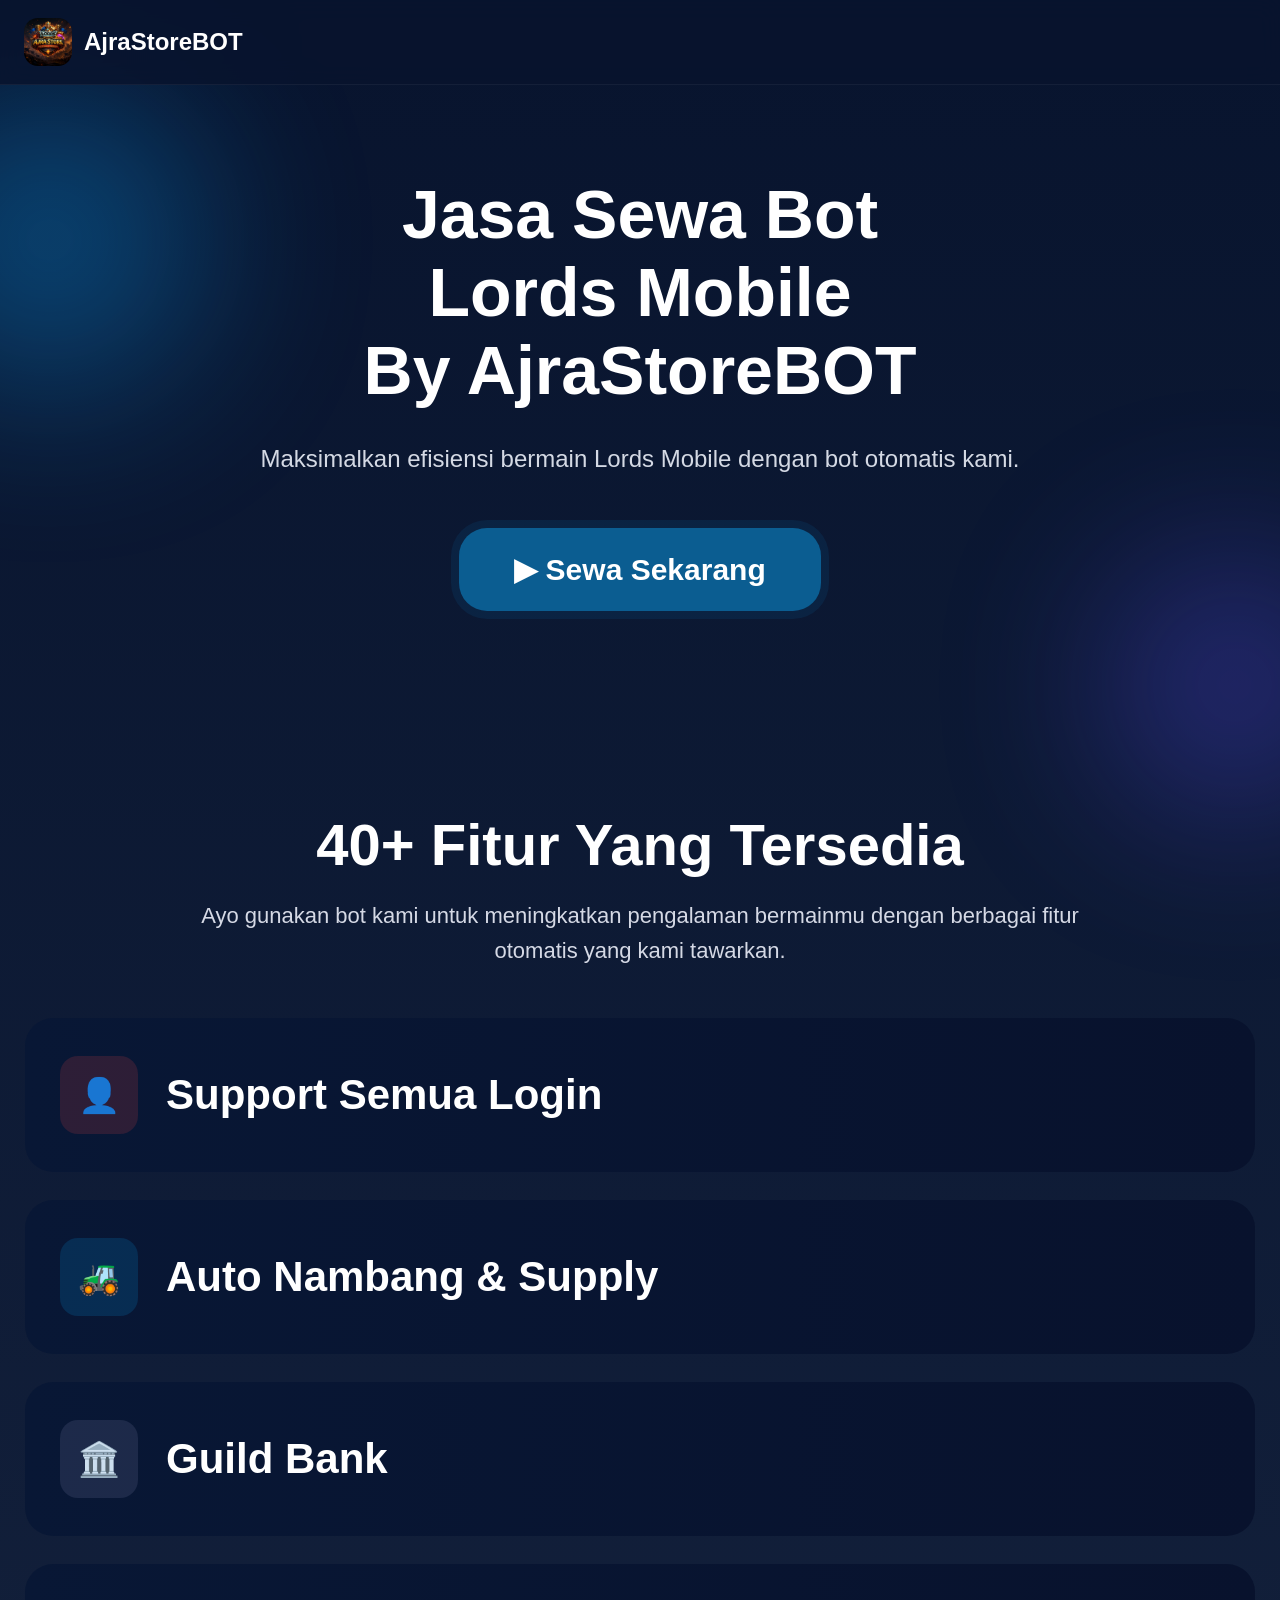
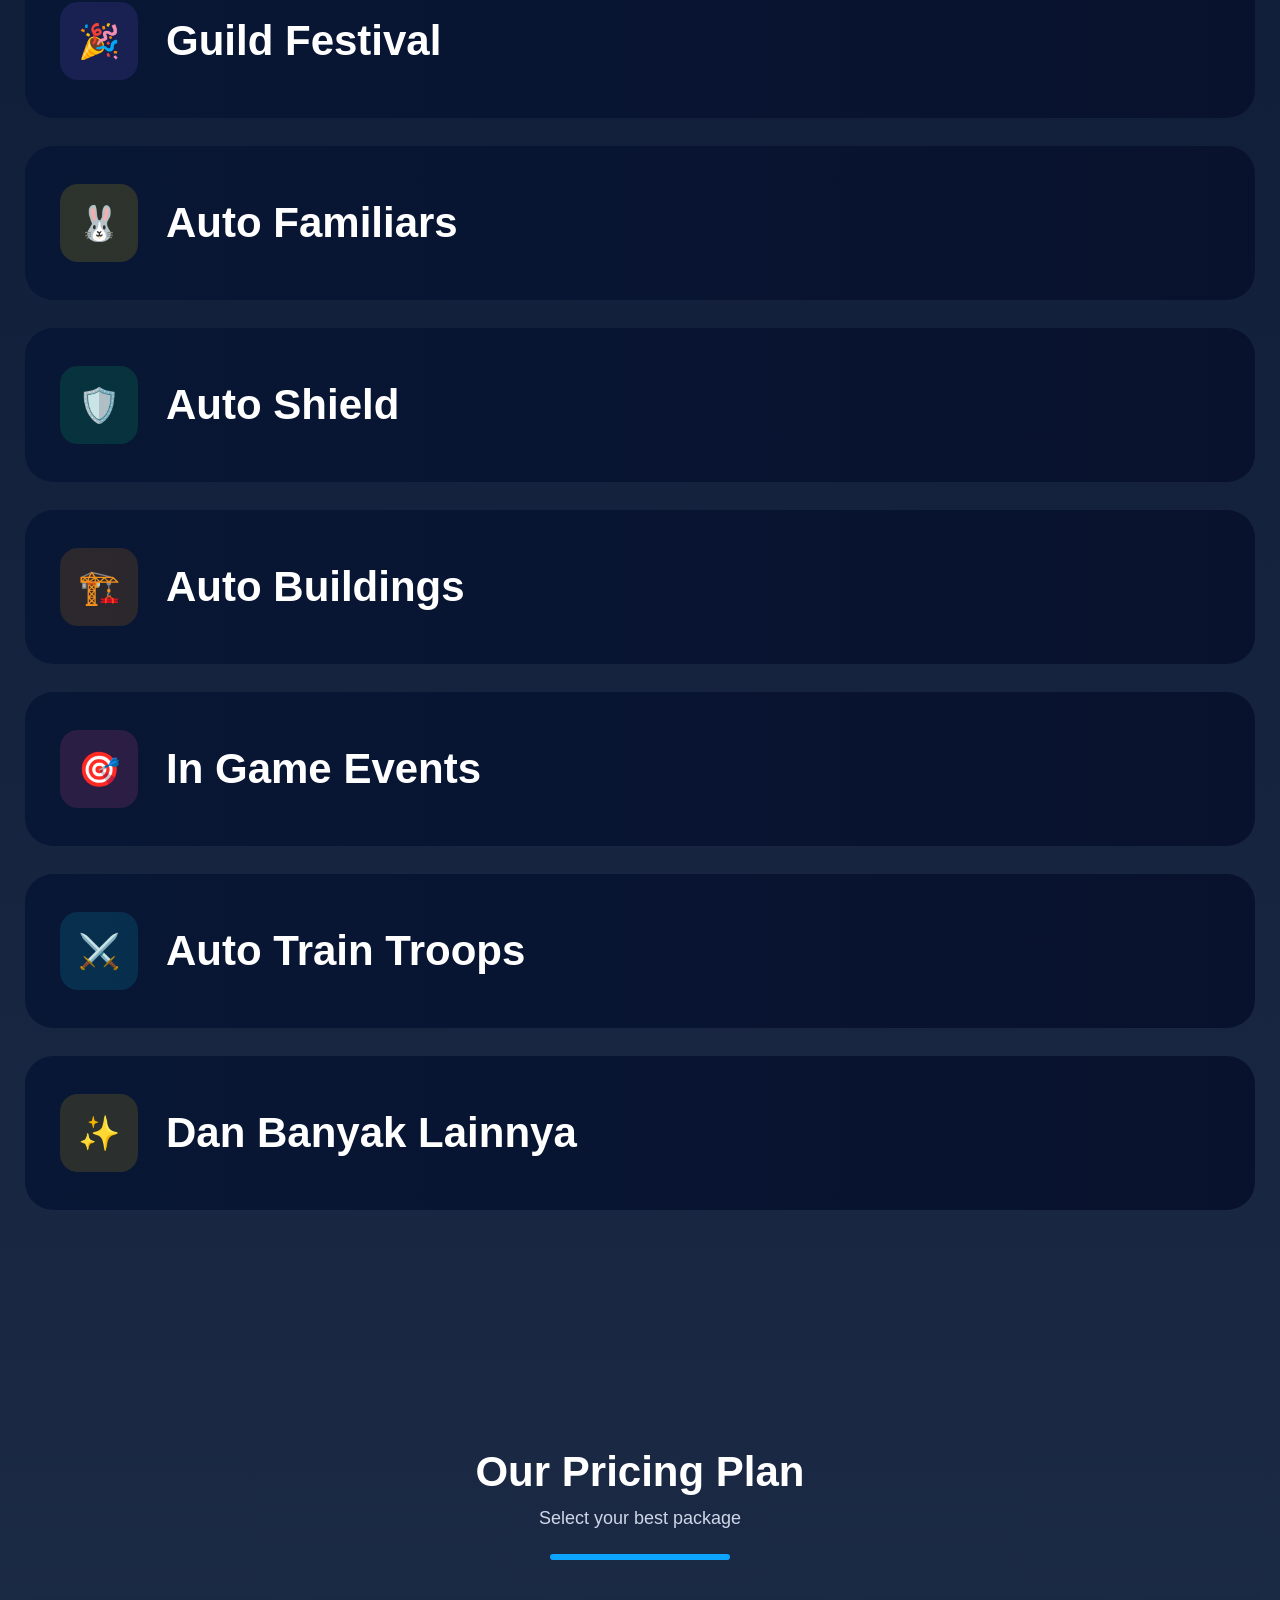
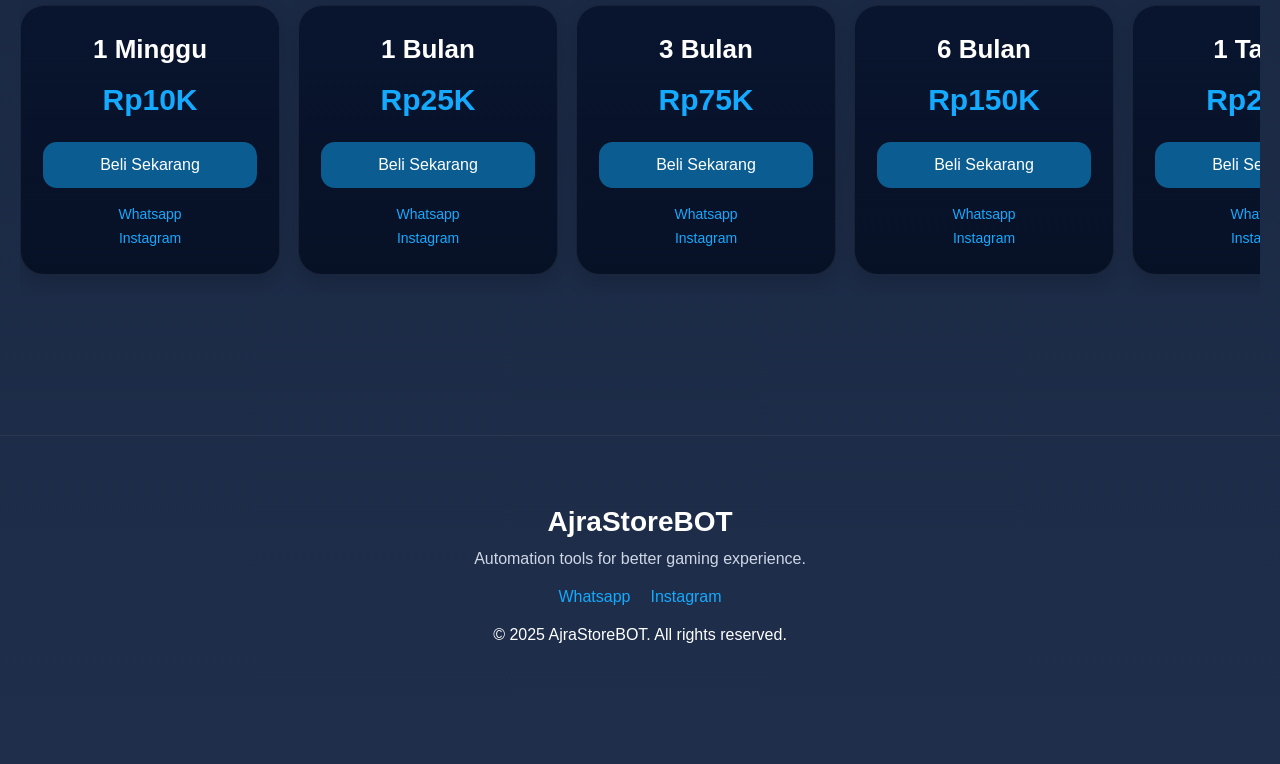
==== index.html @ 33c898bc "web bot" ====
<!DOCTYPE html>
<html lang="en">
<head>
    <meta charset="UTF-8">
    <meta name="viewport" content="width=device-width, initial-scale=1.0">
    <title>Landing Page</title>
    <link rel="stylesheet" href="style.css">
</head>
<body>

    <nav class="navbar">
    <div class="nav-left">
        <img src="logo.jpg/logobot.jpg" alt="Logo" class="logo-img">
        <span class="brand-name">AjraStoreBOT</span>
    </div>
</nav>

    <section class="hero">
        <h1>
           Jasa Sewa Bot  <br>
            Lords Mobile <br>
            By AjraStoreBOT
        </h1>

        <p>Maksimalkan efisiensi bermain Lords Mobile dengan bot otomatis kami.</p>

       <a href="https://wa.me/6285885385659" target="_blank" class="btn">
    ▶ Sewa Sekarang
</a>
    </section>
    </div>

    <section class="features">
    <h2>40+ Fitur Yang Tersedia</h2>
    <p>
       Ayo gunakan bot kami untuk meningkatkan pengalaman bermainmu dengan berbagai fitur otomatis yang kami tawarkan.
    </p>

    <div class="feature-card">
        <div class="icon red">👤</div>
        <span>Support Semua Login</span>
    </div>

    <div class="feature-card">
        <div class="icon blue">🚜</div>
        <span>Auto Nambang & Supply</span>
    </div>

    <div class="feature-card">
        <div class="icon gray">🏛️</div>
        <span>Guild Bank</span>
    </div>

    <div class="feature-card">
        <div class="icon purple">🎉</div>
        <span>Guild Festival</span>
    </div>

    <div class="feature-card">
        <div class="icon yellow">🐰</div>
        <span>Auto Familiars</span>
    </div>

    <div class="feature-card">
    <div class="icon green">🛡️</div>
    <span>Auto Shield</span>
</div>

<div class="feature-card">
    <div class="icon orange">🏗️</div>
    <span>Auto Buildings</span>
</div>

<div class="feature-card">
    <div class="icon pink">🎯</div>
    <span>In Game Events</span>
</div>

<div class="feature-card">
    <div class="icon cyan">⚔️</div>
    <span>Auto Train Troops</span>
</div>

<div class="feature-card">
    <div class="icon gold">✨</div>
    <span>Dan Banyak Lainnya</span>
</div>
</section>

<section class="pricing-section">
    <h2>Our Pricing Plan</h2>
    <p>Select your best package</p>
    <div class="pricing-line"></div>

    <div class="pricing-container">

        <div class="price-card">
    <h3>1 Minggu</h3>
    <span class="price">Rp10K</span>

    <button onclick="window.open('https://wa.me/6285885385659')">
        Beli Sekarang
    </button>

    <div class="social-links">
        <a href="https://wa.me/6285885385659" target="_blank">Whatsapp</a>
        <a href="https://www.instagram.com/ajrastoree" target="_blank">Instagram</a>
    </div>
</div>

        <div class="price-card">
    <h3>1 Bulan</h3>
    <span class="price">Rp25K</span>

    <button onclick="window.open('https://wa.me/6285885385659')">
        Beli Sekarang
    </button>

    <div class="social-links">
        <a href="https://wa.me/6285885385659" target="_blank">Whatsapp</a>
        <a href="https://www.instagram.com/ajrastoree" target="_blank">Instagram</a>
    </div>
</div>

        <div class="price-card">
    <h3>3 Bulan</h3>
    <span class="price">Rp75K</span>

    <button onclick="window.open('https://wa.me/6285885385659')">
        Beli Sekarang
    </button>

    <div class="social-links">
        <a href="https://wa.me/6285885385659" target="_blank">Whatsapp</a>
        <a href="https://www.instagram.com/ajrastoree" target="_blank">Instagram</a>
    </div>
</div>
        <div class="price-card">
    <h3>6 Bulan</h3>
    <span class="price">Rp150K</span>

    <button onclick="window.open('https://wa.me/6285885385659')">
        Beli Sekarang
    </button>

    <div class="social-links">
        <a href="https://wa.me/6285885385659" target="_blank">Whatsapp</a>
        <a href="https://www.instagram.com/ajrastoree" target="_blank">Instagram</a>
    </div>
</div>

        <div class="price-card">
    <h3>1 Tahun</h3>
    <span class="price">Rp200K</span>

    <button onclick="window.open('https://wa.me/6285885385659')">
        Beli Sekarang
    </button>

    <div class="social-links">
        <a href="https://wa.me/6285885385659" target="_blank">Whatsapp</a>
        <a href="https://www.instagram.com/ajrastoree" target="_blank">Instagram</a>
    </div>
</div>

        <div class="price-card">
    <h3>Permanen</h3>
    <span class="price">Rp500K</span>

    <button onclick="window.open('https://wa.me/6285885385659')">
        Beli Sekarang
    </button>

    <div class="social-links">
        <a href="https://wa.me/6285885385659" target="_blank">Whatsapp</a>
        <a href="https://www.instagram.com/ajrastoree" target="_blank">Instagram</a>
    </div>
</div>
    </div>
</section>

<footer class="footer">
    <h3>AjraStoreBOT</h3>
    <p>Automation tools for better gaming experience.</p>

    <div class="footer-links">
        <a href="https://wa.me/6285885385659" target="_blank">Whatsapp</a>
        <a href="https://www.instagram.com/ajrastoree" target="_blank">Instagram</a>
    </div>

    <span>© 2025 AjraStoreBOT. All rights reserved.</span>
</footer>

    <script src="script.js"></script>
</body>
</html>
---- style.css ----
* {
    margin: 0;
    padding: 0;
    box-sizing: border-box;
    font-family: Arial, sans-serif;
}

body {
    background: linear-gradient(to bottom, #08142e, #1f2e4a);
    color: white;
    min-height: 100vh;
}

/* NAVBAR FIXED */
.navbar {
    position: fixed;
    top: 0;
    left: 0;
    width: 100%;
    height: 85px;
    padding: 0 24px;

    display: flex;
    justify-content: space-between;
    align-items: center;

    background: rgba(8, 20, 46, 0.88);
    backdrop-filter: blur(12px);
    z-index: 9999;

    border-bottom: 1px solid rgba(255,255,255,0.05);
}

/* kasih jarak karena navbar fixed */
body {
    padding-top: 85px;
    background: linear-gradient(to bottom, #08142e, #1f2e4a);
    color: white;
    min-height: 100vh;
}

/* kiri navbar */
.nav-left {
    display: flex;
    align-items: center;
    gap: 12px;
}

.logo-img {
    width: 48px;
    height: 48px;
    object-fit: cover;
    border-radius: 14px;
}

.brand-name {
    font-size: 24px;
    font-weight: 700;
    color: white;
}

/* menu */
.menu-btn {
    width: 55px;
    height: 55px;
    border: 1px solid rgba(255,255,255,0.15);
    border-radius: 16px;
    background: transparent;
    color: white;
    font-size: 26px;
    cursor: pointer;
    transition: 0.3s;
}

.menu-btn:hover {
    background: rgba(255,255,255,0.08);
}

/* Hero */
.hero {
    text-align: center;
    padding: 90px 25px 160px;
}

.hero h1 {
    font-size: 68px;
    line-height: 1.15;
    font-weight: 700;
    max-width: 900px;
    margin: 0 auto 35px;
}

.hero p {
    font-size: 24px;
    color: #d4d9e4;
    margin-bottom: 55px;
}

/* Button */
.btn {
    display: inline-flex;
    align-items: center;
    gap: 16px;
    background: #0b5d91;
    padding: 24px 55px;
    border-radius: 28px;
    font-size: 30px;
    font-weight: 600;
    text-decoration: none;
    color: white;
    box-shadow: 0 0 0 8px rgba(0, 160, 255, 0.08);
    transition: 0.3s ease;
}

.btn:hover {
    background: #1175b5;
    transform: translateY(-3px);
}


/* Responsive */
@media (max-width: 768px) {
    .hero h1 {
        font-size: 42px;
    }

    .hero p {
        font-size: 18px;
    }

    .btn {
        font-size: 22px;
        padding: 18px 36px;
    }
}

/* FEATURES SECTION */
.features {
    padding: 40px 25px 140px;
}

.features h2 {
    text-align: center;
    font-size: 58px;
    margin-bottom: 20px;
    font-weight: 700;
}

.features p {
    text-align: center;
    font-size: 22px;
    color: #d5d9e5;
    line-height: 1.6;
    max-width: 900px;
    margin: 0 auto 50px;
}

/* CARD */
.feature-card {
    background: linear-gradient(90deg, #081735, #08122d);
    border-radius: 28px;
    padding: 38px 35px;
    display: flex;
    align-items: center;
    gap: 28px;
    margin-bottom: 28px;
    min-height: 150px;
    transition: 0.3s;
}

.feature-card:hover {
    transform: translateY(-4px);
    box-shadow: 0 10px 25px rgba(0,0,0,0.25);
}

.feature-card span {
    font-size: 42px;
    font-weight: 600;
}

/* ICON BOX */
.icon {
    width: 78px;
    height: 78px;
    border-radius: 18px;
    display: flex;
    align-items: center;
    justify-content: center;
    font-size: 34px;
}

.red {
    background: rgba(255, 70, 70, 0.15);
}

.blue {
    background: rgba(0, 170, 255, 0.15);
}

.gray {
    background: rgba(180, 180, 220, 0.12);
}

.purple {
    background: rgba(120, 90, 255, 0.15);
}

.yellow {
    background: rgba(255, 210, 0, 0.15);
}

/* MOBILE */
@media (max-width: 768px) {
    .features h2 {
        font-size: 34px;
    }

    .features p {
        font-size: 16px;
    }

    .feature-card {
        min-height: 100px;
        padding: 25px 20px;
    }

    .feature-card span {
        font-size: 24px;
    }

    .icon {
        width: 55px;
        height: 55px;
        font-size: 22px;
    }
}

/* ANIMATION AWAL */
.hidden {
    opacity: 0;
    transform: translateY(40px);
}

.show {
    opacity: 1;
    transform: translateY(0);
    transition: all 0.8s ease;
}

/* delay tiap card */
.feature-card:nth-child(3) {
    transition-delay: 0.2s;
}

.feature-card:nth-child(4) {
    transition-delay: 0.4s;
}

.feature-card:nth-child(5) {
    transition-delay: 0.6s;
}

.feature-card:nth-child(6) {
    transition-delay: 0.8s;
}

.feature-card:nth-child(7) {
    transition-delay: 1s;
}

/* animasi tombol */
.btn {
    animation: pulse 2s infinite;
}

@keyframes pulse {
    0% {
        box-shadow: 0 0 0 0 rgba(17, 117, 181, 0.7);
    }
    70% {
        box-shadow: 0 0 0 18px rgba(17, 117, 181, 0);
    }
    100% {
        box-shadow: 0 0 0 0 rgba(17, 117, 181, 0);
    }
}

/* ===== PRICING SECTION ===== */
.pricing-section {
    padding: 70px 20px 140px;
    overflow: hidden;
}

.pricing-section h2 {
    text-align: center;
    font-size: 42px;
    font-weight: 700;
    color: white;
    margin-bottom: 12px;
}

.pricing-section p {
    text-align: center;
    font-size: 18px;
    color: #cfd7e7;
    margin-bottom: 25px;
}

/* garis biru */
.pricing-line {
    width: 180px;
    height: 6px;
    background: #0ba5ff;
    border-radius: 20px;
    margin: 0 auto 35px;
}

/* container scroll horizontal */
.pricing-container {
    display: flex;
    flex-direction: row;
    gap: 18px;
    overflow-x: auto;
    overflow-y: hidden;
    white-space: nowrap;
    scroll-snap-type: x mandatory;
    padding: 10px 5px 20px;
}

/* hide scrollbar optional */
.pricing-container::-webkit-scrollbar {
    height: 6px;
}

.pricing-container::-webkit-scrollbar-thumb {
    background: #0ba5ff;
    border-radius: 20px;
}

/* card */
.price-card {
    min-width: 260px;
    max-width: 260px;
    flex: 0 0 auto;
    scroll-snap-align: start;

    background: linear-gradient(180deg, #09152f, #071126);
    border-radius: 24px;
    padding: 28px 22px;
    text-align: center;
    border: 1px solid rgba(255,255,255,0.07);

    box-shadow: 0 8px 20px rgba(0,0,0,0.15);
}

.price-card h3 {
    font-size: 26px;
    margin-bottom: 18px;
    color: white;
}

.price {
    display: block;
    font-size: 30px;
    font-weight: 700;
    color: #14aaff;
    margin-bottom: 25px;
}

.price-card button {
    width: 100%;
    border: none;
    background: #0b5d91;
    color: white;
    padding: 14px;
    border-radius: 14px;
    font-size: 16px;
    cursor: pointer;
    transition: 0.3s;
}

.price-card button:hover {
    background: #1483ca;
    transform: translateY(-2px);
}

/* animation */
.hidden {
    opacity: 0;
    transform: translateY(35px);
}

.show {
    opacity: 1;
    transform: translateY(0);
    transition: all 0.8s ease;
}

/* animated background */
body::before,
body::after {
    content: "";
    position: fixed;
    border-radius: 50%;
    filter: blur(90px);
    z-index: -1;
    opacity: 0.35;
    animation: floatBg 10s infinite alternate ease-in-out;
}

body::before {
    width: 300px;
    height: 300px;
    background: #0ba5ff;
    top: 10%;
    left: -100px;
}

body::after {
    width: 250px;
    height: 250px;
    background: #5d4fff;
    bottom: 10%;
    right: -80px;
}

@keyframes floatBg {
    from {
        transform: translateY(0px) translateX(0px);
    }
    to {
        transform: translateY(40px) translateX(20px);
    }
}

/* dropdown */
.menu-wrapper {
    position: relative;
}

.dropdown-menu {
    position: absolute;
    top: 65px;
    right: 0;
    background: #0b1731;
    border-radius: 16px;
    padding: 12px;
    min-width: 180px;
    display: none;
    flex-direction: column;
    gap: 10px;
    border: 1px solid rgba(255,255,255,0.08);
}

.dropdown-menu a {
    color: white;
    text-decoration: none;
    padding: 12px;
    border-radius: 12px;
    transition: 0.3s;
}

.dropdown-menu a:hover {
    background: rgba(255,255,255,0.06);
}

.dropdown-menu.active {
    display: flex;
}

/* social */
.social-links {
    margin-top: 18px;
    display: flex;
    flex-direction: column;
    gap: 8px;
}

.social-links a {
    text-decoration: none;
    color: #14aaff;
    font-size: 14px;
}

/* footer */
.footer {
    padding: 70px 20px 120px;
    text-align: center;
    border-top: 1px solid rgba(255,255,255,0.06);
}

.footer h3 {
    font-size: 28px;
    margin-bottom: 12px;
}

.footer p {
    color: #cfd7e7;
    margin-bottom: 20px;
}

.footer-links {
    display: flex;
    justify-content: center;
    gap: 20px;
    margin-bottom: 20px;
}

.footer-links a {
    color: #14aaff;
    text-decoration: none;
}

.green {
    background: rgba(0, 255, 120, 0.12);
}

.orange {
    background: rgba(255, 140, 0, 0.14);
}

.pink {
    background: rgba(255, 70, 160, 0.14);
}

.cyan {
    background: rgba(0, 220, 255, 0.12);
}

.gold {
    background: rgba(255, 200, 0, 0.14);
}
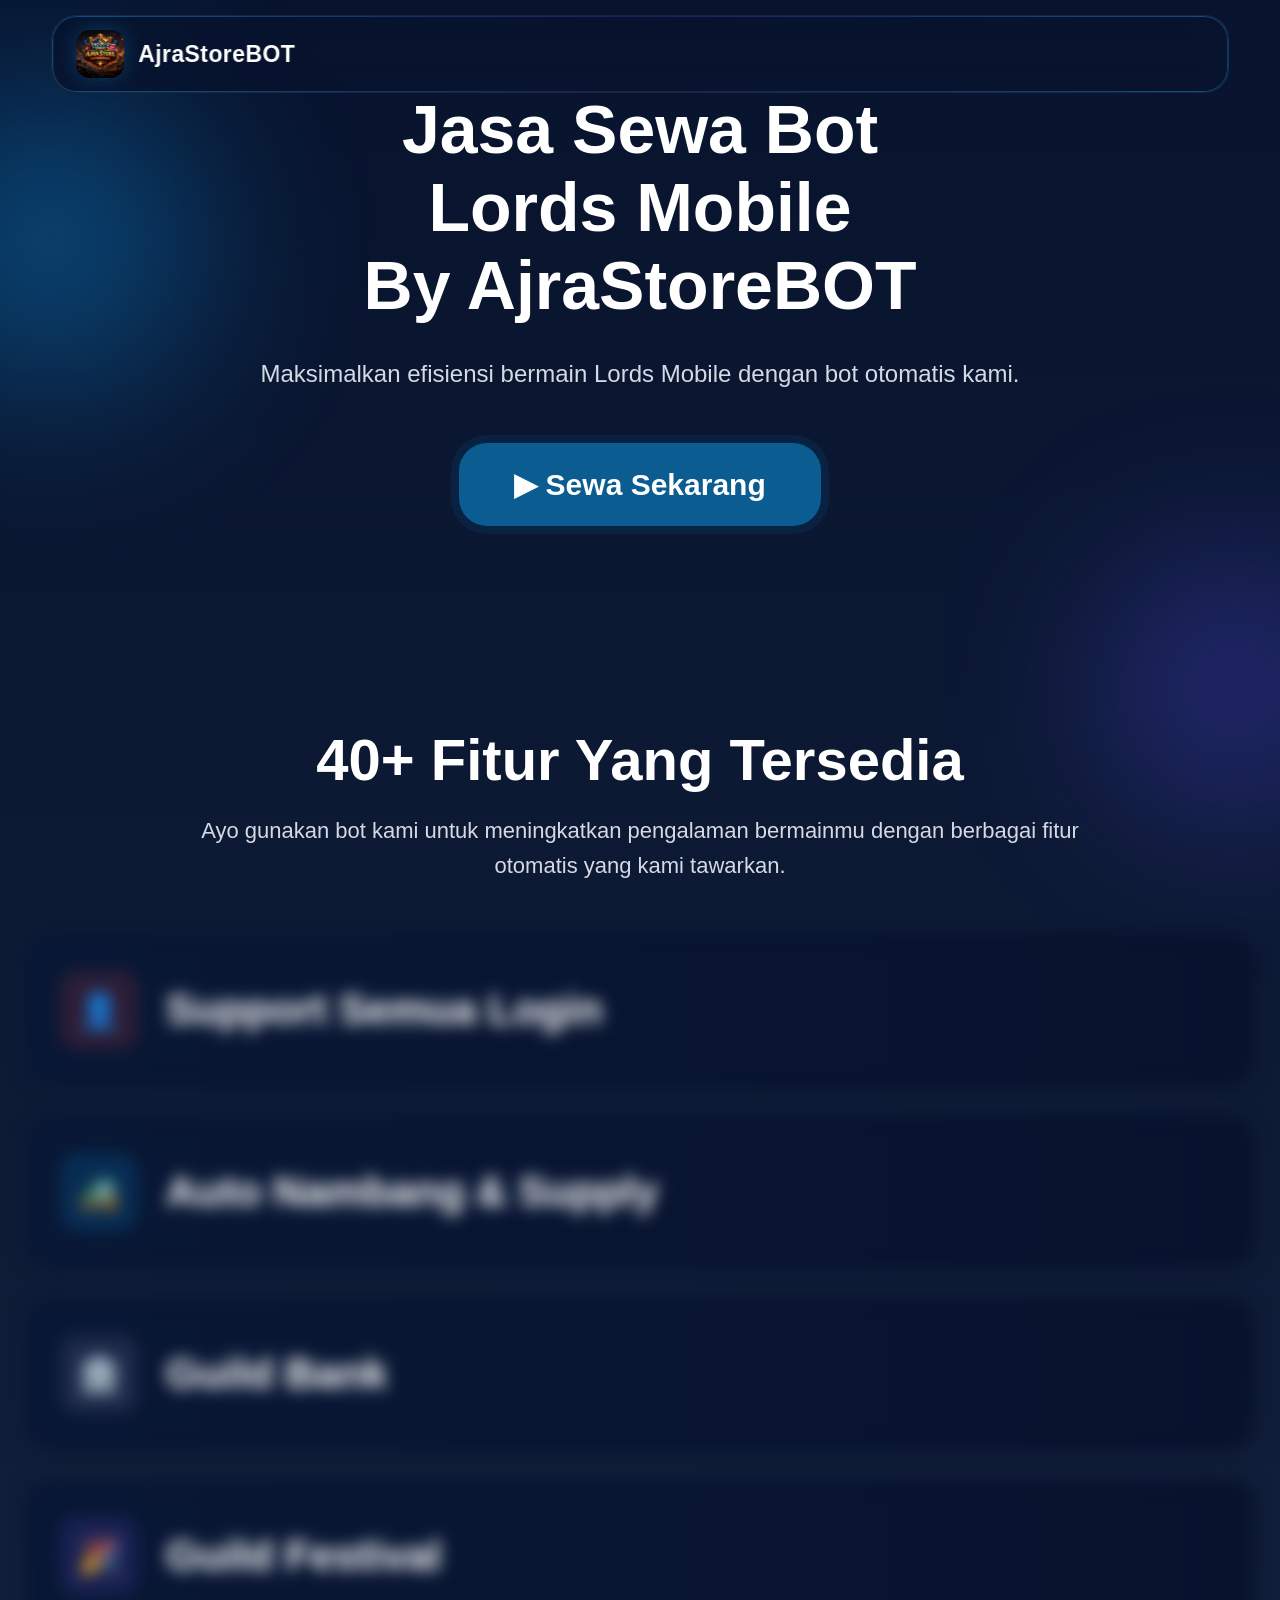
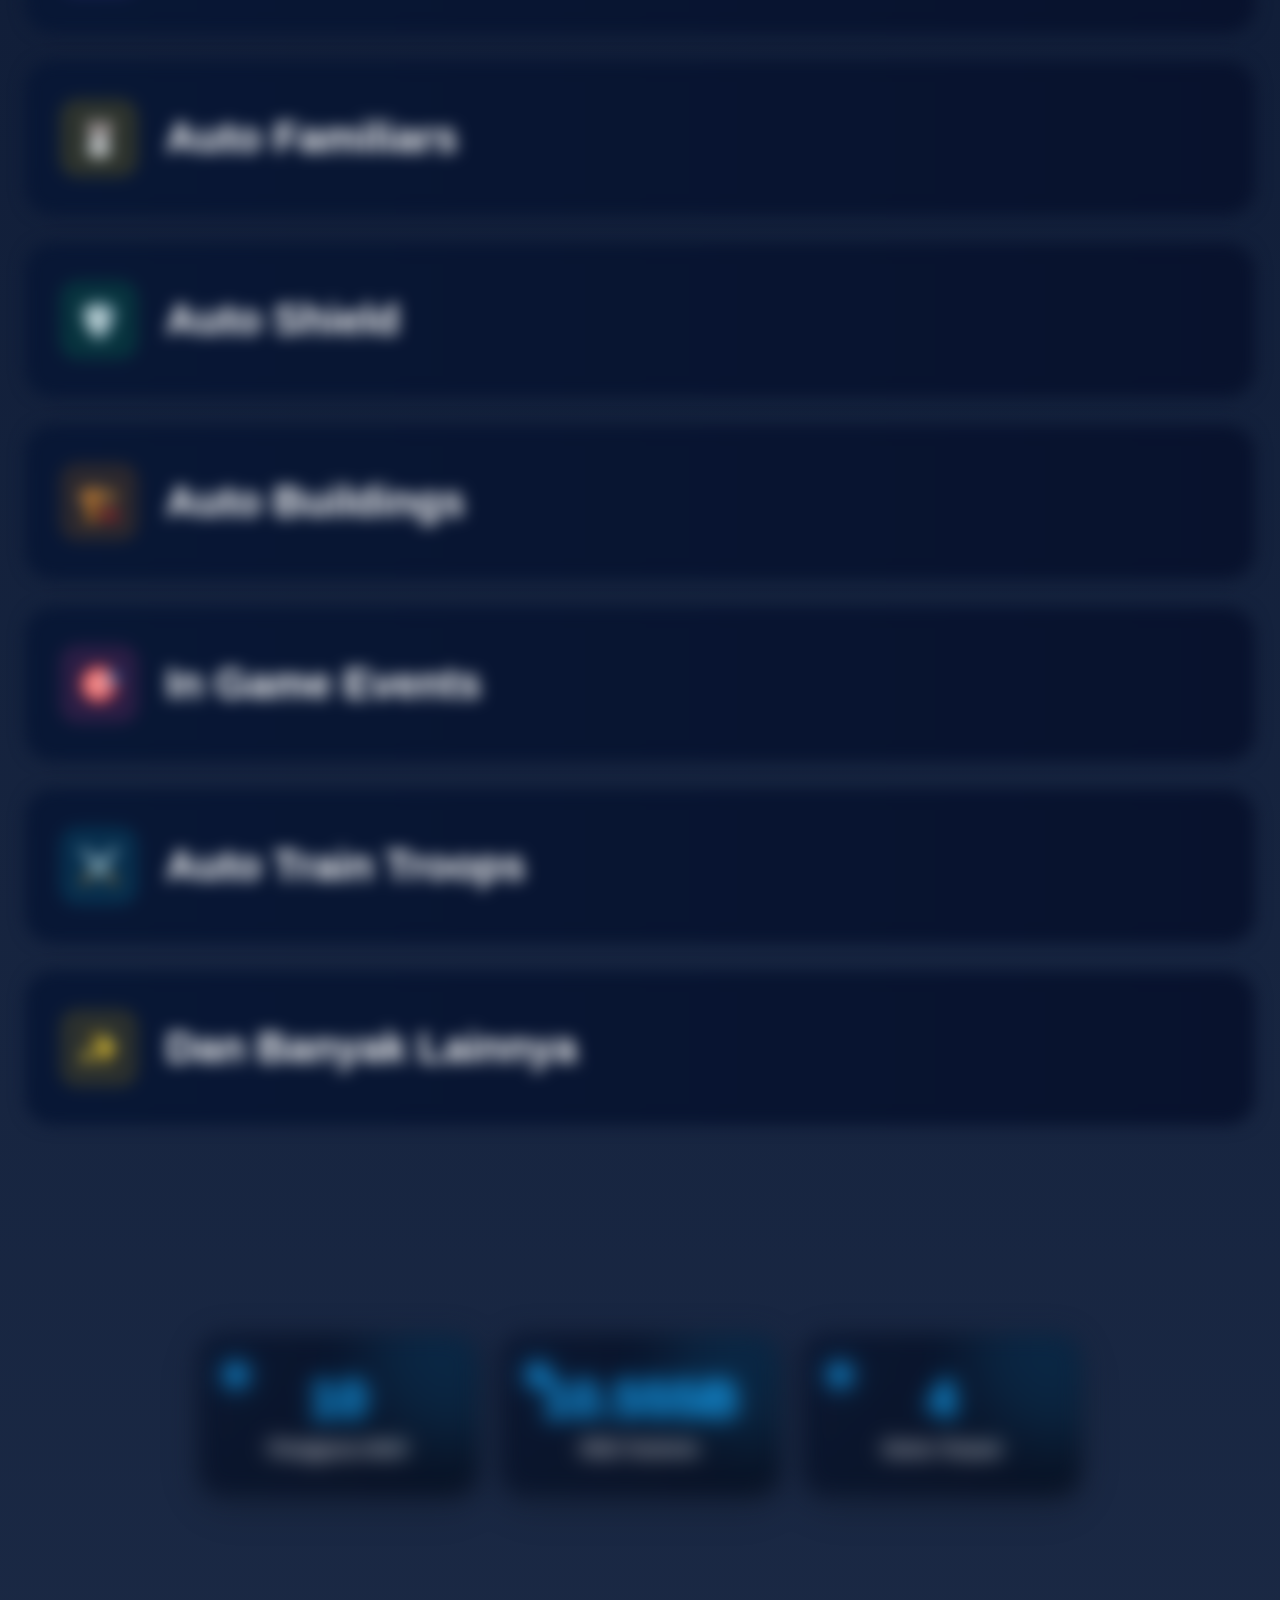
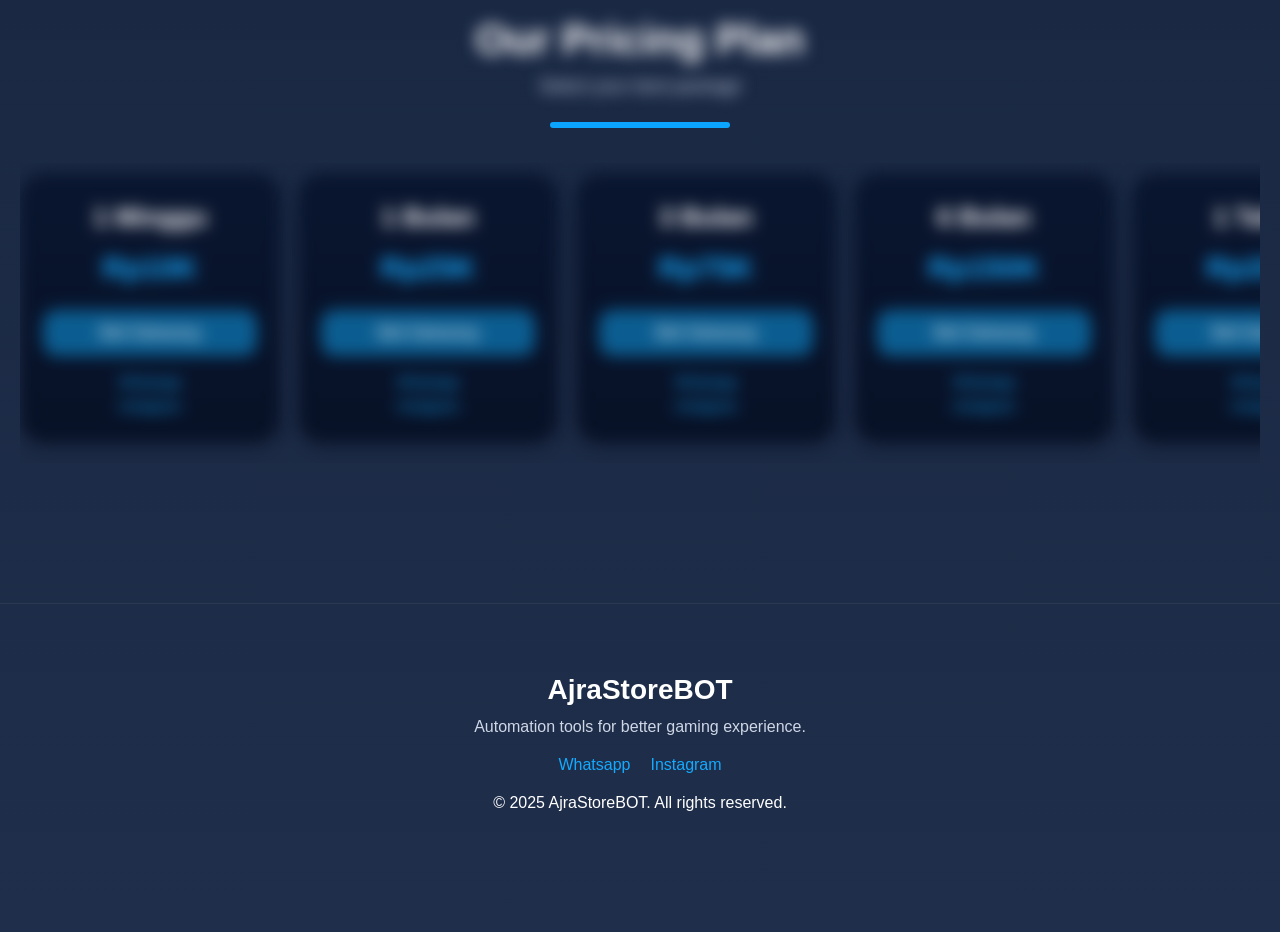
==== commit 67539082: "update" ====
--- a/index.html
+++ b/index.html
@@ -87,6 +87,35 @@
 </div>
 </section>
 
+<section class="stats-section">
+    <div class="stat-card">
+        <span class="dot dot1"></span>
+        <span class="dot dot2"></span>
+        <span class="dot dot3"></span>
+
+        <h2 class="counter" data-target="100">0</h2>
+        <p>Pengguna Aktif</p>
+    </div>
+
+    <div class="stat-card">
+        <span class="dot dot1"></span>
+        <span class="dot dot2"></span>
+        <span class="dot dot3"></span>
+
+        <h2 class="counter" data-target="100000 B">0 B</h2>
+        <p>RSS Terkirim</p>
+    </div>
+
+    <div class="stat-card">
+    <span class="dot dot1"></span>
+    <span class="dot dot2"></span>
+    <span class="dot dot3"></span>
+
+    <h2 class="counter gems-counter" data-target="50">0</h2>
+    <p>Gems Terjual</p>
+</div>
+</section>
+
 <section class="pricing-section">
     <h2>Our Pricing Plan</h2>
     <p>Select your best package</p>
@@ -98,9 +127,7 @@
     <h3>1 Minggu</h3>
     <span class="price">Rp10K</span>
 
-    <button onclick="window.open('https://wa.me/6285885385659')">
-        Beli Sekarang
-    </button>
+    <button class="buy-btn" data-package="1 Minggu">Beli Sekarang</button>
 
     <div class="social-links">
         <a href="https://wa.me/6285885385659" target="_blank">Whatsapp</a>
@@ -112,9 +139,7 @@
     <h3>1 Bulan</h3>
     <span class="price">Rp25K</span>
 
-    <button onclick="window.open('https://wa.me/6285885385659')">
-        Beli Sekarang
-    </button>
+    <button class="buy-btn" data-package="1 Bulan">Beli Sekarang</button>
 
     <div class="social-links">
         <a href="https://wa.me/6285885385659" target="_blank">Whatsapp</a>
@@ -126,9 +151,7 @@
     <h3>3 Bulan</h3>
     <span class="price">Rp75K</span>
 
-    <button onclick="window.open('https://wa.me/6285885385659')">
-        Beli Sekarang
-    </button>
+    <button class="buy-btn" data-package="3 Bulan">Beli Sekarang</button>
 
     <div class="social-links">
         <a href="https://wa.me/6285885385659" target="_blank">Whatsapp</a>
@@ -139,9 +162,7 @@
     <h3>6 Bulan</h3>
     <span class="price">Rp150K</span>
 
-    <button onclick="window.open('https://wa.me/6285885385659')">
-        Beli Sekarang
-    </button>
+    <button class="buy-btn" data-package="6 Bulan">Beli Sekarang</button>
 
     <div class="social-links">
         <a href="https://wa.me/6285885385659" target="_blank">Whatsapp</a>
@@ -153,9 +174,7 @@
     <h3>1 Tahun</h3>
     <span class="price">Rp200K</span>
 
-    <button onclick="window.open('https://wa.me/6285885385659')">
-        Beli Sekarang
-    </button>
+    <button class="buy-btn" data-package="1 Tahun">Beli Sekarang</button>
 
     <div class="social-links">
         <a href="https://wa.me/6285885385659" target="_blank">Whatsapp</a>
@@ -167,7 +186,7 @@
     <h3>Permanen</h3>
     <span class="price">Rp500K</span>
 
-    <button onclick="window.open('https://wa.me/6285885385659')">
+    <button class="buy-btn" data-package="Permanen">
         Beli Sekarang
     </button>
 
--- a/style.css
+++ b/style.css
@@ -11,69 +11,157 @@
     min-height: 100vh;
 }
 
-/* NAVBAR FIXED */
+/* ===== NAVBAR PREMIUM ===== */
 .navbar {
     position: fixed;
-    top: 0;
-    left: 0;
-    width: 100%;
-    height: 85px;
-    padding: 0 24px;
+    top: 15px;
+    left: 50%;
+    transform: translateX(-50%);
+    width: 92%;
+    max-width: 1250px;
+    height: 78px;
 
     display: flex;
     justify-content: space-between;
     align-items: center;
 
-    background: rgba(8, 20, 46, 0.88);
-    backdrop-filter: blur(12px);
+    padding: 0 24px;
+    border-radius: 24px;
+
+    background: rgba(10, 20, 40, 0.72);
+    backdrop-filter: blur(18px);
+    -webkit-backdrop-filter: blur(18px);
+
+    border: 1px solid rgba(255,255,255,0.08);
+    box-shadow:
+        0 8px 30px rgba(0,0,0,0.22),
+        inset 0 1px 0 rgba(255,255,255,0.04);
+
     z-index: 9999;
-
-    border-bottom: 1px solid rgba(255,255,255,0.05);
-}
-
-/* kasih jarak karena navbar fixed */
-body {
-    padding-top: 85px;
-    background: linear-gradient(to bottom, #08142e, #1f2e4a);
-    color: white;
-    min-height: 100vh;
-}
-
-/* kiri navbar */
+    transition: all 0.3s ease;
+}
+
+/* glow border */
+.navbar::before {
+    content: "";
+    position: absolute;
+    inset: 0;
+    border-radius: 24px;
+    padding: 1px;
+    background: linear-gradient(
+        90deg,
+        rgba(20,170,255,0.4),
+        rgba(120,90,255,0.2),
+        rgba(20,170,255,0.4)
+    );
+    -webkit-mask:
+        linear-gradient(#fff 0 0) content-box,
+        linear-gradient(#fff 0 0);
+    mask:
+        linear-gradient(#fff 0 0) content-box,
+        linear-gradient(#fff 0 0);
+    -webkit-mask-composite: xor;
+    mask-composite: exclude;
+    pointer-events: none;
+}
+
+/* kiri */
 .nav-left {
     display: flex;
     align-items: center;
-    gap: 12px;
+    gap: 14px;
 }
 
 .logo-img {
     width: 48px;
     height: 48px;
+    border-radius: 14px;
     object-fit: cover;
+    box-shadow: 0 0 20px rgba(20,170,255,0.25);
+    transition: 0.3s ease;
+}
+
+.logo-img:hover {
+    transform: rotate(-5deg) scale(1.08);
+}
+
+.brand-name {
+    font-size: 23px;
+    font-weight: 700;
+    color: white;
+    letter-spacing: 0.4px;
+}
+
+/* menu btn */
+.menu-btn {
+    width: 52px;
+    height: 52px;
+    border-radius: 16px;
+    border: 1px solid rgba(255,255,255,0.08);
+
+    background: rgba(255,255,255,0.04);
+    color: white;
+    font-size: 24px;
+    cursor: pointer;
+
+    transition: all 0.3s ease;
+}
+
+.menu-btn:hover {
+    transform: scale(1.08);
+    background: rgba(20,170,255,0.12);
+    box-shadow: 0 0 18px rgba(20,170,255,0.18);
+}
+
+/* dropdown */
+.dropdown-menu {
+    position: absolute;
+    top: 70px;
+    right: 0;
+    min-width: 190px;
+    padding: 12px;
+
+    display: none;
+    flex-direction: column;
+    gap: 8px;
+
+    border-radius: 18px;
+    background: rgba(10, 20, 40, 0.92);
+    backdrop-filter: blur(16px);
+
+    border: 1px solid rgba(255,255,255,0.06);
+    box-shadow: 0 15px 35px rgba(0,0,0,0.28);
+}
+
+.dropdown-menu.active {
+    display: flex;
+    animation: menuFade 0.25s ease;
+}
+
+.dropdown-menu a {
+    color: white;
+    text-decoration: none;
+    padding: 13px 15px;
     border-radius: 14px;
-}
-
-.brand-name {
-    font-size: 24px;
-    font-weight: 700;
-    color: white;
-}
-
-/* menu */
-.menu-btn {
-    width: 55px;
-    height: 55px;
-    border: 1px solid rgba(255,255,255,0.15);
-    border-radius: 16px;
-    background: transparent;
-    color: white;
-    font-size: 26px;
-    cursor: pointer;
     transition: 0.3s;
-}
-
-.menu-btn:hover {
-    background: rgba(255,255,255,0.08);
+    position: relative;
+}
+
+.dropdown-menu a:hover {
+    background: rgba(20,170,255,0.08);
+    transform: translateX(4px);
+}
+
+/* animation */
+@keyframes menuFade {
+    from {
+        opacity: 0;
+        transform: translateY(-12px);
+    }
+    to {
+        opacity: 1;
+        transform: translateY(0);
+    }
 }
 
 /* Hero */
@@ -238,13 +326,15 @@
 /* ANIMATION AWAL */
 .hidden {
     opacity: 0;
-    transform: translateY(40px);
+    transform: translateY(60px) scale(0.95);
+    filter: blur(8px);
+    transition: all 0.9s ease;
 }
 
 .show {
     opacity: 1;
-    transform: translateY(0);
-    transition: all 0.8s ease;
+    transform: translateY(0) scale(1);
+    filter: blur(0);
 }
 
 /* delay tiap card */
@@ -529,4 +619,132 @@
 
 .gold {
     background: rgba(255, 200, 0, 0.14);
+}
+
+/* ===== STATS ===== */
+.stats-section {
+    display: flex;
+    justify-content: center;
+    gap: 22px;
+    padding: 40px 20px 50px;
+    flex-wrap: wrap;
+}
+
+.stat-card {
+    min-width: 280px;
+    background: linear-gradient(135deg, #0b1731, #091224);
+    border: 1px solid rgba(255,255,255,0.06);
+    border-radius: 26px;
+    padding: 35px 28px;
+    text-align: center;
+    box-shadow: 0 12px 30px rgba(0,0,0,0.18);
+
+    position: relative;
+    overflow: hidden;
+}
+
+/* glow effect */
+.stat-card::before {
+    content: "";
+    position: absolute;
+    width: 180px;
+    height: 180px;
+    background: rgba(20, 170, 255, 0.12);
+    border-radius: 50%;
+    top: -70px;
+    right: -70px;
+    filter: blur(30px);
+}
+
+.stat-card h2 {
+    font-size: 52px;
+    font-weight: 800;
+    color: #14aaff;
+    margin-bottom: 10px;
+    text-shadow: 0 0 18px rgba(20,170,255,0.25);
+}
+
+.stat-card p {
+    font-size: 18px;
+    font-weight: 600;
+    color: white;
+    letter-spacing: 0.4px;
+}
+
+/* hover */
+.stat-card:hover {
+    transform: translateY(-5px);
+    transition: 0.3s ease;
+}
+
+/* particle effect di stats */
+.stat-card {
+    min-width: 280px;
+    background: linear-gradient(135deg, #0b1731, #091224);
+    border: 1px solid rgba(255,255,255,0.06);
+    border-radius: 26px;
+    padding: 35px 28px;
+    text-align: center;
+    box-shadow: 0 12px 30px rgba(0,0,0,0.18);
+    position: relative;
+    overflow: hidden;
+}
+
+/* glow utama */
+.stat-card::before {
+    content: "";
+    position: absolute;
+    width: 180px;
+    height: 180px;
+    background: rgba(20, 170, 255, 0.12);
+    border-radius: 50%;
+    top: -70px;
+    right: -70px;
+    filter: blur(30px);
+    animation: pulseGlow 4s infinite alternate ease-in-out;
+}
+
+/* orb kecil gerak */
+.stat-card::after {
+    content: "";
+    position: absolute;
+    width: 18px;
+    height: 18px;
+    border-radius: 50%;
+    background: #14aaff;
+    box-shadow: 0 0 20px #14aaff;
+    top: 20%;
+    left: 10%;
+    animation: orbitMove 6s linear infinite;
+}
+
+/* animasi orb muter */
+@keyframes orbitMove {
+    0% {
+        transform: translate(0, 0);
+    }
+    25% {
+        transform: translate(180px, 20px);
+    }
+    50% {
+        transform: translate(140px, 120px);
+    }
+    75% {
+        transform: translate(20px, 100px);
+    }
+    100% {
+        transform: translate(0, 0);
+    }
+}
+
+/* glow membesar mengecil */
+@keyframes pulseGlow {
+    from {
+        transform: scale(1);
+        opacity: 0.3;
+    }
+    to {
+        transform: scale(1.15);
+        opacity: 0.6;
+    }
 }
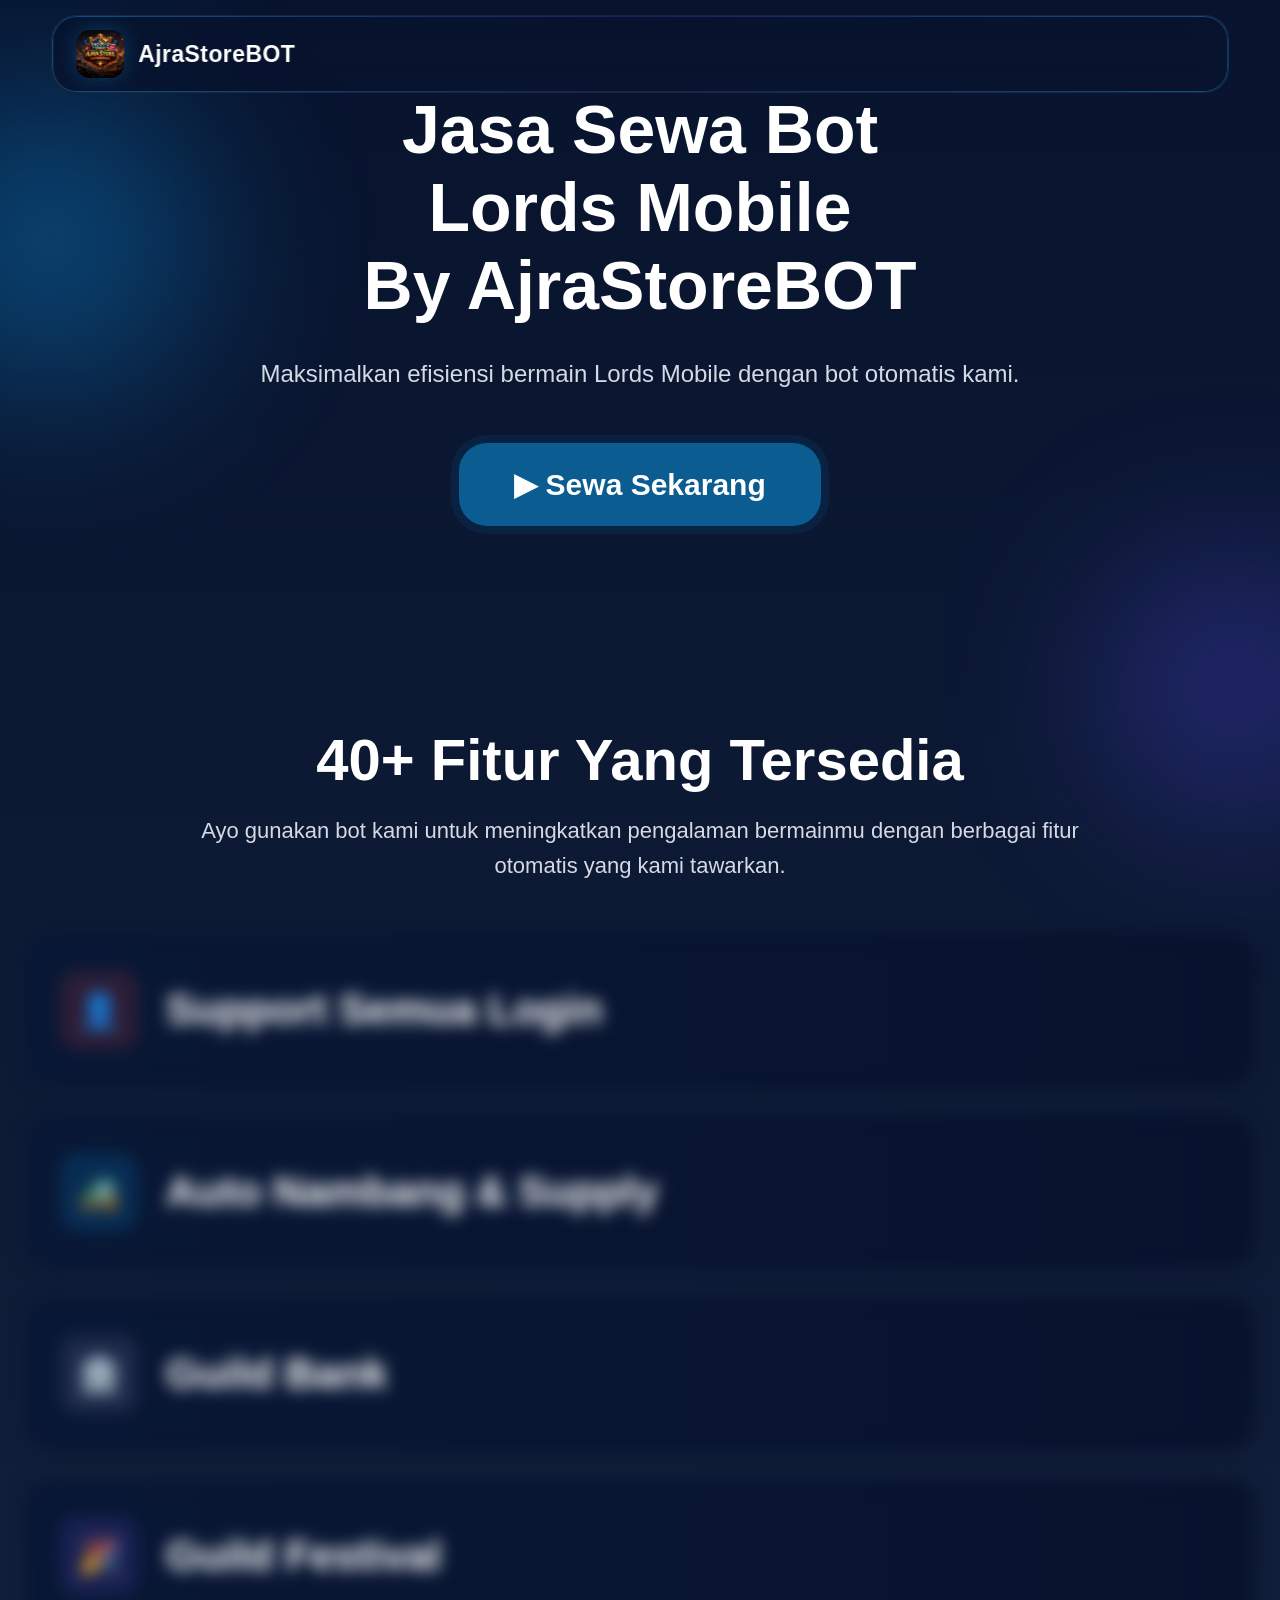
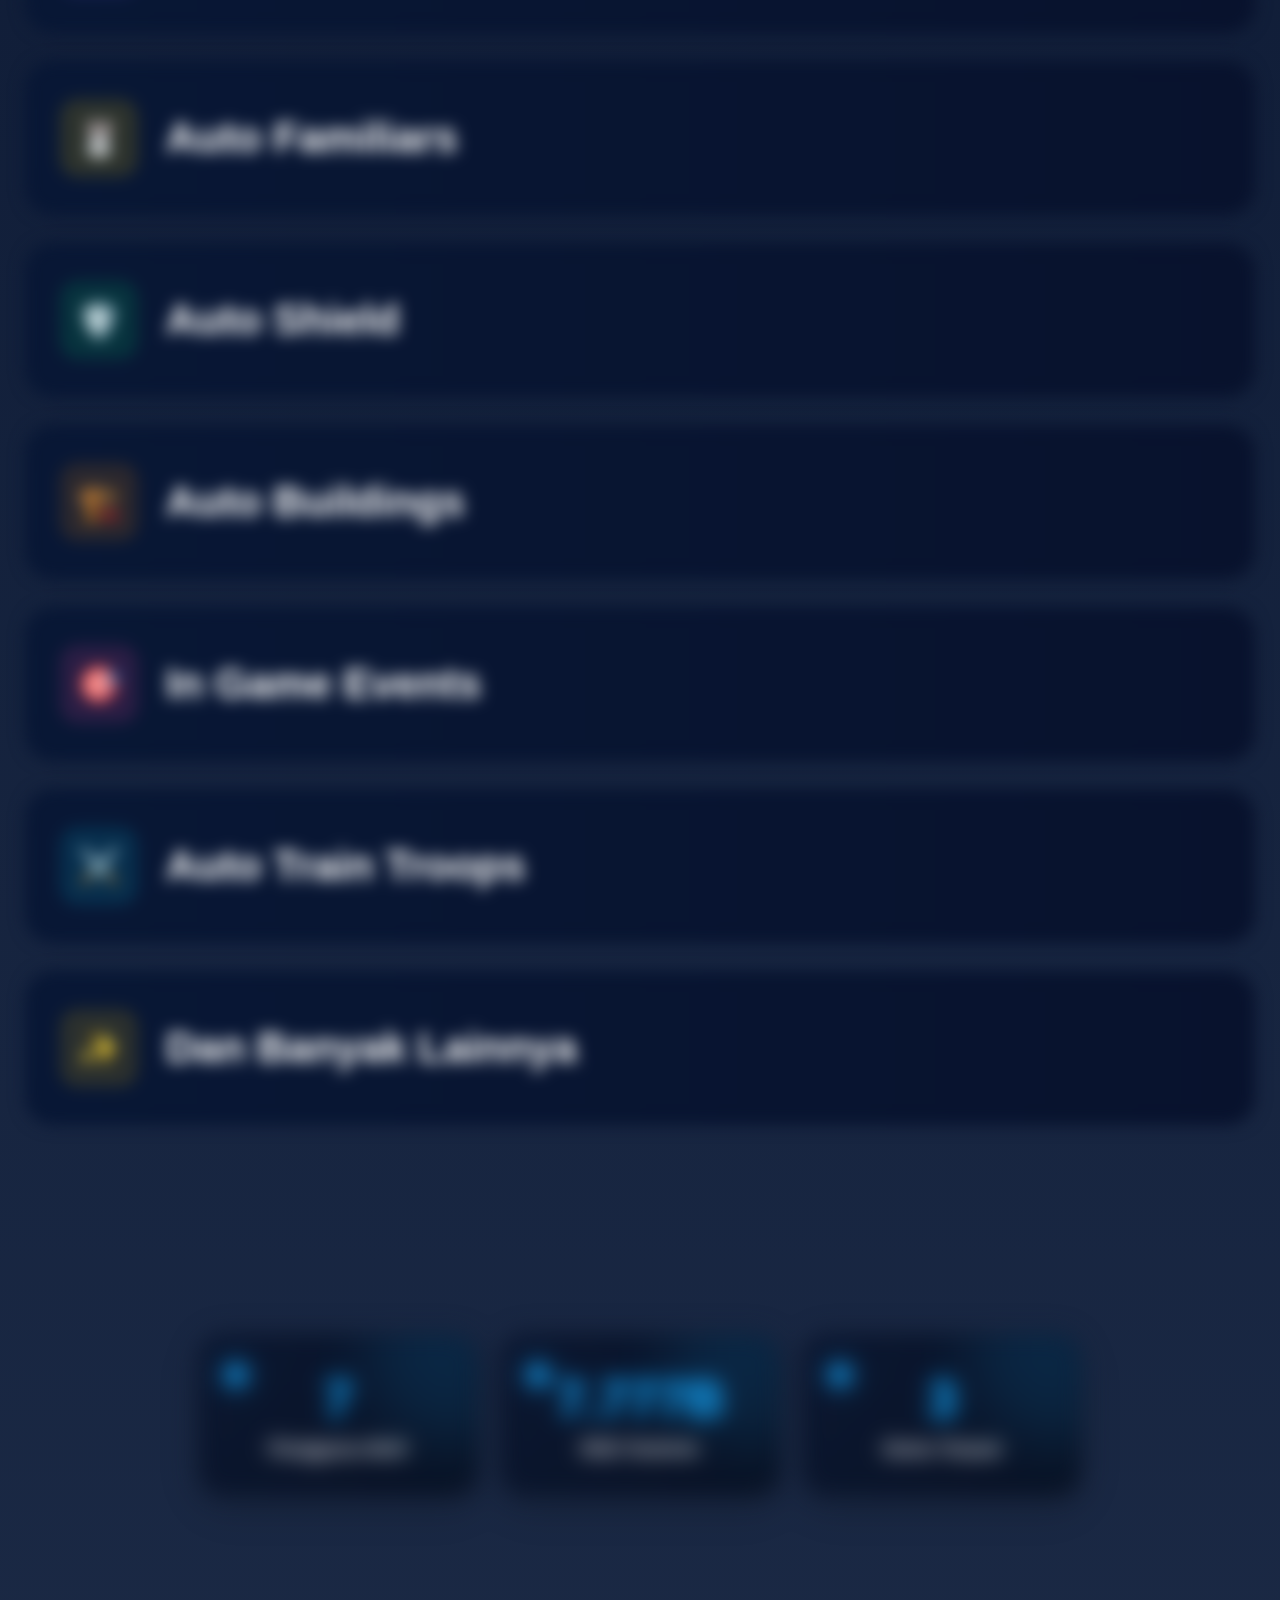
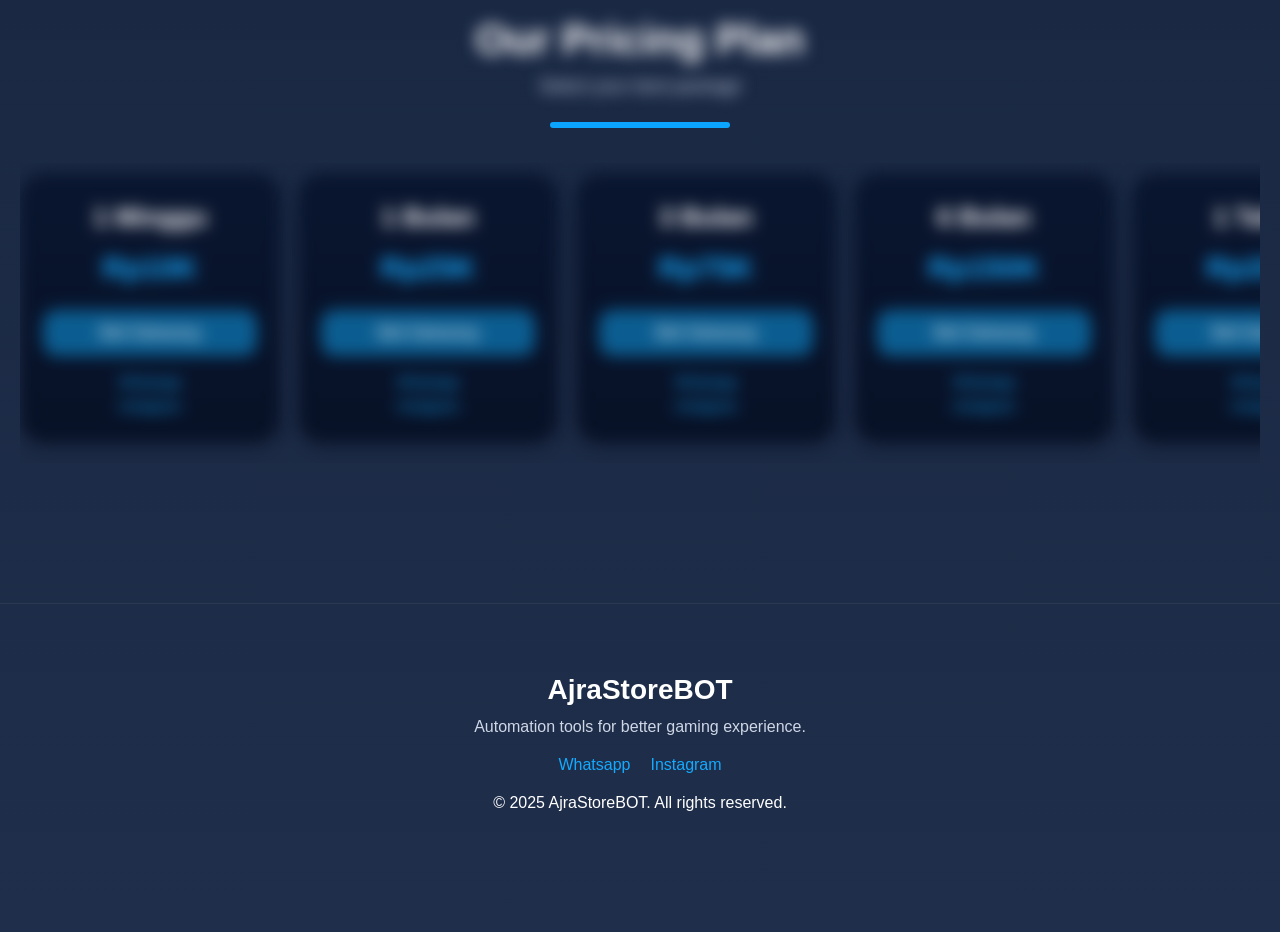
==== commit a1c431a1: "update" ====
--- a/index.html
+++ b/index.html
@@ -3,7 +3,7 @@
 <head>
     <meta charset="UTF-8">
     <meta name="viewport" content="width=device-width, initial-scale=1.0">
-    <title>Landing Page</title>
+    <title>AjraStoreBOT - Jasa Sewa Bot Lords Mobile</title>
     <link rel="stylesheet" href="style.css">
 </head>
 <body>
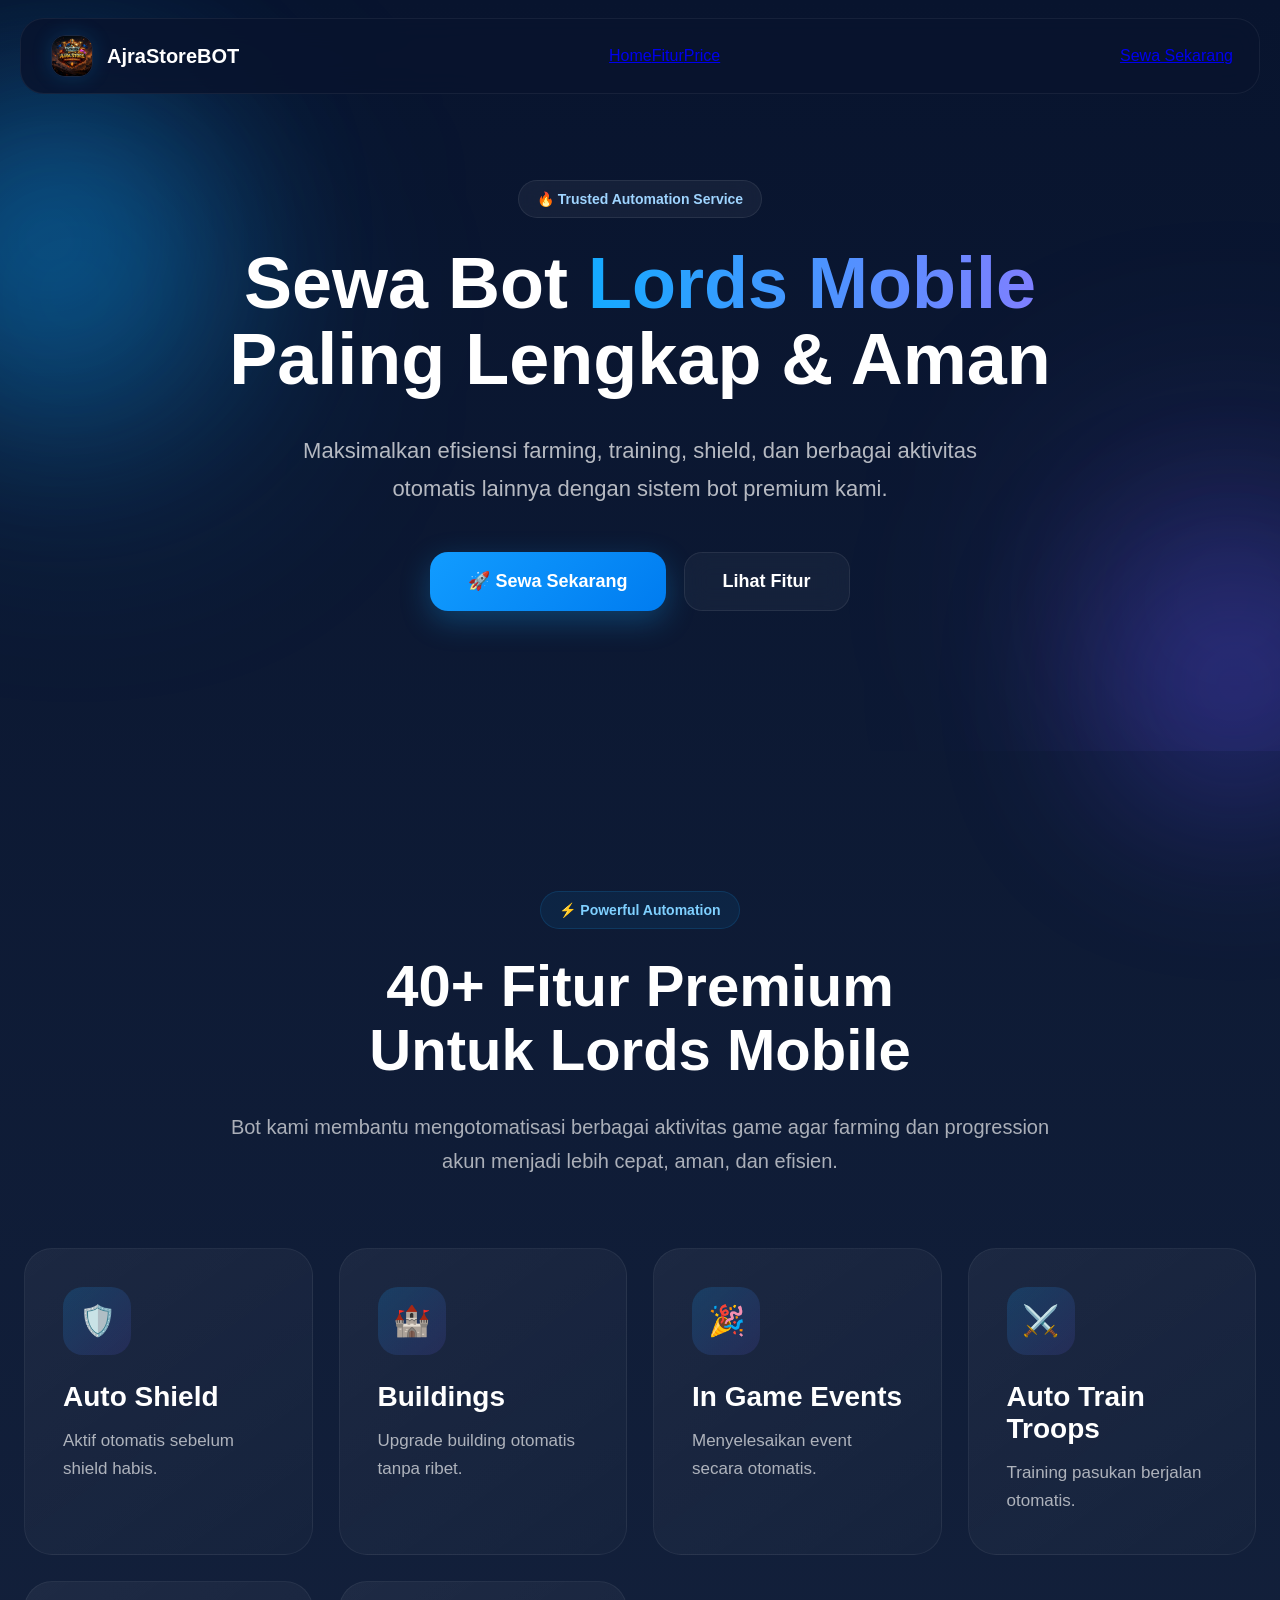
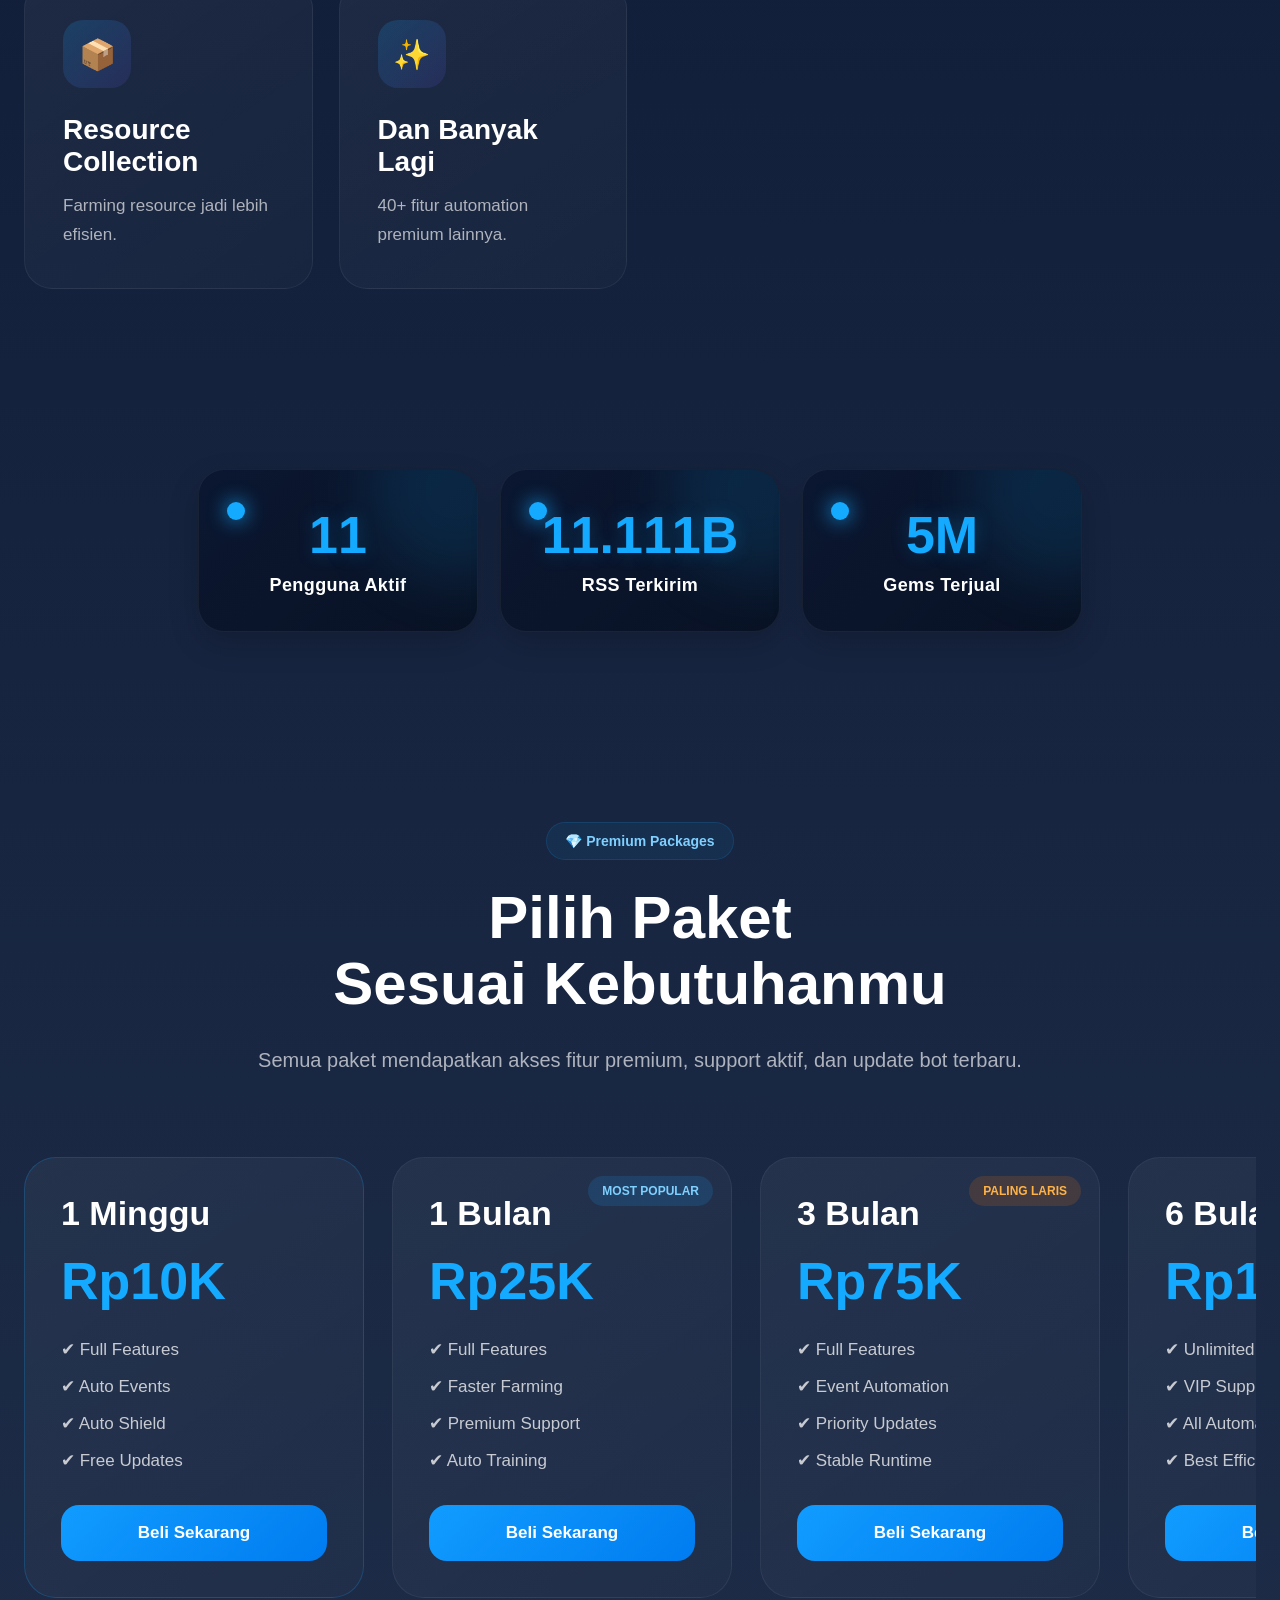
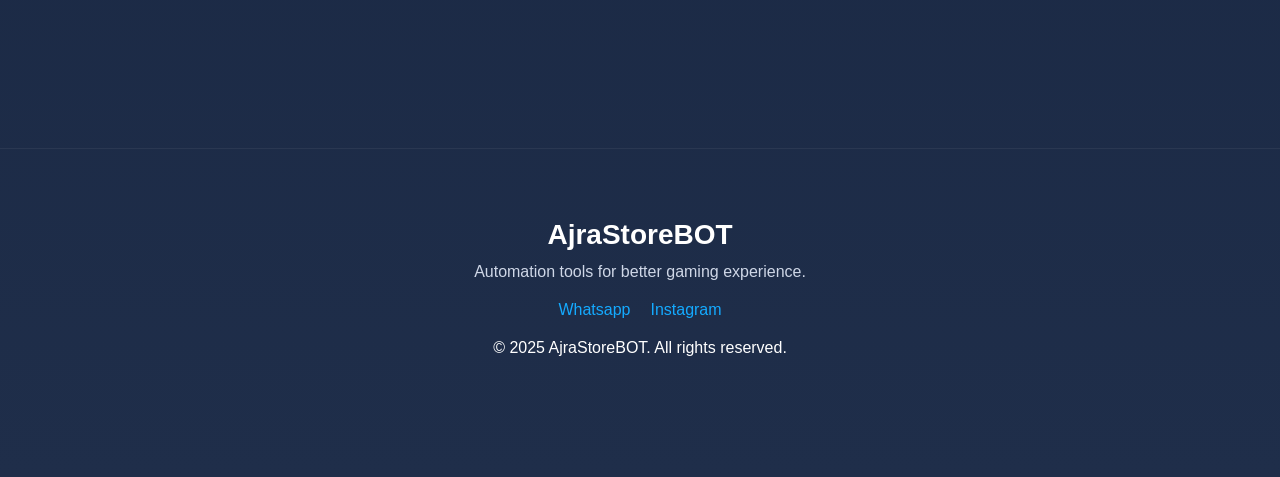
==== commit a28a823d: "update" ====
--- a/index.html
+++ b/index.html
@@ -9,82 +9,140 @@
 <body>
 
     <nav class="navbar">
+
+    <!-- kiri -->
     <div class="nav-left">
         <img src="logo.jpg/logobot.jpg" alt="Logo" class="logo-img">
         <span class="brand-name">AjraStoreBOT</span>
     </div>
+
+    <!-- menu desktop -->
+    <div class="nav-center">
+        <a href="#">Home</a>
+        <a href="#features">Fitur</a>
+        <a href="#pricing">Price</a>
+    </div>
+
+    <!-- kanan desktop -->
+    <div class="nav-right">
+        <a href="https://wa.me/6285885385659" class="nav-btn">
+            Sewa Sekarang
+        </a>
+    </div>
+
+    <!-- hamburger mobile -->
+    <div class="menu-btn" id="menuBtn">
+        ☰
+    </div>
+
+    <!-- dropdown mobile -->
+    <div class="dropdown-menu" id="dropdownMenu">
+
+        <a href="#">Home</a>
+        <a href="#features">Fitur</a>
+        <a href="#pricing">Price</a>
+
+        <a href="https://wa.me/6285885385659" class="mobile-wa">
+            Sewa Sekarang
+        </a>
+
+    </div>
+
 </nav>
 
     <section class="hero">
-        <h1>
-           Jasa Sewa Bot  <br>
-            Lords Mobile <br>
-            By AjraStoreBOT
-        </h1>
-
-        <p>Maksimalkan efisiensi bermain Lords Mobile dengan bot otomatis kami.</p>
-
-       <a href="https://wa.me/6285885385659" target="_blank" class="btn">
-    ▶ Sewa Sekarang
-</a>
-    </section>
-    </div>
-
-    <section class="features">
-    <h2>40+ Fitur Yang Tersedia</h2>
+
+    <div class="hero-badge">
+        🔥 Trusted Automation Service
+    </div>
+
+    <h1>
+        Sewa Bot <span>Lords Mobile</span><br>
+        Paling Lengkap & Aman
+    </h1>
+
     <p>
-       Ayo gunakan bot kami untuk meningkatkan pengalaman bermainmu dengan berbagai fitur otomatis yang kami tawarkan.
+        Maksimalkan efisiensi farming, training, shield,
+        dan berbagai aktivitas otomatis lainnya dengan
+        sistem bot premium kami.
     </p>
 
-    <div class="feature-card">
-        <div class="icon red">👤</div>
-        <span>Support Semua Login</span>
-    </div>
-
-    <div class="feature-card">
-        <div class="icon blue">🚜</div>
-        <span>Auto Nambang & Supply</span>
-    </div>
-
-    <div class="feature-card">
-        <div class="icon gray">🏛️</div>
-        <span>Guild Bank</span>
-    </div>
-
-    <div class="feature-card">
-        <div class="icon purple">🎉</div>
-        <span>Guild Festival</span>
-    </div>
-
-    <div class="feature-card">
-        <div class="icon yellow">🐰</div>
-        <span>Auto Familiars</span>
-    </div>
-
-    <div class="feature-card">
-    <div class="icon green">🛡️</div>
-    <span>Auto Shield</span>
-</div>
-
-<div class="feature-card">
-    <div class="icon orange">🏗️</div>
-    <span>Auto Buildings</span>
-</div>
-
-<div class="feature-card">
-    <div class="icon pink">🎯</div>
-    <span>In Game Events</span>
-</div>
-
-<div class="feature-card">
-    <div class="icon cyan">⚔️</div>
-    <span>Auto Train Troops</span>
-</div>
-
-<div class="feature-card">
-    <div class="icon gold">✨</div>
-    <span>Dan Banyak Lainnya</span>
-</div>
+    <div class="hero-buttons">
+        <a href="https://wa.me/6285885385659" class="btn-primary">
+            🚀 Sewa Sekarang
+        </a>
+
+        <a href="#features" class="btn-secondary">
+            Lihat Fitur
+        </a>
+    </div>
+
+    <!-- glow -->
+    <div class="hero-glow glow1"></div>
+    <div class="hero-glow glow2"></div>
+
+</section>
+    </div>
+
+    <section class="features" id="features">
+
+    <div class="section-top">
+        <span class="section-badge">
+            ⚡ Powerful Automation
+        </span>
+
+        <h2>
+            40+ Fitur Premium<br>
+            Untuk Lords Mobile
+        </h2>
+
+        <p>
+            Bot kami membantu mengotomatisasi berbagai aktivitas
+            game agar farming dan progression akun menjadi
+            lebih cepat, aman, dan efisien.
+        </p>
+    </div>
+
+    <div class="features-grid">
+
+        <div class="feature-card">
+            <div class="feature-icon">🛡️</div>
+            <h3>Auto Shield</h3>
+            <p>Aktif otomatis sebelum shield habis.</p>
+        </div>
+
+        <div class="feature-card">
+            <div class="feature-icon">🏰</div>
+            <h3>Buildings</h3>
+            <p>Upgrade building otomatis tanpa ribet.</p>
+        </div>
+
+        <div class="feature-card">
+            <div class="feature-icon">🎉</div>
+            <h3>In Game Events</h3>
+            <p>Menyelesaikan event secara otomatis.</p>
+        </div>
+
+        <div class="feature-card">
+            <div class="feature-icon">⚔️</div>
+            <h3>Auto Train Troops</h3>
+            <p>Training pasukan berjalan otomatis.</p>
+        </div>
+
+        <div class="feature-card">
+            <div class="feature-icon">📦</div>
+            <h3>Resource Collection</h3>
+            <p>Farming resource jadi lebih efisien.</p>
+        </div>
+
+        <div class="feature-card">
+            <div class="feature-icon">✨</div>
+            <h3>Dan Banyak Lagi</h3>
+            <p>40+ fitur automation premium lainnya.</p>
+        </div>
+
+    </div>
+
 </section>
 
 <section class="stats-section">
@@ -102,7 +160,7 @@
         <span class="dot dot2"></span>
         <span class="dot dot3"></span>
 
-        <h2 class="counter" data-target="100000 B">0 B</h2>
+        <h2 class="counter" data-target="100000">0</h2>
         <p>RSS Terkirim</p>
     </div>
 
@@ -116,86 +174,174 @@
 </div>
 </section>
 
-<section class="pricing-section">
-    <h2>Our Pricing Plan</h2>
-    <p>Select your best package</p>
-    <div class="pricing-line"></div>
-
-    <div class="pricing-container">
-
+<section class="pricing-section" id="pricing">
+
+    <div class="pricing-top">
+
+        <span class="section-badge">
+            💎 Premium Packages
+        </span>
+
+        <h2>
+            Pilih Paket<br>
+            Sesuai Kebutuhanmu
+        </h2>
+
+        <p>
+            Semua paket mendapatkan akses fitur premium,
+            support aktif, dan update bot terbaru.
+        </p>
+
+    </div>
+
+    <div class="pricing-wrapper">
+
+        <!-- CARD -->
+        <div class="price-card popular">
+
+            <h3>1 Minggu</h3>
+
+            <div class="price">
+                Rp10K
+            </div>
+
+            <ul>
+                <li>✔ Full Features</li>
+                <li>✔ Auto Events</li>
+                <li>✔ Auto Shield</li>
+                <li>✔ Free Updates</li>
+            </ul>
+
+            <button class="buy-btn" data-package="1 Minggu">
+                Beli Sekarang
+            </button>
+
+        </div>
+
+        <!-- CARD -->
         <div class="price-card">
-    <h3>1 Minggu</h3>
-    <span class="price">Rp10K</span>
-
-    <button class="buy-btn" data-package="1 Minggu">Beli Sekarang</button>
-
-    <div class="social-links">
-        <a href="https://wa.me/6285885385659" target="_blank">Whatsapp</a>
-        <a href="https://www.instagram.com/ajrastoree" target="_blank">Instagram</a>
-    </div>
-</div>
-
+
+            <h3>1 Bulan</h3>
+
+            <div class="popular-tag">
+                MOST POPULAR
+            </div>
+
+            <div class="price">
+                Rp25K
+            </div>
+
+            <ul>
+                <li>✔ Full Features</li>
+                <li>✔ Faster Farming</li>
+                <li>✔ Premium Support</li>
+                <li>✔ Auto Training</li>
+            </ul>
+
+            <button class="buy-btn" data-package="1 Bulan">
+                Beli Sekarang
+            </button>
+
+        </div>
+
+        <!-- CARD -->
         <div class="price-card">
-    <h3>1 Bulan</h3>
-    <span class="price">Rp25K</span>
-
-    <button class="buy-btn" data-package="1 Bulan">Beli Sekarang</button>
-
-    <div class="social-links">
-        <a href="https://wa.me/6285885385659" target="_blank">Whatsapp</a>
-        <a href="https://www.instagram.com/ajrastoree" target="_blank">Instagram</a>
-    </div>
-</div>
-
+
+    <div class="popular-tag best-seller">
+        PALING LARIS
+    </div>
+
+    <h3>3 Bulan</h3>
+
+            <div class="price">
+                Rp75K
+            </div>
+
+            <ul>
+                <li>✔ Full Features</li>
+                <li>✔ Event Automation</li>
+                <li>✔ Priority Updates</li>
+                <li>✔ Stable Runtime</li>
+            </ul>
+
+            <button class="buy-btn" data-package="3 Bulan">
+                Beli Sekarang
+            </button>
+
+        </div>
+
+        <!-- CARD -->
         <div class="price-card">
-    <h3>3 Bulan</h3>
-    <span class="price">Rp75K</span>
-
-    <button class="buy-btn" data-package="3 Bulan">Beli Sekarang</button>
-
-    <div class="social-links">
-        <a href="https://wa.me/6285885385659" target="_blank">Whatsapp</a>
-        <a href="https://www.instagram.com/ajrastoree" target="_blank">Instagram</a>
-    </div>
-</div>
+
+            <h3>6 Bulan</h3>
+
+            <div class="price">
+                Rp150K
+            </div>
+
+            <ul>
+                <li>✔ Unlimited Runtime</li>
+                <li>✔ VIP Support</li>
+                <li>✔ All Automation</li>
+                <li>✔ Best Efficiency</li>
+            </ul>
+
+            <button class="buy-btn" data-package="6 Bulan">
+                Beli Sekarang
+            </button>
+
+        </div>
+
+        <!-- CARD -->
         <div class="price-card">
-    <h3>6 Bulan</h3>
-    <span class="price">Rp150K</span>
-
-    <button class="buy-btn" data-package="6 Bulan">Beli Sekarang</button>
-
-    <div class="social-links">
-        <a href="https://wa.me/6285885385659" target="_blank">Whatsapp</a>
-        <a href="https://www.instagram.com/ajrastoree" target="_blank">Instagram</a>
-    </div>
-</div>
-
-        <div class="price-card">
-    <h3>1 Tahun</h3>
-    <span class="price">Rp200K</span>
-
-    <button class="buy-btn" data-package="1 Tahun">Beli Sekarang</button>
-
-    <div class="social-links">
-        <a href="https://wa.me/6285885385659" target="_blank">Whatsapp</a>
-        <a href="https://www.instagram.com/ajrastoree" target="_blank">Instagram</a>
-    </div>
-</div>
-
-        <div class="price-card">
-    <h3>Permanen</h3>
-    <span class="price">Rp500K</span>
-
-    <button class="buy-btn" data-package="Permanen">
-        Beli Sekarang
-    </button>
-
-    <div class="social-links">
-        <a href="https://wa.me/6285885385659" target="_blank">Whatsapp</a>
-        <a href="https://www.instagram.com/ajrastoree" target="_blank">Instagram</a>
-    </div>
-</div>
-    </div>
+
+            <h3>1 Tahun</h3>
+
+            <div class="price">
+                Rp250K
+            </div>
+
+            <ul>
+                <li>✔ Premium Access</li>
+                <li>✔ Fastest Updates</li>
+                <li>✔ Stable Performance</li>
+                <li>✔ VIP Features</li>
+            </ul>
+
+            <button class="buy-btn" data-package="1 Tahun">
+                Beli Sekarang
+            </button>
+
+        </div>
+
+        <!-- CARD -->
+        <div class="price-card permanent">
+
+            <div class="popular-tag premium-tag">
+                BEST DEAL
+            </div>
+
+            <h3>Permanent</h3>
+
+            <div class="price">
+                Rp500K
+            </div>
+
+            <ul>
+                <li>✔ Lifetime Access</li>
+                <li>✔ Lifetime Updates</li>
+                <li>✔ VIP Priority</li>
+                <li>✔ Full Premium Features</li>
+            </ul>
+
+            <button class="buy-btn" data-package="Permanent">
+                Beli Sekarang
+            </button>
+
+        </div>
+
+    </div>
+
 </section>
 
 <footer class="footer">
--- a/style.css
+++ b/style.css
@@ -11,58 +11,34 @@
     min-height: 100vh;
 }
 
-/* ===== NAVBAR PREMIUM ===== */
+/* ===== NAVBAR ===== */
 .navbar {
     position: fixed;
-    top: 15px;
+    top: 18px;
     left: 50%;
     transform: translateX(-50%);
-    width: 92%;
+
+    width: calc(100% - 40px);
     max-width: 1250px;
-    height: 78px;
+
+    padding: 16px 26px;
 
     display: flex;
+    align-items: center;
     justify-content: space-between;
-    align-items: center;
-
-    padding: 0 24px;
+
     border-radius: 24px;
 
-    background: rgba(10, 20, 40, 0.72);
+    background: rgba(8, 20, 46, 0.72);
+
     backdrop-filter: blur(18px);
-    -webkit-backdrop-filter: blur(18px);
-
-    border: 1px solid rgba(255,255,255,0.08);
+
+    border: 1px solid rgba(255,255,255,0.06);
+
     box-shadow:
-        0 8px 30px rgba(0,0,0,0.22),
-        inset 0 1px 0 rgba(255,255,255,0.04);
-
-    z-index: 9999;
-    transition: all 0.3s ease;
-}
-
-/* glow border */
-.navbar::before {
-    content: "";
-    position: absolute;
-    inset: 0;
-    border-radius: 24px;
-    padding: 1px;
-    background: linear-gradient(
-        90deg,
-        rgba(20,170,255,0.4),
-        rgba(120,90,255,0.2),
-        rgba(20,170,255,0.4)
-    );
-    -webkit-mask:
-        linear-gradient(#fff 0 0) content-box,
-        linear-gradient(#fff 0 0);
-    mask:
-        linear-gradient(#fff 0 0) content-box,
-        linear-gradient(#fff 0 0);
-    -webkit-mask-composite: xor;
-    mask-composite: exclude;
-    pointer-events: none;
+        0 10px 35px rgba(0,0,0,0.18);
+
+    z-index: 999;
 }
 
 /* kiri */
@@ -70,408 +46,758 @@
     display: flex;
     align-items: center;
     gap: 14px;
-}
-
+
+    padding-left: 4px;
+}
+
+/* logo */
 .logo-img {
-    width: 48px;
-    height: 48px;
+    width: 42px;
+    height: 42px;
+
+    object-fit: cover;
+
     border-radius: 14px;
-    object-fit: cover;
-    box-shadow: 0 0 20px rgba(20,170,255,0.25);
-    transition: 0.3s ease;
-}
-
-.logo-img:hover {
-    transform: rotate(-5deg) scale(1.08);
-}
-
+
+    border: 1px solid rgba(255,255,255,0.08);
+
+    box-shadow:
+        0 0 20px rgba(20,170,255,0.18);
+}
+
+/* brand */
 .brand-name {
-    font-size: 23px;
+    font-size: 20px;
     font-weight: 700;
     color: white;
-    letter-spacing: 0.4px;
-}
-
-/* menu btn */
-.menu-btn {
-    width: 52px;
-    height: 52px;
-    border-radius: 16px;
-    border: 1px solid rgba(255,255,255,0.08);
-
-    background: rgba(255,255,255,0.04);
-    color: white;
-    font-size: 24px;
-    cursor: pointer;
-
-    transition: all 0.3s ease;
-}
-
-.menu-btn:hover {
-    transform: scale(1.08);
-    background: rgba(20,170,255,0.12);
-    box-shadow: 0 0 18px rgba(20,170,255,0.18);
-}
-
-/* dropdown */
-.dropdown-menu {
-    position: absolute;
-    top: 70px;
-    right: 0;
-    min-width: 190px;
-    padding: 12px;
-
-    display: none;
-    flex-direction: column;
-    gap: 8px;
-
-    border-radius: 18px;
-    background: rgba(10, 20, 40, 0.92);
-    backdrop-filter: blur(16px);
-
-    border: 1px solid rgba(255,255,255,0.06);
-    box-shadow: 0 15px 35px rgba(0,0,0,0.28);
-}
-
-.dropdown-menu.active {
-    display: flex;
-    animation: menuFade 0.25s ease;
-}
-
-.dropdown-menu a {
-    color: white;
-    text-decoration: none;
-    padding: 13px 15px;
-    border-radius: 14px;
-    transition: 0.3s;
-    position: relative;
-}
-
-.dropdown-menu a:hover {
-    background: rgba(20,170,255,0.08);
-    transform: translateX(4px);
-}
-
-/* animation */
-@keyframes menuFade {
-    from {
-        opacity: 0;
-        transform: translateY(-12px);
-    }
-    to {
-        opacity: 1;
-        transform: translateY(0);
-    }
-}
-
-/* Hero */
-.hero {
-    text-align: center;
-    padding: 90px 25px 160px;
-}
-
-.hero h1 {
-    font-size: 68px;
-    line-height: 1.15;
-    font-weight: 700;
-    max-width: 900px;
-    margin: 0 auto 35px;
-}
-
-.hero p {
-    font-size: 24px;
-    color: #d4d9e4;
-    margin-bottom: 55px;
-}
-
-/* Button */
-.btn {
-    display: inline-flex;
-    align-items: center;
-    gap: 16px;
-    background: #0b5d91;
-    padding: 24px 55px;
-    border-radius: 28px;
-    font-size: 30px;
-    font-weight: 600;
-    text-decoration: none;
-    color: white;
-    box-shadow: 0 0 0 8px rgba(0, 160, 255, 0.08);
-    transition: 0.3s ease;
-}
-
-.btn:hover {
-    background: #1175b5;
-    transform: translateY(-3px);
-}
-
-
-/* Responsive */
-@media (max-width: 768px) {
-    .hero h1 {
-        font-size: 42px;
-    }
-
-    .hero p {
-        font-size: 18px;
-    }
-
-    .btn {
-        font-size: 22px;
-        padding: 18px 36px;
-    }
-}
-
-/* FEATURES SECTION */
-.features {
-    padding: 40px 25px 140px;
-}
-
-.features h2 {
-    text-align: center;
-    font-size: 58px;
-    margin-bottom: 20px;
-    font-weight: 700;
-}
-
-.features p {
-    text-align: center;
-    font-size: 22px;
-    color: #d5d9e5;
-    line-height: 1.6;
-    max-width: 900px;
-    margin: 0 auto 50px;
-}
-
-/* CARD */
-.feature-card {
-    background: linear-gradient(90deg, #081735, #08122d);
-    border-radius: 28px;
-    padding: 38px 35px;
-    display: flex;
-    align-items: center;
-    gap: 28px;
-    margin-bottom: 28px;
-    min-height: 150px;
-    transition: 0.3s;
-}
-
-.feature-card:hover {
-    transform: translateY(-4px);
-    box-shadow: 0 10px 25px rgba(0,0,0,0.25);
-}
-
-.feature-card span {
-    font-size: 42px;
-    font-weight: 600;
-}
-
-/* ICON BOX */
-.icon {
-    width: 78px;
-    height: 78px;
-    border-radius: 18px;
+}
+
+/* tombol wa di hamburger */
+.mobile-wa {
+    margin-top: 14px;
+
     display: flex;
     align-items: center;
     justify-content: center;
-    font-size: 34px;
-}
-
-.red {
-    background: rgba(255, 70, 70, 0.15);
-}
-
-.blue {
-    background: rgba(0, 170, 255, 0.15);
-}
-
-.gray {
-    background: rgba(180, 180, 220, 0.12);
-}
-
-.purple {
-    background: rgba(120, 90, 255, 0.15);
-}
-
-.yellow {
-    background: rgba(255, 210, 0, 0.15);
-}
-
-/* MOBILE */
-@media (max-width: 768px) {
-    .features h2 {
-        font-size: 34px;
-    }
-
-    .features p {
-        font-size: 16px;
+
+    padding: 14px;
+
+    border-radius: 18px;
+
+    background:
+        linear-gradient(
+            135deg,
+            rgba(20,170,255,0.95),
+            rgba(0,124,240,0.95)
+        );
+
+    color: white !important;
+    font-weight: 700;
+    font-size: 15px;
+
+    text-decoration: none;
+
+    box-shadow:
+        0 10px 25px rgba(20,170,255,0.28);
+
+    position: relative;
+    overflow: hidden;
+
+    transition: 0.35s ease;
+}
+
+/* glow animasi */
+.mobile-wa::before {
+    content: "";
+
+    position: absolute;
+    top: -40%;
+    left: -60%;
+
+    width: 120px;
+    height: 220%;
+
+    background:
+        linear-gradient(
+            90deg,
+            transparent,
+            rgba(255,255,255,0.25),
+            transparent
+        );
+
+    transform: rotate(25deg);
+
+    animation: shineMove 3s linear infinite;
+}
+
+@keyframes shineMove {
+
+    0% {
+        left: -70%;
+    }
+
+    100% {
+        left: 160%;
+    }
+
+}
+
+.mobile-wa:hover {
+    transform: translateY(-3px) scale(1.02);
+
+    box-shadow:
+        0 14px 30px rgba(20,170,255,0.35);
+}
+
+/* ===== MOBILE ===== */
+@media(max-width:768px){
+
+    .navbar {
+        width: calc(100% - 20px);
+
+        padding: 15px 18px;
+
+        top: 10px;
+        border-radius: 20px;
+    }
+
+    .logo-img {
+        width: 38px;
+        height: 38px;
+    }
+
+    .brand-name {
+        font-size: 18px;
+    }
+
+    .menu-btn {
+    display: none;
+
+    width: 48px;
+    height: 48px;
+
+    border-radius: 16px;
+
+    background:
+        linear-gradient(
+            145deg,
+            rgba(255,255,255,0.08),
+            rgba(255,255,255,0.03)
+        );
+
+    border: 1px solid rgba(255,255,255,0.08);
+
+    backdrop-filter: blur(12px);
+
+    color: white;
+    font-size: 30px;
+    font-weight: bold;
+
+    cursor: pointer;
+
+    display: flex;
+    align-items: center;
+    justify-content: center;
+
+    transition: 0.3s ease;
+
+    box-shadow:
+        0 8px 24px rgba(0,0,0,0.18);
+}
+
+/* hover */
+.menu-btn:hover {
+    transform: translateY(-2px) scale(1.04);
+
+    border-color: rgba(20,170,255,0.2);
+
+    box-shadow:
+        0 12px 28px rgba(20,170,255,0.15);
+}
+
+}
+
+/* ===== HERO ===== */
+.hero {
+    position: relative;
+    padding: 180px 24px 140px;
+    text-align: center;
+    overflow: hidden;
+}
+
+/* badge */
+.hero-badge {
+    display: inline-flex;
+    align-items: center;
+    gap: 10px;
+
+    padding: 10px 18px;
+    border-radius: 999px;
+
+    background: rgba(255,255,255,0.05);
+    border: 1px solid rgba(255,255,255,0.08);
+
+    color: #9fd4ff;
+    font-size: 14px;
+    font-weight: 600;
+
+    margin-bottom: 28px;
+
+    backdrop-filter: blur(12px);
+}
+
+/* title */
+.hero h1 {
+    font-size: 72px;
+    line-height: 1.05;
+    font-weight: 800;
+
+    max-width: 900px;
+    margin: auto;
+
+    color: white;
+}
+
+.hero h1 span {
+    background: linear-gradient(90deg, #14aaff, #7f7fff);
+    -webkit-background-clip: text;
+    background-clip: text;
+    -webkit-text-fill-color: transparent;
+}
+
+html, body {
+    scroll-behavior: smooth;
+}
+
+/* desc */
+.hero p {
+    margin: 35px auto 0;
+    max-width: 760px;
+
+    font-size: 22px;
+    line-height: 1.7;
+
+    color: rgba(255,255,255,0.7);
+}
+
+/* buttons */
+.hero-buttons {
+    margin-top: 45px;
+
+    display: flex;
+    justify-content: center;
+    gap: 18px;
+    flex-wrap: wrap;
+}
+
+/* button primary */
+.btn-primary {
+    padding: 18px 38px;
+    border-radius: 18px;
+
+    background: linear-gradient(135deg, #119cff, #007cf0);
+
+    color: white;
+    text-decoration: none;
+    font-size: 18px;
+    font-weight: 700;
+
+    box-shadow:
+        0 10px 30px rgba(20,170,255,0.28);
+
+    transition: 0.3s ease;
+}
+
+.btn-primary:hover {
+    transform: translateY(-5px) scale(1.03);
+}
+
+/* secondary */
+.btn-secondary {
+    padding: 18px 38px;
+    border-radius: 18px;
+
+    border: 1px solid rgba(255,255,255,0.08);
+
+    background: rgba(255,255,255,0.04);
+
+    color: white;
+    text-decoration: none;
+    font-size: 18px;
+    font-weight: 600;
+
+    backdrop-filter: blur(12px);
+
+    transition: 0.3s;
+}
+
+.btn-secondary:hover {
+    background: rgba(255,255,255,0.08);
+}
+
+/* glow */
+.hero-glow {
+    position: absolute;
+    border-radius: 50%;
+    filter: blur(120px);
+    z-index: -1;
+}
+
+.glow1 {
+    width: 350px;
+    height: 350px;
+    background: rgba(20,170,255,0.22);
+
+    top: 120px;
+    left: -100px;
+
+    animation: floatGlow 7s infinite alternate ease-in-out;
+}
+
+.glow2 {
+    width: 300px;
+    height: 300px;
+    background: rgba(120,90,255,0.22);
+
+    right: -100px;
+    bottom: 0;
+
+    animation: floatGlow 8s infinite alternate ease-in-out;
+}
+
+@keyframes floatGlow {
+    from {
+        transform: translateY(0px);
+    }
+    to {
+        transform: translateY(40px);
+    }
+}
+
+@media(max-width: 768px) {
+
+    .hero {
+        padding-top: 150px;
+    }
+
+    .hero h1 {
+        font-size: 52px;
+    }
+
+    .hero p {
+        font-size: 18px;
+    }
+
+    .hero-buttons {
+        flex-direction: column;
+    }
+
+    .btn-primary,
+    .btn-secondary {
+        width: 100%;
+    }
+}
+
+/* ===== FEATURES ===== */
+.features {
+    padding: 140px 24px;
+    position: relative;
+}
+
+.section-top {
+    text-align: center;
+    max-width: 850px;
+    margin: auto;
+}
+
+.section-badge {
+    display: inline-block;
+
+    padding: 10px 18px;
+    border-radius: 999px;
+
+    background: rgba(20,170,255,0.08);
+    border: 1px solid rgba(20,170,255,0.15);
+
+    color: #7fd0ff;
+    font-size: 14px;
+    font-weight: 600;
+
+    margin-bottom: 25px;
+}
+
+.section-top h2 {
+    font-size: 58px;
+    line-height: 1.1;
+    color: white;
+}
+
+.section-top p {
+    margin-top: 28px;
+
+    font-size: 20px;
+    line-height: 1.7;
+
+    color: rgba(255,255,255,0.65);
+}
+
+/* grid */
+.features-grid {
+    margin-top: 70px;
+
+    display: grid;
+    grid-template-columns: repeat(auto-fit, minmax(280px, 1fr));
+    gap: 26px;
+}
+
+/* card */
+.feature-card {
+    position: relative;
+
+    padding: 38px;
+    border-radius: 28px;
+
+    background:
+        linear-gradient(
+            145deg,
+            rgba(255,255,255,0.05),
+            rgba(255,255,255,0.02)
+        );
+
+    border: 1px solid rgba(255,255,255,0.06);
+
+    overflow: hidden;
+
+    transition: 0.35s ease;
+}
+
+/* glow hover */
+.feature-card::before {
+    content: "";
+
+    position: absolute;
+    inset: 0;
+
+    background:
+        radial-gradient(
+            circle at top left,
+            rgba(20,170,255,0.12),
+            transparent 40%
+        );
+
+    opacity: 0;
+    transition: 0.4s;
+}
+
+.feature-card:hover::before {
+    opacity: 1;
+}
+
+.feature-card:hover {
+    transform: translateY(-10px);
+    border-color: rgba(20,170,255,0.18);
+
+    box-shadow:
+        0 20px 40px rgba(0,0,0,0.22);
+}
+
+/* icon */
+.feature-icon {
+    width: 68px;
+    height: 68px;
+
+    display: flex;
+    align-items: center;
+    justify-content: center;
+
+    border-radius: 20px;
+
+    font-size: 30px;
+
+    background:
+        linear-gradient(
+            135deg,
+            rgba(20,170,255,0.18),
+            rgba(120,90,255,0.12)
+        );
+
+    margin-bottom: 26px;
+}
+
+/* title */
+.feature-card h3 {
+    font-size: 28px;
+    color: white;
+    margin-bottom: 14px;
+}
+
+/* desc */
+.feature-card p {
+    color: rgba(255,255,255,0.65);
+    line-height: 1.7;
+    font-size: 17px;
+}
+
+@media(max-width:768px){
+
+    .features {
+        padding: 110px 20px;
+    }
+
+    .section-top h2 {
+        font-size: 42px;
+    }
+
+    .section-top p {
+        font-size: 17px;
     }
 
     .feature-card {
-        min-height: 100px;
-        padding: 25px 20px;
-    }
-
-    .feature-card span {
+        padding: 30px;
+    }
+
+    .feature-card h3 {
         font-size: 24px;
     }
-
-    .icon {
-        width: 55px;
-        height: 55px;
-        font-size: 22px;
-    }
-}
-
-/* ANIMATION AWAL */
-.hidden {
-    opacity: 0;
-    transform: translateY(60px) scale(0.95);
-    filter: blur(8px);
-    transition: all 0.9s ease;
-}
-
-.show {
-    opacity: 1;
-    transform: translateY(0) scale(1);
-    filter: blur(0);
-}
-
-/* delay tiap card */
-.feature-card:nth-child(3) {
-    transition-delay: 0.2s;
-}
-
-.feature-card:nth-child(4) {
-    transition-delay: 0.4s;
-}
-
-.feature-card:nth-child(5) {
-    transition-delay: 0.6s;
-}
-
-.feature-card:nth-child(6) {
-    transition-delay: 0.8s;
-}
-
-.feature-card:nth-child(7) {
-    transition-delay: 1s;
-}
-
-/* animasi tombol */
-.btn {
-    animation: pulse 2s infinite;
-}
-
-@keyframes pulse {
-    0% {
-        box-shadow: 0 0 0 0 rgba(17, 117, 181, 0.7);
-    }
-    70% {
-        box-shadow: 0 0 0 18px rgba(17, 117, 181, 0);
-    }
-    100% {
-        box-shadow: 0 0 0 0 rgba(17, 117, 181, 0);
-    }
-}
-
-/* ===== PRICING SECTION ===== */
+}
+
+/* ===== PRICING ===== */
 .pricing-section {
-    padding: 70px 20px 140px;
-    overflow: hidden;
-}
-
-.pricing-section h2 {
+    padding: 140px 24px;
+    position: relative;
+}
+
+/* top */
+.pricing-top {
     text-align: center;
-    font-size: 42px;
-    font-weight: 700;
-    color: white;
-    margin-bottom: 12px;
-}
-
-.pricing-section p {
-    text-align: center;
-    font-size: 18px;
-    color: #cfd7e7;
-    margin-bottom: 25px;
-}
-
-/* garis biru */
-.pricing-line {
-    width: 180px;
-    height: 6px;
-    background: #0ba5ff;
-    border-radius: 20px;
-    margin: 0 auto 35px;
-}
-
-/* container scroll horizontal */
-.pricing-container {
+    max-width: 850px;
+    margin: auto;
+}
+
+.pricing-top h2 {
+    font-size: 60px;
+    line-height: 1.1;
+    color: white;
+}
+
+.pricing-top p {
+    margin-top: 26px;
+
+    font-size: 20px;
+    line-height: 1.7;
+
+    color: rgba(255,255,255,0.65);
+}
+
+/* wrapper */
+.pricing-wrapper {
+    margin-top: 80px;
+
     display: flex;
-    flex-direction: row;
-    gap: 18px;
+    gap: 28px;
+
     overflow-x: auto;
-    overflow-y: hidden;
-    white-space: nowrap;
     scroll-snap-type: x mandatory;
-    padding: 10px 5px 20px;
-}
-
-/* hide scrollbar optional */
-.pricing-container::-webkit-scrollbar {
-    height: 6px;
-}
-
-.pricing-container::-webkit-scrollbar-thumb {
-    background: #0ba5ff;
-    border-radius: 20px;
+
+    padding-bottom: 10px;
+}
+
+/* hide scrollbar */
+.pricing-wrapper::-webkit-scrollbar {
+    display: none;
 }
 
 /* card */
 .price-card {
-    min-width: 260px;
-    max-width: 260px;
-    flex: 0 0 auto;
-    scroll-snap-align: start;
-
-    background: linear-gradient(180deg, #09152f, #071126);
-    border-radius: 24px;
-    padding: 28px 22px;
-    text-align: center;
-    border: 1px solid rgba(255,255,255,0.07);
-
-    box-shadow: 0 8px 20px rgba(0,0,0,0.15);
-}
-
+    min-width: 340px;
+
+    padding: 36px;
+    border-radius: 32px;
+
+    position: relative;
+    overflow: hidden;
+
+    background:
+        linear-gradient(
+            145deg,
+            rgba(255,255,255,0.05),
+            rgba(255,255,255,0.02)
+        );
+
+    border: 1px solid rgba(255,255,255,0.06);
+
+    scroll-snap-align: center;
+
+    transition: 0.35s ease;
+}
+
+/* biar tombol bisa diklik */
+.price-card {
+    position: relative;
+}
+
+.price-card * {
+    position: relative;
+    z-index: 2;
+}
+
+.price-card::before {
+    z-index: 1;
+    pointer-events: none;
+}
+
+/* tombol */
+.buy-btn {
+    position: relative;
+    z-index: 5;
+    cursor: pointer;
+}
+
+/* glow */
+.price-card::before {
+    content: "";
+
+    position: absolute;
+    inset: 0;
+
+    background:
+        radial-gradient(
+            circle at top left,
+            rgba(20,170,255,0.12),
+            transparent 40%
+        );
+
+    opacity: 0;
+    transition: 0.4s;
+}
+
+.price-card:hover::before {
+    opacity: 1;
+}
+
+.price-card:hover {
+    transform: translateY(-10px);
+
+    border-color: rgba(20,170,255,0.2);
+
+    box-shadow:
+        0 20px 45px rgba(0,0,0,0.25);
+}
+
+/* title */
 .price-card h3 {
-    font-size: 26px;
-    margin-bottom: 18px;
-    color: white;
-}
-
+    font-size: 34px;
+    color: white;
+}
+
+/* price */
 .price {
-    display: block;
-    font-size: 30px;
-    font-weight: 700;
+    margin-top: 18px;
+
+    font-size: 52px;
+    font-weight: 800;
+
     color: #14aaff;
-    margin-bottom: 25px;
-}
-
+}
+
+/* list */
+.price-card ul {
+    margin-top: 28px;
+
+    display: flex;
+    flex-direction: column;
+    gap: 16px;
+
+    padding: 0;
+    list-style: none;
+}
+
+.price-card ul li {
+    color: rgba(255,255,255,0.75);
+    font-size: 17px;
+}
+
+/* button */
 .price-card button {
     width: 100%;
+    margin-top: 34px;
+
+    padding: 18px;
     border: none;
-    background: #0b5d91;
-    color: white;
-    padding: 14px;
-    border-radius: 14px;
-    font-size: 16px;
+    border-radius: 18px;
+
+    background:
+        linear-gradient(
+            135deg,
+            #119cff,
+            #007cf0
+        );
+
+    color: white;
+    font-size: 17px;
+    font-weight: 700;
+
     cursor: pointer;
-    transition: 0.3s;
+
+    transition: 0.3s ease;
 }
 
 .price-card button:hover {
-    background: #1483ca;
-    transform: translateY(-2px);
+    transform: scale(1.03);
+}
+
+/* badge */
+.popular-tag {
+    position: absolute;
+    top: 18px;
+    right: 18px;
+
+    padding: 8px 14px;
+    border-radius: 999px;
+
+    background: rgba(20,170,255,0.15);
+
+    color: #7fd0ff;
+    font-size: 12px;
+    font-weight: 700;
+}
+
+/* special */
+.popular {
+    border-color: rgba(20,170,255,0.22);
+}
+
+.permanent {
+    border-color: rgba(255,180,0,0.2);
+}
+
+.premium-tag {
+    background: rgba(255,180,0,0.15);
+    color: #ffd15c;
+}
+
+@media(max-width:768px){
+
+    .pricing-top h2 {
+        font-size: 44px;
+    }
+
+    .pricing-top p {
+        font-size: 17px;
+    }
+
+    .price-card {
+        min-width: 88%;
+    }
+
+    .price {
+        font-size: 42px;
+    }
+}
+
+.best-seller {
+    background: rgba(255, 120, 0, 0.15);
+    color: #ffb347;
 }
 
 /* animation */
@@ -483,7 +809,7 @@
 .show {
     opacity: 1;
     transform: translateY(0);
-    transition: all 0.8s ease;
+    transition: all 0.4s ease;
 }
 
 /* animated background */
@@ -747,4 +1073,60 @@
         transform: scale(1.15);
         opacity: 0.6;
     }
+}
+
+/* ===== FIX NAVBAR RESPONSIVE ===== */
+
+/* desktop */
+@media (min-width: 769px) {
+
+    .menu-btn,
+    .dropdown-menu {
+        display: none !important;
+    }
+
+    .nav-center {
+        display: flex !important;
+    }
+
+    .nav-right {
+        display: flex !important;
+    }
+
+}
+
+/* mobile */
+@media (max-width: 768px) {
+
+    .nav-center,
+    .nav-right {
+        display: none !important;
+    }
+
+    .menu-btn {
+        display: block !important;
+    }
+
+    .navbar {
+        padding: 14px 18px;
+    }
+
+    .brand-name {
+        font-size: 18px;
+    }
+
+    .logo-img {
+        width: 38px;
+        height: 38px;
+    }
+
+}
+
+.nav-center {
+    margin-left: auto;
+    margin-right: auto;
+}
+
+.nav-right {
+    margin-left: 30px;
 }
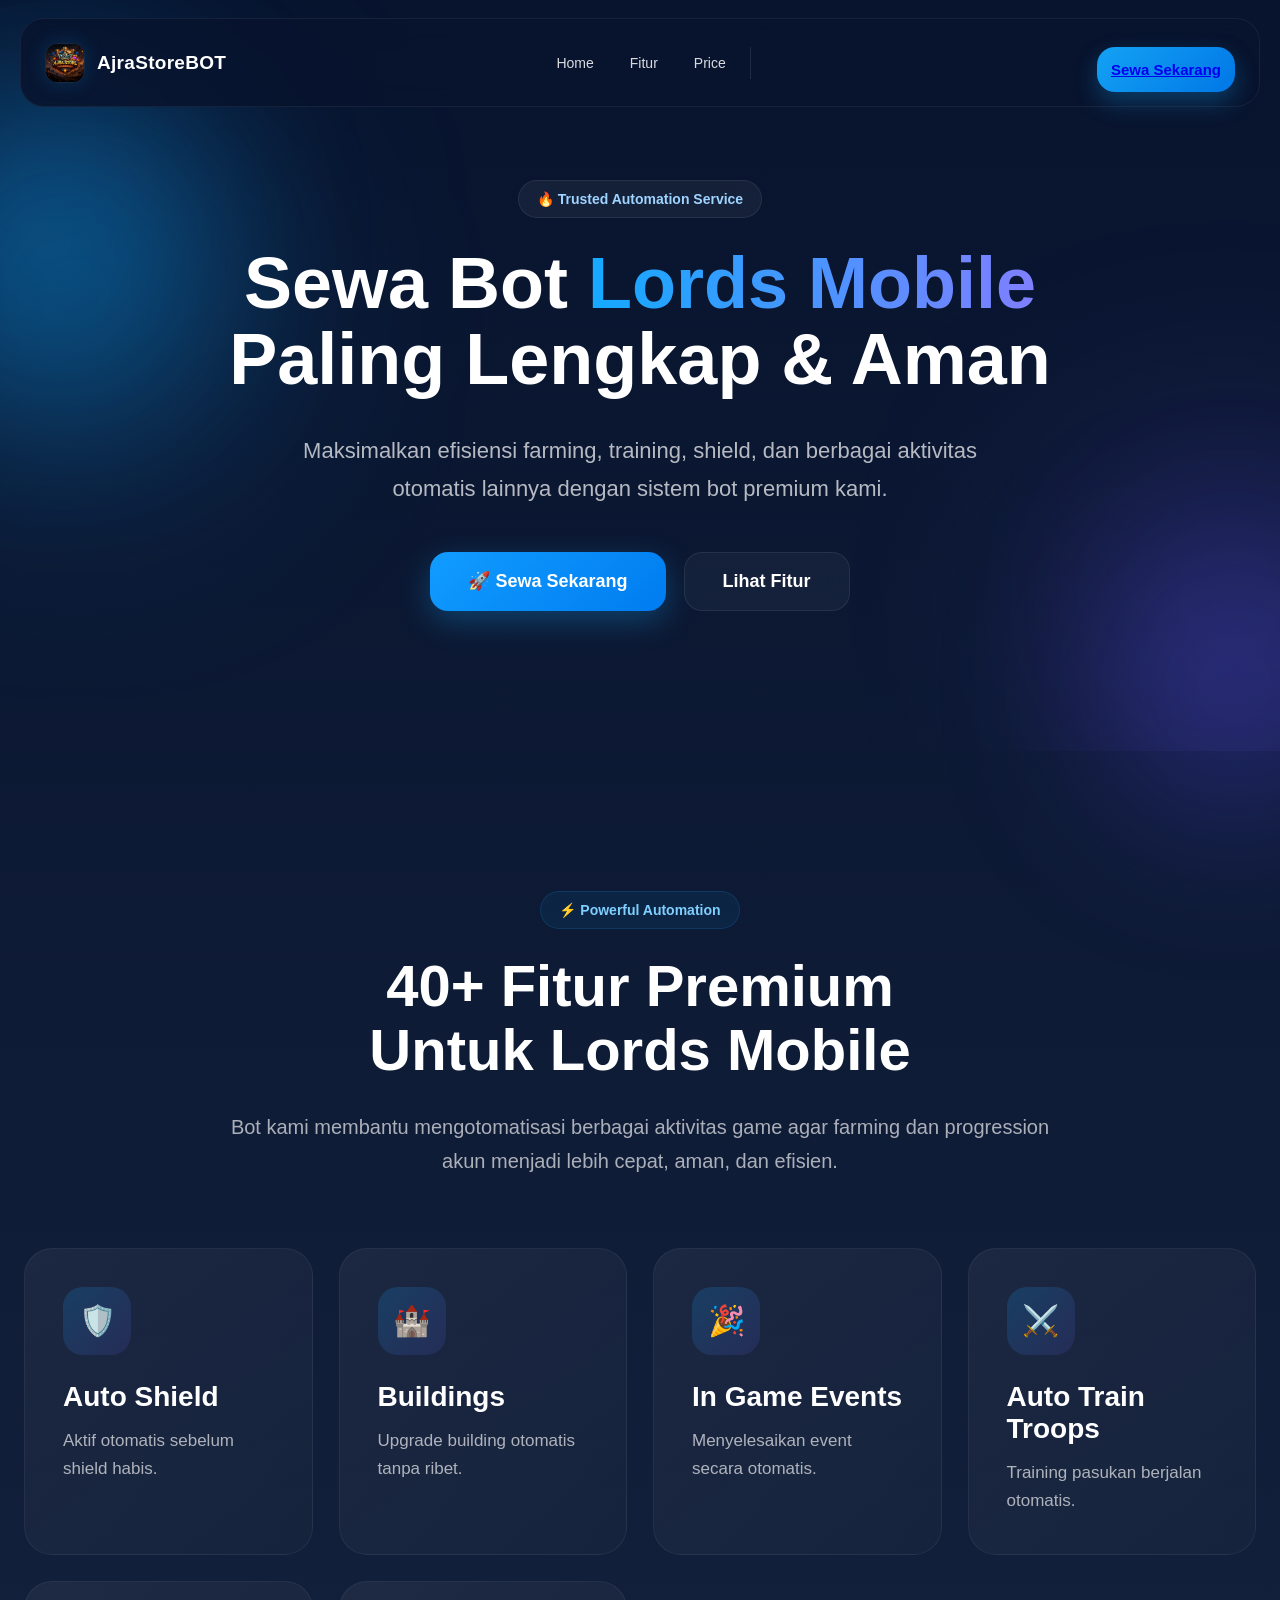
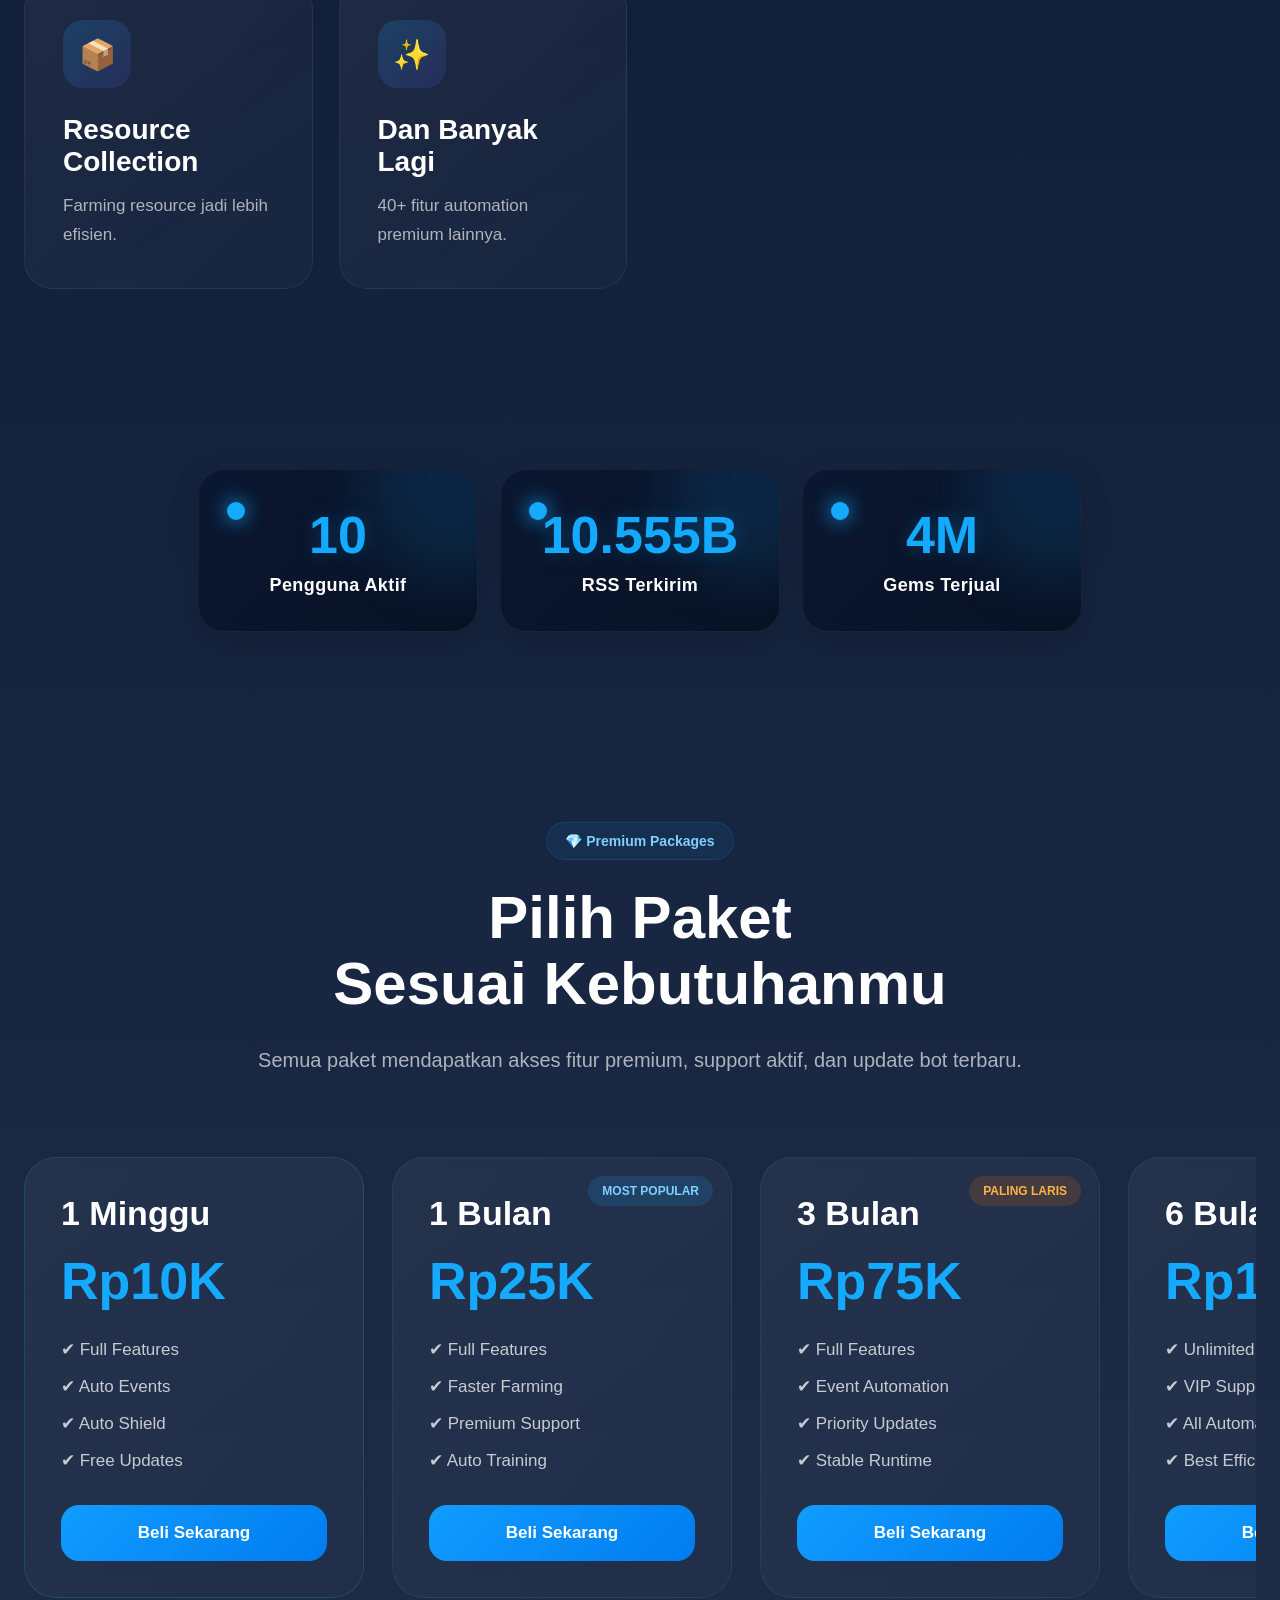
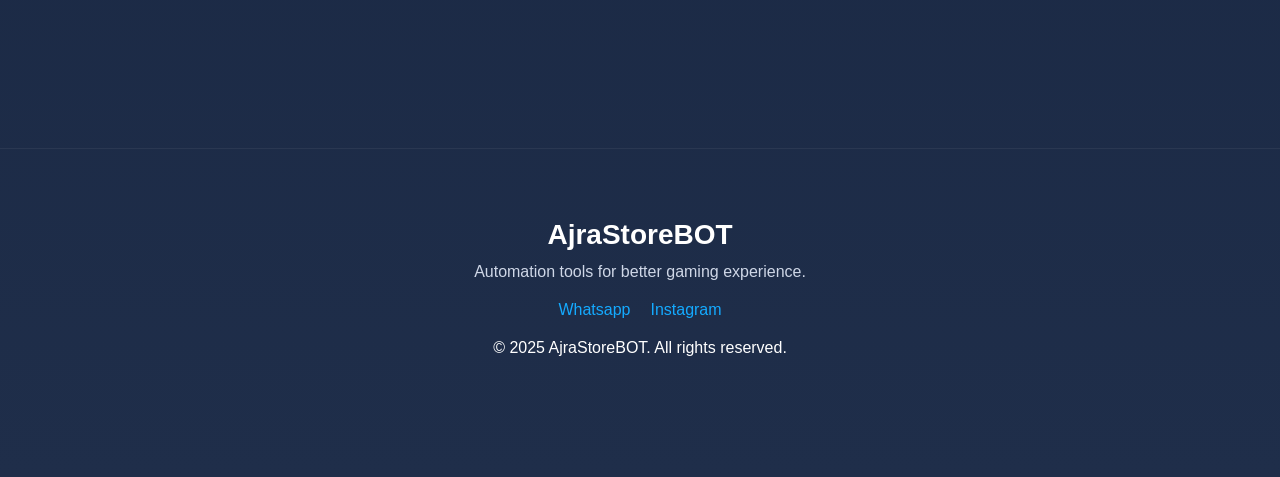
==== commit 557df57a: "benerin hamburger" ====
--- a/index.html
+++ b/index.html
@@ -357,5 +357,19 @@
 </footer>
 
     <script src="script.js"></script>
+
+<script>
+if (window.location.hash) {
+    history.replaceState(
+        null,
+        null,
+        window.location.pathname
+    );
+}
+
+window.onload = () => {
+    window.scrollTo(0, 0);
+};
+</script>
 </body>
 </html>
--- a/style.css
+++ b/style.css
@@ -21,7 +21,7 @@
     width: calc(100% - 40px);
     max-width: 1250px;
 
-    padding: 16px 26px;
+    padding: 14px 24px;
 
     display: flex;
     align-items: center;
@@ -45,19 +45,17 @@
 .nav-left {
     display: flex;
     align-items: center;
-    gap: 14px;
-
-    padding-left: 4px;
+    gap: 12px;
 }
 
 /* logo */
 .logo-img {
-    width: 42px;
-    height: 42px;
+    width: 40px;
+    height: 40px;
 
     object-fit: cover;
 
-    border-radius: 14px;
+    border-radius: 12px;
 
     border: 1px solid rgba(255,255,255,0.08);
 
@@ -67,9 +65,104 @@
 
 /* brand */
 .brand-name {
-    font-size: 20px;
+    font-size: 19px;
     font-weight: 700;
-    color: white;
+    color: #ffffff;
+    letter-spacing: 0.3px;
+}
+
+/* ===== KANAN: WRAPPER / CARD UTAMA ===== */
+.nav-menu-wrapper {
+    background: rgba(255, 255, 255, 0.05);
+    border: 1px solid rgba(255, 255, 255, 0.12);
+    border-radius: 18px;
+    padding: 8px;
+    box-shadow: 
+        inset 0 0 0 1px rgba(255,255,255,0.05),
+        0 8px 30px rgba(0,0,0,0.2);
+}
+
+/* tengah - menu links */
+.nav-center {
+    display: flex;
+    align-items: center;
+    gap: 8px;
+    padding-right: 10px;
+    border-right: 1px solid rgba(255, 255, 255, 0.1);
+}
+
+.nav-center a {
+    color: rgba(255, 255, 255, 0.85);
+    text-decoration: none;
+    font-size: 14px;
+    font-weight: 500;
+    padding: 8px 14px;
+    border-radius: 10px;
+    transition: all 0.3s ease;
+}
+
+.nav-center a:hover,
+.nav-center a.active {
+    background: rgba(20,170,255,0.15);
+    color: #8ab4f8;
+}
+
+/* kanan - tombol sewa sekarang */
+.nav-right {
+    margin-top: 14px;
+
+    display: flex;
+    align-items: center;
+    justify-content: center;
+
+    padding: 14px;
+
+    border-radius: 18px;
+
+    background:
+        linear-gradient(
+            135deg,
+            rgba(20,170,255,0.95),
+            rgba(0,124,240,0.95)
+        );
+
+    color: white !important;
+    font-weight: 700;
+    font-size: 15px;
+
+    text-decoration: none;
+
+    box-shadow:
+        0 10px 25px rgba(20,170,255,0.28);
+
+    position: relative;
+    overflow: hidden;
+
+    transition: 0.35s ease;
+}
+
+.nav-cta {
+    padding: 10px 24px;
+    border-radius: 14px;
+    background: rgba(40, 160, 255, 0.25) !important; /* Biru muda solid */
+    color: #c6e4ff !important;
+    font-weight: 600;
+    font-size: 14px;
+    text-decoration: none;
+    border: 1px solid rgba(120, 200, 255, 0.5) !important;
+    box-shadow: 
+        0 0 25px rgba(40, 160, 255, 0.5), /* Glow biru kenceng */
+        0 8px 20px rgba(0, 0, 0, 0.3); /* Bayangan biar tebel */
+    transition: all 0.3s ease;
+    white-space: nowrap;
+}
+
+.nav-cta:hover {
+    transform: translateY(-2px);
+    background: rgba(40, 160, 255, 0.4) !important;
+    box-shadow: 
+        0 0 40px rgba(40, 160, 255, 0.7),
+        0 12px 30px rgba(0, 0, 0, 0.35);
 }
 
 /* tombol wa di hamburger */
@@ -154,65 +247,74 @@
 
     .navbar {
         width: calc(100% - 20px);
-
-        padding: 15px 18px;
-
+        padding: 12px 18px;
         top: 10px;
         border-radius: 20px;
     }
 
     .logo-img {
-        width: 38px;
-        height: 38px;
+        width: 36px;
+        height: 36px;
     }
 
     .brand-name {
-        font-size: 18px;
-    }
-
-    .menu-btn {
-    display: none;
-
-    width: 48px;
-    height: 48px;
-
-    border-radius: 16px;
+        font-size: 17px;
+    }
+
+    /* Sembunyikan menu card di mobile */
+    .nav-menu-wrapper {
+        display: none;
+    }
+
+.menu-btn {
+    margin-top: 14px;
+
+    display: flex;
+    align-items: center;
+    justify-content: center;
+
+    padding: 14px;
+
+    border-radius: 18px;
 
     background:
         linear-gradient(
-            145deg,
-            rgba(255,255,255,0.08),
-            rgba(255,255,255,0.03)
+            135deg,
+            rgba(20,170,255,0.95),
+            rgba(0,124,240,0.95)
         );
 
-    border: 1px solid rgba(255,255,255,0.08);
-
-    backdrop-filter: blur(12px);
-
-    color: white;
-    font-size: 30px;
-    font-weight: bold;
-
-    cursor: pointer;
-
-    display: flex;
-    align-items: center;
-    justify-content: center;
-
-    transition: 0.3s ease;
+    color: white !important;
+    font-weight: 700;
+    font-size: 15px;
+
+    text-decoration: none;
 
     box-shadow:
-        0 8px 24px rgba(0,0,0,0.18);
-}
-
-/* hover */
+        0 10px 25px rgba(20,170,255,0.28);
+
+    position: relative;
+    overflow: hidden;
+
+    transition: 0.35s ease;
+}
+
+.menu-btn .line {
+    width: 30px;
+    height: 4px;
+
+    background: white;
+
+    border-radius: 999px;
+
+    display: block;
+}
+
 .menu-btn:hover {
-    transform: translateY(-2px) scale(1.04);
-
-    border-color: rgba(20,170,255,0.2);
+    transform: translateY(-2px) scale(1.05);
 
     box-shadow:
-        0 12px 28px rgba(20,170,255,0.15);
+        0 12px 30px rgba(0,0,0,0.25);
 }
 
 }
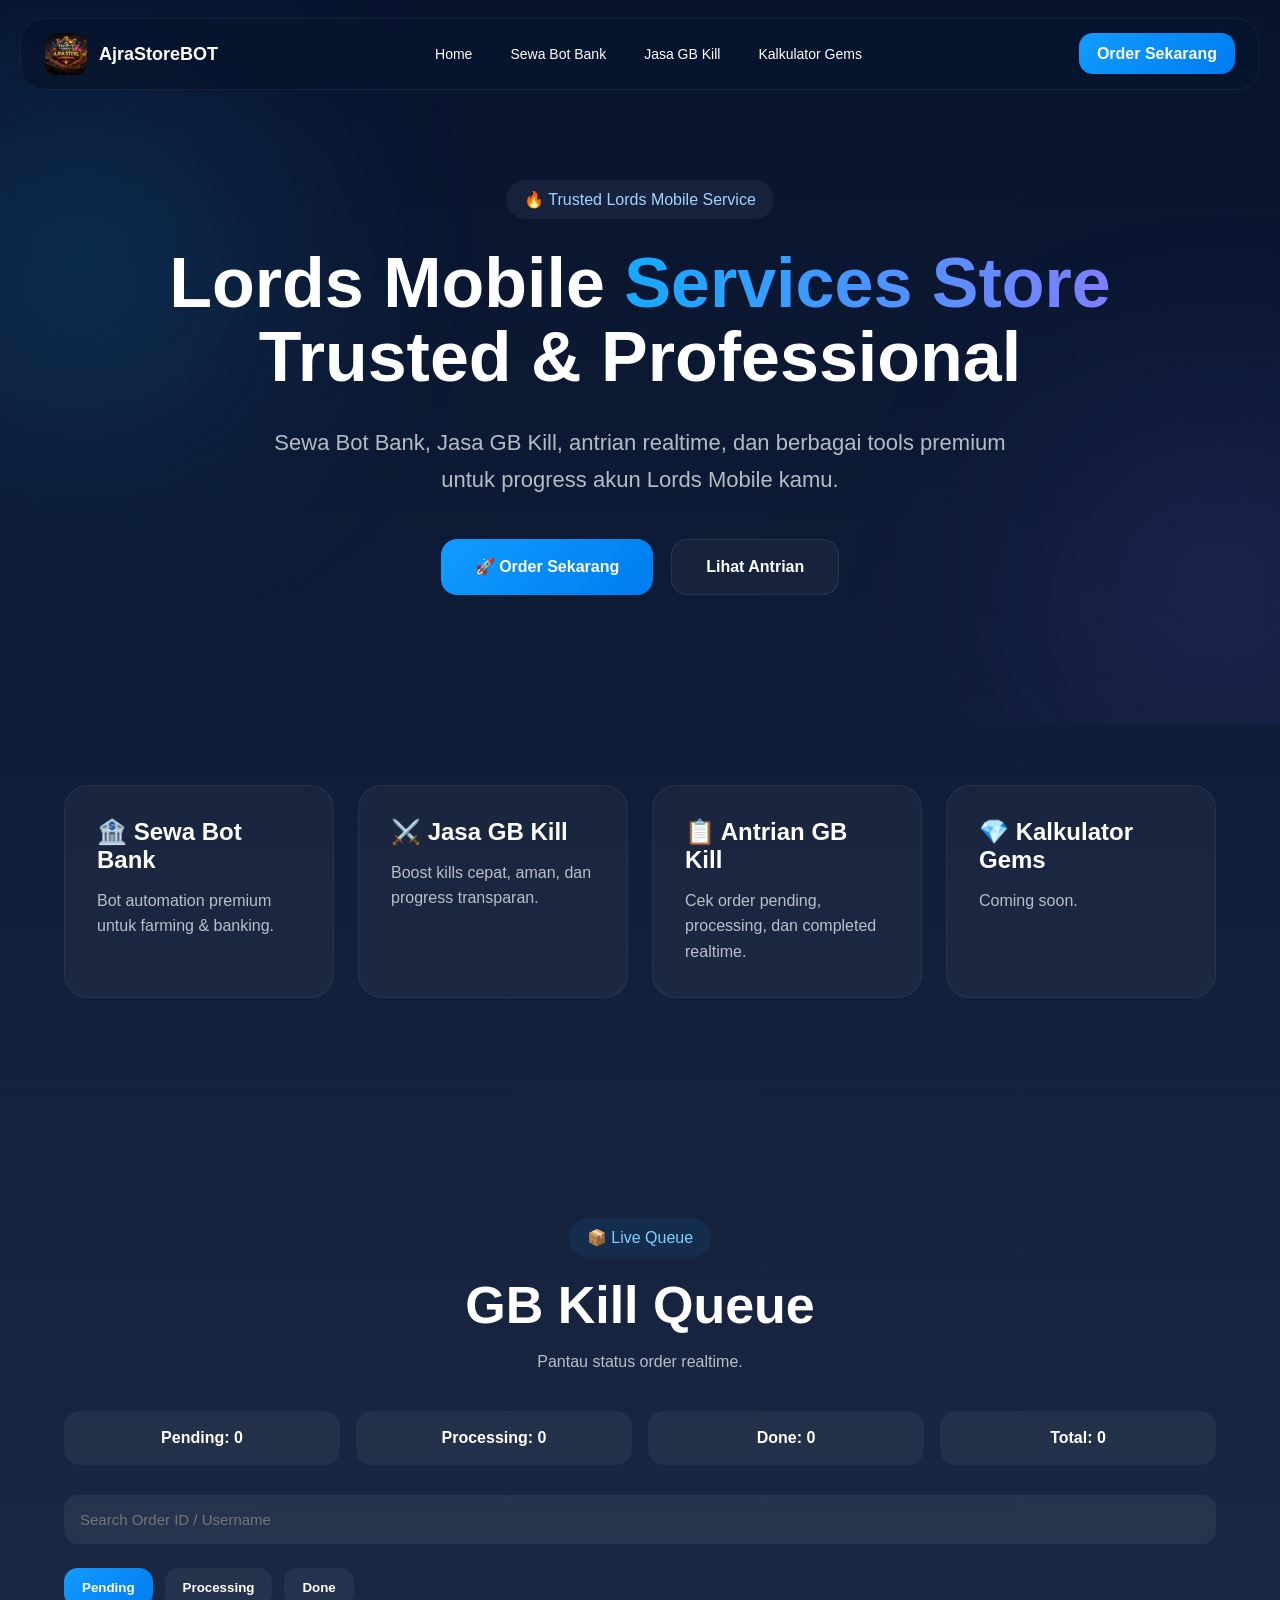
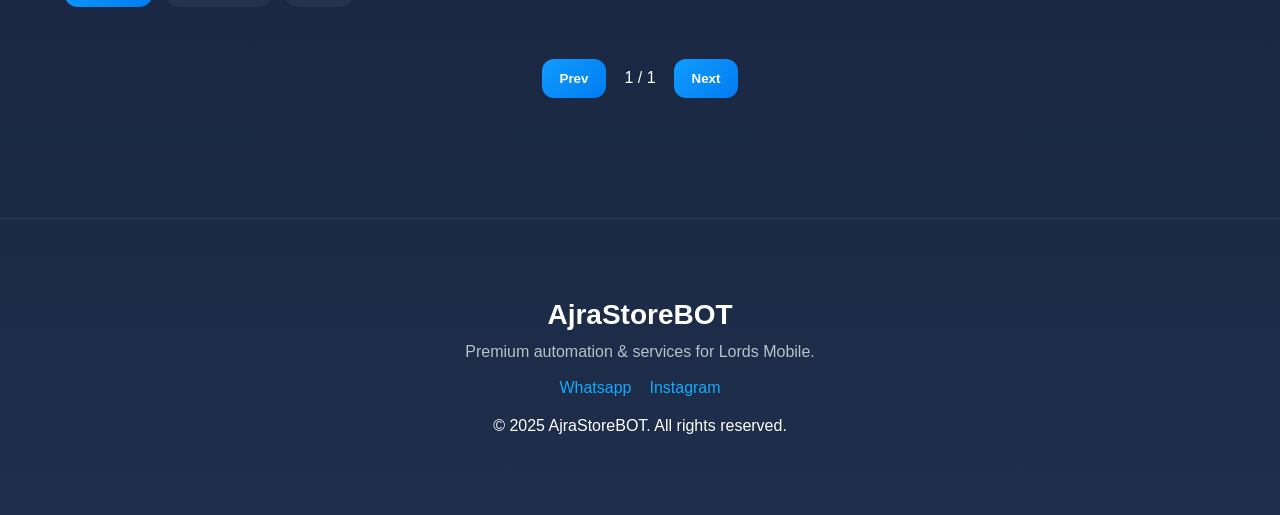
==== commit 0cdf188e: "uodt" ====
--- a/index.html
+++ b/index.html
@@ -3,350 +3,145 @@
 <head>
     <meta charset="UTF-8">
     <meta name="viewport" content="width=device-width, initial-scale=1.0">
-    <title>AjraStoreBOT - Jasa Sewa Bot Lords Mobile</title>
+    <title>AjraStoreBOT - Lords Mobile Services</title>
     <link rel="stylesheet" href="style.css">
 </head>
 <body>
 
-    <nav class="navbar">
+<nav class="navbar">
 
-    <!-- kiri -->
     <div class="nav-left">
         <img src="logo.jpg/logobot.jpg" alt="Logo" class="logo-img">
         <span class="brand-name">AjraStoreBOT</span>
     </div>
 
-    <!-- menu desktop -->
-    <div class="nav-center">
-        <a href="#">Home</a>
-        <a href="#features">Fitur</a>
-        <a href="#pricing">Price</a>
-    </div>
+   <div class="nav-center">
+    <a href="index.html">Home</a>
+    <a href="botbank.html">Sewa Bot Bank</a>
+    <a href="gbkill.html">Jasa GB Kill</a>
+    <a href="gems.html">Kalkulator Gems</a>
+</div>
 
-    <!-- kanan desktop -->
     <div class="nav-right">
         <a href="https://wa.me/6285885385659" class="nav-btn">
-            Sewa Sekarang
+            Order Sekarang
         </a>
     </div>
 
-    <!-- hamburger mobile -->
-    <div class="menu-btn" id="menuBtn">
-        ☰
-    </div>
+    <div class="menu-btn" id="menuBtn">☰</div>
 
-    <!-- dropdown mobile -->
     <div class="dropdown-menu" id="dropdownMenu">
 
-        <a href="#">Home</a>
-        <a href="#features">Fitur</a>
-        <a href="#pricing">Price</a>
+    <a href="index.html">Home</a>
+    <a href="botbank.html">Sewa Bot Bank</a>
+    <a href="gbkill.html">Jasa GB Kill</a>
+    <a href="gems.html">Kalkulator Gems</a>
 
-        <a href="https://wa.me/6285885385659" class="mobile-wa">
-            Sewa Sekarang
-        </a>
+    <a href="https://wa.me/6285885385659" class="mobile-wa">
+        Order Sekarang
+    </a>
 
-    </div>
+</div>
 
 </nav>
 
-    <section class="hero">
+<section class="hero">
 
     <div class="hero-badge">
-        🔥 Trusted Automation Service
+        🔥 Trusted Lords Mobile Service
     </div>
 
     <h1>
-        Sewa Bot <span>Lords Mobile</span><br>
-        Paling Lengkap & Aman
+        Lords Mobile <span>Services Store</span><br>
+        Trusted & Professional
     </h1>
 
     <p>
-        Maksimalkan efisiensi farming, training, shield,
-        dan berbagai aktivitas otomatis lainnya dengan
-        sistem bot premium kami.
+        Sewa Bot Bank, Jasa GB Kill, antrian realtime,
+        dan berbagai tools premium untuk progress akun
+        Lords Mobile kamu.
     </p>
 
     <div class="hero-buttons">
         <a href="https://wa.me/6285885385659" class="btn-primary">
-            🚀 Sewa Sekarang
+            🚀 Order Sekarang
         </a>
 
-        <a href="#features" class="btn-secondary">
-            Lihat Fitur
+        <a href="#queue" class="btn-secondary">
+            Lihat Antrian
         </a>
     </div>
 
-    <!-- glow -->
     <div class="hero-glow glow1"></div>
     <div class="hero-glow glow2"></div>
 
 </section>
+
+<section class="service-menu">
+
+    <div class="service-card" id="bot-bank">
+        <h3>🏦 Sewa Bot Bank</h3>
+        <p>Bot automation premium untuk farming & banking.</p>
     </div>
 
-    <section class="features" id="features">
-
-    <div class="section-top">
-        <span class="section-badge">
-            ⚡ Powerful Automation
-        </span>
-
-        <h2>
-            40+ Fitur Premium<br>
-            Untuk Lords Mobile
-        </h2>
-
-        <p>
-            Bot kami membantu mengotomatisasi berbagai aktivitas
-            game agar farming dan progression akun menjadi
-            lebih cepat, aman, dan efisien.
-        </p>
+    <div class="service-card" id="gbkill">
+        <h3>⚔️ Jasa GB Kill</h3>
+        <p>Boost kills cepat, aman, dan progress transparan.</p>
     </div>
 
-    <div class="features-grid">
+    <div class="service-card" id="queue">
+        <h3>📋 Antrian GB Kill</h3>
+        <p>Cek order pending, processing, dan completed realtime.</p>
+    </div>
 
-        <div class="feature-card">
-            <div class="feature-icon">🛡️</div>
-            <h3>Auto Shield</h3>
-            <p>Aktif otomatis sebelum shield habis.</p>
-        </div>
-
-        <div class="feature-card">
-            <div class="feature-icon">🏰</div>
-            <h3>Buildings</h3>
-            <p>Upgrade building otomatis tanpa ribet.</p>
-        </div>
-
-        <div class="feature-card">
-            <div class="feature-icon">🎉</div>
-            <h3>In Game Events</h3>
-            <p>Menyelesaikan event secara otomatis.</p>
-        </div>
-
-        <div class="feature-card">
-            <div class="feature-icon">⚔️</div>
-            <h3>Auto Train Troops</h3>
-            <p>Training pasukan berjalan otomatis.</p>
-        </div>
-
-        <div class="feature-card">
-            <div class="feature-icon">📦</div>
-            <h3>Resource Collection</h3>
-            <p>Farming resource jadi lebih efisien.</p>
-        </div>
-
-        <div class="feature-card">
-            <div class="feature-icon">✨</div>
-            <h3>Dan Banyak Lagi</h3>
-            <p>40+ fitur automation premium lainnya.</p>
-        </div>
-
+    <div class="service-card" id="calculator">
+        <h3>💎 Kalkulator Gems</h3>
+        <p>Coming soon.</p>
     </div>
 
 </section>
 
-<section class="stats-section">
-    <div class="stat-card">
-        <span class="dot dot1"></span>
-        <span class="dot dot2"></span>
-        <span class="dot dot3"></span>
+<section class="queue-section" id="queue">
 
-        <h2 class="counter" data-target="100">0</h2>
-        <p>Pengguna Aktif</p>
+    <div class="section-top">
+        <span class="section-badge">📦 Live Queue</span>
+        <h2>GB Kill Queue</h2>
+        <p>Pantau status order realtime.</p>
     </div>
 
-    <div class="stat-card">
-        <span class="dot dot1"></span>
-        <span class="dot dot2"></span>
-        <span class="dot dot3"></span>
-
-        <h2 class="counter" data-target="100000">0</h2>
-        <p>RSS Terkirim</p>
+    <div class="queue-stats">
+        <div class="stat-mini">Pending: 42</div>
+        <div class="stat-mini">Processing: 3</div>
+        <div class="stat-mini">Done: 58</div>
+        <div class="stat-mini">Total: 103</div>
     </div>
 
-    <div class="stat-card">
-    <span class="dot dot1"></span>
-    <span class="dot dot2"></span>
-    <span class="dot dot3"></span>
+    <input
+        type="text"
+        id="searchInput"
+        class="search-box"
+        placeholder="Search Order ID / Username"
+    >
 
-    <h2 class="counter gems-counter" data-target="50">0</h2>
-    <p>Gems Terjual</p>
-</div>
-</section>
-
-<section class="pricing-section" id="pricing">
-
-    <div class="pricing-top">
-
-        <span class="section-badge">
-            💎 Premium Packages
-        </span>
-
-        <h2>
-            Pilih Paket<br>
-            Sesuai Kebutuhanmu
-        </h2>
-
-        <p>
-            Semua paket mendapatkan akses fitur premium,
-            support aktif, dan update bot terbaru.
-        </p>
-
+    <div class="queue-tabs">
+        <button class="tab-btn active" data-tab="pending">Pending</button>
+        <button class="tab-btn" data-tab="processing">Processing</button>
+        <button class="tab-btn" data-tab="done">Done</button>
     </div>
 
-    <div class="pricing-wrapper">
+    <div class="queue-list" id="queueList"></div>
 
-        <!-- CARD -->
-        <div class="price-card popular">
-
-            <h3>1 Minggu</h3>
-
-            <div class="price">
-                Rp10K
-            </div>
-
-            <ul>
-                <li>✔ Full Features</li>
-                <li>✔ Auto Events</li>
-                <li>✔ Auto Shield</li>
-                <li>✔ Free Updates</li>
-            </ul>
-
-            <button class="buy-btn" data-package="1 Minggu">
-                Beli Sekarang
-            </button>
-
-        </div>
-
-        <!-- CARD -->
-        <div class="price-card">
-
-            <h3>1 Bulan</h3>
-
-            <div class="popular-tag">
-                MOST POPULAR
-            </div>
-
-            <div class="price">
-                Rp25K
-            </div>
-
-            <ul>
-                <li>✔ Full Features</li>
-                <li>✔ Faster Farming</li>
-                <li>✔ Premium Support</li>
-                <li>✔ Auto Training</li>
-            </ul>
-
-            <button class="buy-btn" data-package="1 Bulan">
-                Beli Sekarang
-            </button>
-
-        </div>
-
-        <!-- CARD -->
-        <div class="price-card">
-
-    <div class="popular-tag best-seller">
-        PALING LARIS
-    </div>
-
-    <h3>3 Bulan</h3>
-
-            <div class="price">
-                Rp75K
-            </div>
-
-            <ul>
-                <li>✔ Full Features</li>
-                <li>✔ Event Automation</li>
-                <li>✔ Priority Updates</li>
-                <li>✔ Stable Runtime</li>
-            </ul>
-
-            <button class="buy-btn" data-package="3 Bulan">
-                Beli Sekarang
-            </button>
-
-        </div>
-
-        <!-- CARD -->
-        <div class="price-card">
-
-            <h3>6 Bulan</h3>
-
-            <div class="price">
-                Rp150K
-            </div>
-
-            <ul>
-                <li>✔ Unlimited Runtime</li>
-                <li>✔ VIP Support</li>
-                <li>✔ All Automation</li>
-                <li>✔ Best Efficiency</li>
-            </ul>
-
-            <button class="buy-btn" data-package="6 Bulan">
-                Beli Sekarang
-            </button>
-
-        </div>
-
-        <!-- CARD -->
-        <div class="price-card">
-
-            <h3>1 Tahun</h3>
-
-            <div class="price">
-                Rp250K
-            </div>
-
-            <ul>
-                <li>✔ Premium Access</li>
-                <li>✔ Fastest Updates</li>
-                <li>✔ Stable Performance</li>
-                <li>✔ VIP Features</li>
-            </ul>
-
-            <button class="buy-btn" data-package="1 Tahun">
-                Beli Sekarang
-            </button>
-
-        </div>
-
-        <!-- CARD -->
-        <div class="price-card permanent">
-
-            <div class="popular-tag premium-tag">
-                BEST DEAL
-            </div>
-
-            <h3>Permanent</h3>
-
-            <div class="price">
-                Rp500K
-            </div>
-
-            <ul>
-                <li>✔ Lifetime Access</li>
-                <li>✔ Lifetime Updates</li>
-                <li>✔ VIP Priority</li>
-                <li>✔ Full Premium Features</li>
-            </ul>
-
-            <button class="buy-btn" data-package="Permanent">
-                Beli Sekarang
-            </button>
-
-        </div>
-
+    <div class="pagination">
+        <button id="prevBtn">Prev</button>
+        <span id="pageInfo">1</span>
+        <button id="nextBtn">Next</button>
     </div>
 
 </section>
 
 <footer class="footer">
     <h3>AjraStoreBOT</h3>
-    <p>Automation tools for better gaming experience.</p>
+    <p>Premium automation & services for Lords Mobile.</p>
 
     <div class="footer-links">
         <a href="https://wa.me/6285885385659" target="_blank">Whatsapp</a>
@@ -356,20 +151,7 @@
     <span>© 2025 AjraStoreBOT. All rights reserved.</span>
 </footer>
 
-    <script src="script.js"></script>
+<script src="script.js"></script>
 
-<script>
-if (window.location.hash) {
-    history.replaceState(
-        null,
-        null,
-        window.location.pathname
-    );
-}
-
-window.onload = () => {
-    window.scrollTo(0, 0);
-};
-</script>
 </body>
 </html>
--- a/style.css
+++ b/style.css
@@ -1,1234 +1,722 @@
 * {
-    margin: 0;
-    padding: 0;
-    box-sizing: border-box;
-    font-family: Arial, sans-serif;
-}
-
+  margin: 0;
+  padding: 0;
+  box-sizing: border-box;
+  font-family: Arial, sans-serif;
+}
+
+html,
 body {
-    background: linear-gradient(to bottom, #08142e, #1f2e4a);
-    color: white;
-    min-height: 100vh;
+  scroll-behavior: smooth;
+}
+
+body {
+  background: linear-gradient(to bottom, #08142e, #1f2e4a);
+  color: white;
+  min-height: 100vh;
 }
 
 /* ===== NAVBAR ===== */
 .navbar {
-    position: fixed;
-    top: 18px;
-    left: 50%;
-    transform: translateX(-50%);
-
-    width: calc(100% - 40px);
-    max-width: 1250px;
-
-    padding: 14px 24px;
-
-    display: flex;
-    align-items: center;
-    justify-content: space-between;
-
-    border-radius: 24px;
-
-    background: rgba(8, 20, 46, 0.72);
-
-    backdrop-filter: blur(18px);
-
-    border: 1px solid rgba(255,255,255,0.06);
-
-    box-shadow:
-        0 10px 35px rgba(0,0,0,0.18);
-
-    z-index: 999;
-}
-
-/* kiri */
+  position: fixed;
+  top: 18px;
+  left: 50%;
+  transform: translateX(-50%);
+  width: calc(100% - 40px);
+  max-width: 1250px;
+  padding: 14px 24px;
+  display: flex;
+  align-items: center;
+  justify-content: space-between;
+  border-radius: 24px;
+  background: rgba(8, 20, 46, 0.85);
+  backdrop-filter: blur(18px);
+  border: 1px solid rgba(255,255,255,0.06);
+  z-index: 999;
+}
+
 .nav-left {
-    display: flex;
-    align-items: center;
-    gap: 12px;
-}
-
-/* logo */
+  display: flex;
+  align-items: center;
+  gap: 12px;
+}
+
 .logo-img {
-    width: 40px;
-    height: 40px;
-
-    object-fit: cover;
-
-    border-radius: 12px;
-
-    border: 1px solid rgba(255,255,255,0.08);
-
-    box-shadow:
-        0 0 20px rgba(20,170,255,0.18);
-}
-
-/* brand */
+  width: 42px;
+  height: 42px;
+  border-radius: 12px;
+  object-fit: cover;
+}
+
 .brand-name {
-    font-size: 19px;
-    font-weight: 700;
-    color: #ffffff;
-    letter-spacing: 0.3px;
-}
-
-/* ===== KANAN: WRAPPER / CARD UTAMA ===== */
-.nav-menu-wrapper {
-    background: rgba(255, 255, 255, 0.05);
-    border: 1px solid rgba(255, 255, 255, 0.12);
-    border-radius: 18px;
-    padding: 8px;
-    box-shadow: 
-        inset 0 0 0 1px rgba(255,255,255,0.05),
-        0 8px 30px rgba(0,0,0,0.2);
-}
-
-/* tengah - menu links */
+  font-size: 18px;
+  font-weight: 700;
+}
+
 .nav-center {
-    display: flex;
-    align-items: center;
-    gap: 8px;
-    padding-right: 10px;
-    border-right: 1px solid rgba(255, 255, 255, 0.1);
+  display: flex;
+  gap: 10px;
 }
 
 .nav-center a {
-    color: rgba(255, 255, 255, 0.85);
-    text-decoration: none;
-    font-size: 14px;
-    font-weight: 500;
-    padding: 8px 14px;
-    border-radius: 10px;
-    transition: all 0.3s ease;
-}
-
-.nav-center a:hover,
-.nav-center a.active {
-    background: rgba(20,170,255,0.15);
-    color: #8ab4f8;
-}
-
-/* kanan - tombol sewa sekarang */
-.nav-right {
-    margin-top: 14px;
-
-    display: flex;
-    align-items: center;
-    justify-content: center;
-
-    padding: 14px;
-
-    border-radius: 18px;
-
-    background:
-        linear-gradient(
-            135deg,
-            rgba(20,170,255,0.95),
-            rgba(0,124,240,0.95)
-        );
-
-    color: white !important;
-    font-weight: 700;
-    font-size: 15px;
-
-    text-decoration: none;
-
-    box-shadow:
-        0 10px 25px rgba(20,170,255,0.28);
-
-    position: relative;
-    overflow: hidden;
-
-    transition: 0.35s ease;
-}
-
-.nav-cta {
-    padding: 10px 24px;
-    border-radius: 14px;
-    background: rgba(40, 160, 255, 0.25) !important; /* Biru muda solid */
-    color: #c6e4ff !important;
-    font-weight: 600;
-    font-size: 14px;
-    text-decoration: none;
-    border: 1px solid rgba(120, 200, 255, 0.5) !important;
-    box-shadow: 
-        0 0 25px rgba(40, 160, 255, 0.5), /* Glow biru kenceng */
-        0 8px 20px rgba(0, 0, 0, 0.3); /* Bayangan biar tebel */
-    transition: all 0.3s ease;
-    white-space: nowrap;
-}
-
-.nav-cta:hover {
-    transform: translateY(-2px);
-    background: rgba(40, 160, 255, 0.4) !important;
-    box-shadow: 
-        0 0 40px rgba(40, 160, 255, 0.7),
-        0 12px 30px rgba(0, 0, 0, 0.35);
-}
-
-/* tombol wa di hamburger */
+  color: white;
+  text-decoration: none;
+  padding: 10px 14px;
+  border-radius: 12px;
+  font-size: 14px;
+  transition: 0.3s;
+}
+
+.nav-center a:hover {
+  background: rgba(20,170,255,0.12);
+}
+
+.nav-right a,
 .mobile-wa {
-    margin-top: 14px;
-
-    display: flex;
-    align-items: center;
-    justify-content: center;
-
-    padding: 14px;
-
-    border-radius: 18px;
-
-    background:
-        linear-gradient(
-            135deg,
-            rgba(20,170,255,0.95),
-            rgba(0,124,240,0.95)
-        );
-
-    color: white !important;
-    font-weight: 700;
-    font-size: 15px;
-
-    text-decoration: none;
-
-    box-shadow:
-        0 10px 25px rgba(20,170,255,0.28);
-
-    position: relative;
-    overflow: hidden;
-
-    transition: 0.35s ease;
-}
-
-/* glow animasi */
-.mobile-wa::before {
-    content: "";
-
-    position: absolute;
-    top: -40%;
-    left: -60%;
-
-    width: 120px;
-    height: 220%;
-
-    background:
-        linear-gradient(
-            90deg,
-            transparent,
-            rgba(255,255,255,0.25),
-            transparent
-        );
-
-    transform: rotate(25deg);
-
-    animation: shineMove 3s linear infinite;
-}
-
-@keyframes shineMove {
-
-    0% {
-        left: -70%;
-    }
-
-    100% {
-        left: 160%;
-    }
-
-}
-
-.mobile-wa:hover {
-    transform: translateY(-3px) scale(1.02);
-
-    box-shadow:
-        0 14px 30px rgba(20,170,255,0.35);
-}
-
-/* ===== MOBILE ===== */
-@media(max-width:768px){
-
-    .navbar {
-        width: calc(100% - 20px);
-        padding: 12px 18px;
-        top: 10px;
-        border-radius: 20px;
-    }
-
-    .logo-img {
-        width: 36px;
-        height: 36px;
-    }
-
-    .brand-name {
-        font-size: 17px;
-    }
-
-    /* Sembunyikan menu card di mobile */
-    .nav-menu-wrapper {
-        display: none;
-    }
-
+  padding: 12px 18px;
+  border-radius: 14px;
+  background: linear-gradient(135deg,#119cff,#007cf0);
+  color: white;
+  text-decoration: none;
+  font-weight: 700;
+}
+
+/* ===== MOBILE MENU ===== */
 .menu-btn {
-    margin-top: 14px;
-
-    display: flex;
-    align-items: center;
-    justify-content: center;
-
-    padding: 14px;
-
-    border-radius: 18px;
-
-    background:
-        linear-gradient(
-            135deg,
-            rgba(20,170,255,0.95),
-            rgba(0,124,240,0.95)
-        );
-
-    color: white !important;
-    font-weight: 700;
-    font-size: 15px;
-
-    text-decoration: none;
-
-    box-shadow:
-        0 10px 25px rgba(20,170,255,0.28);
-
-    position: relative;
-    overflow: hidden;
-
-    transition: 0.35s ease;
-}
-
-.menu-btn .line {
-    width: 30px;
-    height: 4px;
-
-    background: white;
-
-    border-radius: 999px;
-
-    display: block;
-}
-
-.menu-btn:hover {
-    transform: translateY(-2px) scale(1.05);
-
-    box-shadow:
-        0 12px 30px rgba(0,0,0,0.25);
-}
-
+  display: none;
+  font-size: 26px;
+  cursor: pointer;
+}
+
+.dropdown-menu {
+  position: absolute;
+  top: 75px;
+  right: 0;
+  width: 220px;
+  background: #0b1731;
+  border-radius: 16px;
+  padding: 14px;
+  display: none;
+  flex-direction: column;
+  gap: 10px;
+}
+
+.dropdown-menu a {
+  color: white;
+  text-decoration: none;
+  padding: 12px;
+  border-radius: 12px;
+}
+
+.dropdown-menu a:hover {
+  background: rgba(255,255,255,0.05);
+}
+
+.dropdown-menu.active {
+  display: flex;
 }
 
 /* ===== HERO ===== */
 .hero {
-    position: relative;
-    padding: 180px 24px 140px;
-    text-align: center;
-    overflow: hidden;
-}
-
-/* badge */
+  padding: 180px 24px 130px;
+  text-align: center;
+  position: relative;
+  overflow: hidden;
+}
+
 .hero-badge {
-    display: inline-flex;
-    align-items: center;
-    gap: 10px;
-
-    padding: 10px 18px;
-    border-radius: 999px;
-
-    background: rgba(255,255,255,0.05);
-    border: 1px solid rgba(255,255,255,0.08);
-
-    color: #9fd4ff;
-    font-size: 14px;
-    font-weight: 600;
-
-    margin-bottom: 28px;
-
-    backdrop-filter: blur(12px);
-}
-
-/* title */
+  display: inline-block;
+  padding: 10px 18px;
+  border-radius: 999px;
+  background: rgba(255,255,255,0.05);
+  color: #9fd4ff;
+  margin-bottom: 28px;
+}
+
 .hero h1 {
-    font-size: 72px;
-    line-height: 1.05;
-    font-weight: 800;
-
-    max-width: 900px;
-    margin: auto;
-
-    color: white;
+  font-size: 70px;
+  font-weight: 800;
+  line-height: 1.05;
 }
 
 .hero h1 span {
-    background: linear-gradient(90deg, #14aaff, #7f7fff);
-    -webkit-background-clip: text;
-    background-clip: text;
-    -webkit-text-fill-color: transparent;
-}
-
-html, body {
-    scroll-behavior: smooth;
-}
-
-/* desc */
+  background: linear-gradient(90deg,#14aaff,#7f7fff);
+  background-clip: text;
+  -webkit-text-fill-color: transparent;
+}
+
 .hero p {
-    margin: 35px auto 0;
-    max-width: 760px;
-
-    font-size: 22px;
-    line-height: 1.7;
-
-    color: rgba(255,255,255,0.7);
-}
-
-/* buttons */
+  margin: 30px auto 0;
+  max-width: 760px;
+  font-size: 22px;
+  line-height: 1.7;
+  color: rgba(255,255,255,0.7);
+}
+
 .hero-buttons {
-    margin-top: 45px;
-
-    display: flex;
-    justify-content: center;
-    gap: 18px;
-    flex-wrap: wrap;
-}
-
-/* button primary */
+  margin-top: 40px;
+  display: flex;
+  justify-content: center;
+  gap: 18px;
+  flex-wrap: wrap;
+}
+
+.btn-primary,
+.btn-secondary {
+  padding: 18px 34px;
+  border-radius: 16px;
+  text-decoration: none;
+  font-weight: 700;
+}
+
 .btn-primary {
-    padding: 18px 38px;
-    border-radius: 18px;
-
-    background: linear-gradient(135deg, #119cff, #007cf0);
-
-    color: white;
-    text-decoration: none;
-    font-size: 18px;
-    font-weight: 700;
-
-    box-shadow:
-        0 10px 30px rgba(20,170,255,0.28);
-
-    transition: 0.3s ease;
-}
-
-.btn-primary:hover {
-    transform: translateY(-5px) scale(1.03);
-}
-
-/* secondary */
+  background: linear-gradient(135deg,#119cff,#007cf0);
+  color: white;
+}
+
 .btn-secondary {
-    padding: 18px 38px;
-    border-radius: 18px;
-
-    border: 1px solid rgba(255,255,255,0.08);
-
-    background: rgba(255,255,255,0.04);
-
-    color: white;
-    text-decoration: none;
-    font-size: 18px;
-    font-weight: 600;
-
-    backdrop-filter: blur(12px);
-
-    transition: 0.3s;
-}
-
-.btn-secondary:hover {
-    background: rgba(255,255,255,0.08);
-}
-
-/* glow */
+  border: 1px solid rgba(255,255,255,0.08);
+  color: white;
+  background: rgba(255,255,255,0.04);
+}
+
 .hero-glow {
-    position: absolute;
-    border-radius: 50%;
-    filter: blur(120px);
-    z-index: -1;
+  position: absolute;
+  border-radius: 50%;
+  filter: blur(120px);
+  z-index: -1;
 }
 
 .glow1 {
-    width: 350px;
-    height: 350px;
-    background: rgba(20,170,255,0.22);
-
-    top: 120px;
-    left: -100px;
-
-    animation: floatGlow 7s infinite alternate ease-in-out;
+  width: 320px;
+  height: 320px;
+  background: rgba(20,170,255,0.2);
+  top: 100px;
+  left: -80px;
 }
 
 .glow2 {
-    width: 300px;
-    height: 300px;
-    background: rgba(120,90,255,0.22);
-
-    right: -100px;
-    bottom: 0;
-
-    animation: floatGlow 8s infinite alternate ease-in-out;
-}
-
-@keyframes floatGlow {
-    from {
-        transform: translateY(0px);
-    }
-    to {
-        transform: translateY(40px);
-    }
-}
-
-@media(max-width: 768px) {
-
-    .hero {
-        padding-top: 150px;
-    }
-
-    .hero h1 {
-        font-size: 52px;
-    }
-
-    .hero p {
-        font-size: 18px;
-    }
-
-    .hero-buttons {
-        flex-direction: column;
-    }
-
-    .btn-primary,
-    .btn-secondary {
-        width: 100%;
-    }
-}
-
-/* ===== FEATURES ===== */
-.features {
-    padding: 140px 24px;
-    position: relative;
-}
-
+  width: 280px;
+  height: 280px;
+  background: rgba(120,90,255,0.2);
+  right: -80px;
+  bottom: 0;
+}
+
+/* ===== SERVICE MENU ===== */
+.service-menu {
+  padding: 60px 24px 100px;
+  display: grid;
+  grid-template-columns: repeat(auto-fit,minmax(250px,1fr));
+  gap: 24px;
+  max-width: 1200px;
+  margin: auto;
+}
+
+.service-card {
+  padding: 32px;
+  border-radius: 24px;
+  background: rgba(255,255,255,0.04);
+  border: 1px solid rgba(255,255,255,0.06);
+  transition: 0.3s;
+}
+
+.service-card:hover {
+  transform: translateY(-8px);
+  border-color: rgba(20,170,255,0.2);
+}
+
+.service-card h3 {
+  font-size: 24px;
+  margin-bottom: 14px;
+}
+
+.service-card p {
+  color: rgba(255,255,255,0.7);
+  line-height: 1.6;
+}
+
+/* ===== SECTION TOP ===== */
 .section-top {
-    text-align: center;
-    max-width: 850px;
-    margin: auto;
+  text-align: center;
+  margin-bottom: 40px;
 }
 
 .section-badge {
-    display: inline-block;
-
-    padding: 10px 18px;
-    border-radius: 999px;
-
-    background: rgba(20,170,255,0.08);
-    border: 1px solid rgba(20,170,255,0.15);
-
-    color: #7fd0ff;
-    font-size: 14px;
-    font-weight: 600;
-
-    margin-bottom: 25px;
+  display: inline-block;
+  padding: 10px 18px;
+  border-radius: 999px;
+  background: rgba(20,170,255,0.08);
+  color: #7fd0ff;
+  margin-bottom: 18px;
 }
 
 .section-top h2 {
-    font-size: 58px;
-    line-height: 1.1;
-    color: white;
+  font-size: 52px;
 }
 
 .section-top p {
-    margin-top: 28px;
-
-    font-size: 20px;
-    line-height: 1.7;
-
-    color: rgba(255,255,255,0.65);
-}
-
-/* grid */
-.features-grid {
-    margin-top: 70px;
-
-    display: grid;
-    grid-template-columns: repeat(auto-fit, minmax(280px, 1fr));
-    gap: 26px;
-}
-
-/* card */
-.feature-card {
-    position: relative;
-
-    padding: 38px;
-    border-radius: 28px;
-
-    background:
-        linear-gradient(
-            145deg,
-            rgba(255,255,255,0.05),
-            rgba(255,255,255,0.02)
-        );
-
-    border: 1px solid rgba(255,255,255,0.06);
-
-    overflow: hidden;
-
-    transition: 0.35s ease;
-}
-
-/* glow hover */
-.feature-card::before {
-    content: "";
-
-    position: absolute;
-    inset: 0;
-
-    background:
-        radial-gradient(
-            circle at top left,
-            rgba(20,170,255,0.12),
-            transparent 40%
-        );
-
-    opacity: 0;
-    transition: 0.4s;
-}
-
-.feature-card:hover::before {
-    opacity: 1;
-}
-
-.feature-card:hover {
-    transform: translateY(-10px);
-    border-color: rgba(20,170,255,0.18);
-
-    box-shadow:
-        0 20px 40px rgba(0,0,0,0.22);
-}
-
-/* icon */
-.feature-icon {
-    width: 68px;
-    height: 68px;
-
-    display: flex;
-    align-items: center;
-    justify-content: center;
-
-    border-radius: 20px;
-
-    font-size: 30px;
-
-    background:
-        linear-gradient(
-            135deg,
-            rgba(20,170,255,0.18),
-            rgba(120,90,255,0.12)
-        );
-
-    margin-bottom: 26px;
-}
-
-/* title */
-.feature-card h3 {
-    font-size: 28px;
-    color: white;
-    margin-bottom: 14px;
-}
-
-/* desc */
-.feature-card p {
-    color: rgba(255,255,255,0.65);
-    line-height: 1.7;
+  margin-top: 18px;
+  color: rgba(255,255,255,0.7);
+}
+
+/* ===== QUEUE ===== */
+.queue-section {
+  padding: 120px 24px;
+  max-width: 1200px;
+  margin: auto;
+}
+
+.queue-summary {
+  display: grid;
+  grid-template-columns: repeat(auto-fit,minmax(280px,1fr));
+  gap: 22px;
+}
+
+.queue-box {
+  padding: 30px;
+  border-radius: 24px;
+  background: rgba(255,255,255,0.04);
+  border: 1px solid rgba(255,255,255,0.06);
+}
+
+.queue-box h3 {
+  margin-bottom: 18px;
+  font-size: 24px;
+}
+
+.queue-box p {
+  margin-bottom: 8px;
+  color: rgba(255,255,255,0.75);
+}
+
+.pending-box {
+  border-left: 4px solid orange;
+}
+
+.processing-box {
+  border-left: 4px solid #14aaff;
+}
+
+.done-box {
+  border-left: 4px solid #00d084;
+}
+
+/* ===== FOOTER ===== */
+.footer {
+  padding: 80px 20px;
+  text-align: center;
+  border-top: 1px solid rgba(255,255,255,0.06);
+}
+
+.footer h3 {
+  font-size: 28px;
+  margin-bottom: 12px;
+}
+
+.footer p {
+  color: rgba(255,255,255,0.7);
+  margin-bottom: 18px;
+}
+
+.footer-links {
+  display: flex;
+  justify-content: center;
+  gap: 18px;
+  margin-bottom: 20px;
+}
+
+.footer-links a {
+  color: #14aaff;
+  text-decoration: none;
+}
+
+/* ===== RESPONSIVE ===== */
+@media (max-width: 768px) {
+  .nav-center,
+  .nav-right {
+    display: none;
+  }
+
+  .menu-btn {
+    display: block;
+  }
+
+  .hero h1 {
+    font-size: 46px;
+  }
+
+  .hero p {
     font-size: 17px;
-}
-
-@media(max-width:768px){
-
-    .features {
-        padding: 110px 20px;
-    }
-
-    .section-top h2 {
-        font-size: 42px;
-    }
-
-    .section-top p {
-        font-size: 17px;
-    }
-
-    .feature-card {
-        padding: 30px;
-    }
-
-    .feature-card h3 {
-        font-size: 24px;
-    }
-}
-
-/* ===== PRICING ===== */
-.pricing-section {
-    padding: 140px 24px;
-    position: relative;
-}
-
-/* top */
-.pricing-top {
-    text-align: center;
-    max-width: 850px;
-    margin: auto;
-}
-
-.pricing-top h2 {
-    font-size: 60px;
-    line-height: 1.1;
-    color: white;
-}
-
-.pricing-top p {
-    margin-top: 26px;
-
-    font-size: 20px;
-    line-height: 1.7;
-
-    color: rgba(255,255,255,0.65);
-}
-
-/* wrapper */
-.pricing-wrapper {
-    margin-top: 80px;
-
-    display: flex;
-    gap: 28px;
-
-    overflow-x: auto;
-    scroll-snap-type: x mandatory;
-
-    padding-bottom: 10px;
-}
-
-/* hide scrollbar */
-.pricing-wrapper::-webkit-scrollbar {
-    display: none;
-}
-
-/* card */
-.price-card {
-    min-width: 340px;
-
-    padding: 36px;
-    border-radius: 32px;
-
-    position: relative;
-    overflow: hidden;
-
-    background:
-        linear-gradient(
-            145deg,
-            rgba(255,255,255,0.05),
-            rgba(255,255,255,0.02)
-        );
-
-    border: 1px solid rgba(255,255,255,0.06);
-
-    scroll-snap-align: center;
-
-    transition: 0.35s ease;
-}
-
-/* biar tombol bisa diklik */
-.price-card {
-    position: relative;
-}
-
-.price-card * {
-    position: relative;
-    z-index: 2;
-}
-
-.price-card::before {
-    z-index: 1;
-    pointer-events: none;
-}
-
-/* tombol */
-.buy-btn {
-    position: relative;
-    z-index: 5;
-    cursor: pointer;
-}
-
-/* glow */
-.price-card::before {
-    content: "";
-
-    position: absolute;
-    inset: 0;
-
-    background:
-        radial-gradient(
-            circle at top left,
-            rgba(20,170,255,0.12),
-            transparent 40%
-        );
-
-    opacity: 0;
-    transition: 0.4s;
-}
-
-.price-card:hover::before {
-    opacity: 1;
-}
-
-.price-card:hover {
-    transform: translateY(-10px);
-
-    border-color: rgba(20,170,255,0.2);
-
-    box-shadow:
-        0 20px 45px rgba(0,0,0,0.25);
-}
-
-/* title */
-.price-card h3 {
-    font-size: 34px;
-    color: white;
-}
-
-/* price */
-.price {
-    margin-top: 18px;
-
-    font-size: 52px;
-    font-weight: 800;
-
-    color: #14aaff;
-}
-
-/* list */
-.price-card ul {
-    margin-top: 28px;
-
-    display: flex;
+  }
+
+  .hero-buttons {
     flex-direction: column;
-    gap: 16px;
-
-    padding: 0;
-    list-style: none;
-}
-
-.price-card ul li {
-    color: rgba(255,255,255,0.75);
+  }
+
+  .btn-primary,
+  .btn-secondary {
+    width: 100%;
+  }
+
+  .section-top h2 {
+    font-size: 38px;
+  }
+}
+
+/* ===== ADVANCED QUEUE ===== */
+.queue-stats {
+  display: grid;
+  grid-template-columns: repeat(auto-fit,minmax(180px,1fr));
+  gap: 16px;
+  margin-bottom: 30px;
+}
+
+.stat-mini {
+  padding: 18px;
+  border-radius: 16px;
+  background: rgba(255,255,255,0.05);
+  text-align: center;
+  font-weight: 700;
+}
+
+.search-box {
+  width: 100%;
+  padding: 16px;
+  border-radius: 14px;
+  border: none;
+  outline: none;
+  margin-bottom: 24px;
+  background: rgba(255,255,255,0.06);
+  color: white;
+  font-size: 15px;
+}
+
+.queue-tabs {
+  display: flex;
+  gap: 12px;
+  margin-bottom: 24px;
+  flex-wrap: wrap;
+}
+
+.tab-btn {
+  padding: 12px 18px;
+  border: none;
+  border-radius: 14px;
+  cursor: pointer;
+  background: rgba(255,255,255,0.05);
+  color: white;
+  font-weight: 700;
+}
+
+.tab-btn.active {
+  background: linear-gradient(135deg,#119cff,#007cf0);
+}
+
+.queue-list {
+  display: flex;
+  flex-direction: column;
+  gap: 14px;
+}
+
+.queue-item {
+  padding: 18px 22px;
+  border-radius: 16px;
+  background: rgba(255,255,255,0.04);
+  border: 1px solid rgba(255,255,255,0.05);
+}
+
+.pagination {
+  margin-top: 28px;
+  display: flex;
+  justify-content: center;
+  align-items: center;
+  gap: 18px;
+}
+
+.pagination button {
+  padding: 12px 18px;
+  border: none;
+  border-radius: 12px;
+  cursor: pointer;
+  background: linear-gradient(135deg,#119cff,#007cf0);
+  color: white;
+  font-weight: 700;
+}
+
+.admin-form {
+  display: flex;
+  flex-direction: column;
+  gap: 14px;
+  max-width: 500px;
+  margin: 0 auto 40px;
+}
+
+.admin-form input,
+.admin-form select {
+  padding: 16px;
+  border-radius: 14px;
+  border: none;
+  outline: none;
+  background: rgba(255,255,255,0.06);
+  color: white;
+}
+
+.admin-form button {
+  padding: 16px;
+  border: none;
+  border-radius: 14px;
+  cursor: pointer;
+  font-weight: 700;
+  color: white;
+  background: linear-gradient(135deg,#119cff,#007cf0);
+}
+
+.queue-item button {
+  margin-left: 14px;
+  padding: 8px 12px;
+  border: none;
+  border-radius: 10px;
+  cursor: pointer;
+  background: crimson;
+  color: white;
+}
+
+/* ===== PAGE CONTENT ===== */
+.page-container {
+  max-width: 1200px;
+  margin: 0 auto;
+  padding: 160px 24px 100px;
+}
+
+.page-grid {
+  display: grid;
+  grid-template-columns: repeat(auto-fit, minmax(320px, 1fr));
+  gap: 28px;
+  margin-top: 50px;
+}
+
+.info-card {
+  background: linear-gradient(
+    145deg,
+    rgba(255,255,255,0.05),
+    rgba(255,255,255,0.02)
+  );
+
+  border: 1px solid rgba(255,255,255,0.08);
+  border-radius: 28px;
+  padding: 34px;
+  transition: 0.3s ease;
+}
+
+.info-card:hover {
+  transform: translateY(-8px);
+  box-shadow: 0 18px 35px rgba(0,0,0,0.22);
+}
+
+.info-card h3 {
+  font-size: 28px;
+  margin-bottom: 18px;
+  color: #14aaff;
+}
+
+.info-card ul {
+  list-style: none;
+  padding: 0;
+}
+
+.info-card ul li {
+  margin-bottom: 14px;
+  color: rgba(255,255,255,0.82);
+  line-height: 1.7;
+  font-size: 16px;
+}
+
+.page-title {
+  text-align: center;
+  margin-bottom: 30px;
+}
+
+.page-title h1 {
+  font-size: 64px;
+  margin-bottom: 20px;
+}
+
+.page-title span {
+  background: linear-gradient(90deg,#14aaff,#7f7fff);
+  -webkit-background-clip: text;
+  -webkit-text-fill-color: transparent;
+}
+
+.page-title p {
+  max-width: 760px;
+  margin: auto;
+  font-size: 20px;
+  color: rgba(255,255,255,0.7);
+  line-height: 1.7;
+}
+
+.price-highlight {
+  font-size: 36px;
+  font-weight: 800;
+  color: #14aaff;
+  margin-top: 12px;
+}
+
+.coming-soon-box {
+  margin-top: 60px;
+  text-align: center;
+  padding: 60px 30px;
+  border-radius: 28px;
+  background: rgba(255,255,255,0.04);
+  border: 1px solid rgba(255,255,255,0.08);
+}
+
+.coming-soon-box h2 {
+  font-size: 48px;
+  margin-bottom: 20px;
+}
+
+.coming-soon-box p {
+  font-size: 18px;
+  color: rgba(255,255,255,0.7);
+}
+
+/* mobile */
+@media (max-width:768px){
+  .page-title h1{
+    font-size:42px;
+  }
+
+  .page-title p{
+    font-size:17px;
+  }
+
+  .info-card{
+    padding:26px;
+  }
+}
+
+/* ===== BOT PAGE ===== */
+.bot-page {
+  padding: 170px 24px 120px;
+  max-width: 1400px;
+  margin: auto;
+}
+
+.bot-title {
+  text-align: center;
+  max-width: 900px;
+  margin: auto;
+}
+
+.bot-title h1 {
+  font-size: 64px;
+  color: white;
+  margin-bottom: 18px;
+}
+
+.bot-title p {
+  font-size: 20px;
+  color: rgba(255,255,255,0.72);
+  line-height: 1.7;
+  max-width: 720px;
+  margin: auto;
+}
+
+.bot-grid {
+  margin-top: 70px;
+  display: grid;
+  grid-template-columns: repeat(auto-fit, minmax(270px,1fr));
+  gap: 28px;
+}
+
+.bot-card {
+  background: rgba(18, 28, 58, 0.92);
+  border: 1px solid rgba(255,255,255,0.06);
+  border-radius: 28px;
+  padding: 34px;
+  min-height: 220px;
+  transition: 0.35s ease;
+}
+
+.bot-card:hover {
+  transform: translateY(-8px);
+  box-shadow: 0 20px 35px rgba(0,0,0,0.22);
+}
+
+.bot-icon {
+  width: 58px;
+  height: 58px;
+  border-radius: 18px;
+  display: flex;
+  align-items: center;
+  justify-content: center;
+  font-size: 26px;
+  margin-bottom: 24px;
+}
+
+.bot-card h3 {
+  font-size: 30px;
+  color: white;
+  margin-bottom: 14px;
+  line-height: 1.2;
+}
+
+.bot-card p {
+  color: rgba(255,255,255,0.68);
+  line-height: 1.7;
+  font-size: 16px;
+}
+
+/* icon colors */
+.red .bot-icon {
+  background: rgba(255,70,70,0.14);
+}
+
+.blue .bot-icon {
+  background: rgba(0,170,255,0.14);
+}
+
+.gray .bot-icon {
+  background: rgba(180,180,180,0.12);
+}
+
+.purple .bot-icon {
+  background: rgba(120,90,255,0.14);
+}
+
+.yellow .bot-icon {
+  background: rgba(255,200,0,0.14);
+}
+
+.green .bot-icon {
+  background: rgba(0,255,180,0.12);
+}
+
+.pink .bot-icon {
+  background: rgba(255,70,170,0.14);
+}
+
+.white .bot-icon {
+  background: rgba(255,255,255,0.08);
+}
+
+@media (max-width:768px) {
+  .bot-title h1 {
+    font-size: 42px;
+  }
+
+  .bot-title p {
     font-size: 17px;
-}
-
-/* button */
-.price-card button {
-    width: 100%;
-    margin-top: 34px;
-
-    padding: 18px;
-    border: none;
-    border-radius: 18px;
-
-    background:
-        linear-gradient(
-            135deg,
-            #119cff,
-            #007cf0
-        );
-
-    color: white;
-    font-size: 17px;
-    font-weight: 700;
-
-    cursor: pointer;
-
-    transition: 0.3s ease;
-}
-
-.price-card button:hover {
-    transform: scale(1.03);
-}
-
-/* badge */
-.popular-tag {
-    position: absolute;
-    top: 18px;
-    right: 18px;
-
-    padding: 8px 14px;
-    border-radius: 999px;
-
-    background: rgba(20,170,255,0.15);
-
-    color: #7fd0ff;
-    font-size: 12px;
-    font-weight: 700;
-}
-
-/* special */
-.popular {
-    border-color: rgba(20,170,255,0.22);
-}
-
-.permanent {
-    border-color: rgba(255,180,0,0.2);
-}
-
-.premium-tag {
-    background: rgba(255,180,0,0.15);
-    color: #ffd15c;
-}
-
-@media(max-width:768px){
-
-    .pricing-top h2 {
-        font-size: 44px;
-    }
-
-    .pricing-top p {
-        font-size: 17px;
-    }
-
-    .price-card {
-        min-width: 88%;
-    }
-
-    .price {
-        font-size: 42px;
-    }
-}
-
-.best-seller {
-    background: rgba(255, 120, 0, 0.15);
-    color: #ffb347;
-}
-
-/* animation */
-.hidden {
-    opacity: 0;
-    transform: translateY(35px);
-}
-
-.show {
-    opacity: 1;
-    transform: translateY(0);
-    transition: all 0.4s ease;
-}
-
-/* animated background */
-body::before,
-body::after {
-    content: "";
-    position: fixed;
-    border-radius: 50%;
-    filter: blur(90px);
-    z-index: -1;
-    opacity: 0.35;
-    animation: floatBg 10s infinite alternate ease-in-out;
-}
-
-body::before {
-    width: 300px;
-    height: 300px;
-    background: #0ba5ff;
-    top: 10%;
-    left: -100px;
-}
-
-body::after {
-    width: 250px;
-    height: 250px;
-    background: #5d4fff;
-    bottom: 10%;
-    right: -80px;
-}
-
-@keyframes floatBg {
-    from {
-        transform: translateY(0px) translateX(0px);
-    }
-    to {
-        transform: translateY(40px) translateX(20px);
-    }
-}
-
-/* dropdown */
-.menu-wrapper {
-    position: relative;
-}
-
-.dropdown-menu {
-    position: absolute;
-    top: 65px;
-    right: 0;
-    background: #0b1731;
-    border-radius: 16px;
-    padding: 12px;
-    min-width: 180px;
-    display: none;
-    flex-direction: column;
-    gap: 10px;
-    border: 1px solid rgba(255,255,255,0.08);
-}
-
-.dropdown-menu a {
-    color: white;
-    text-decoration: none;
-    padding: 12px;
-    border-radius: 12px;
-    transition: 0.3s;
-}
-
-.dropdown-menu a:hover {
-    background: rgba(255,255,255,0.06);
-}
-
-.dropdown-menu.active {
-    display: flex;
-}
-
-/* social */
-.social-links {
-    margin-top: 18px;
-    display: flex;
-    flex-direction: column;
-    gap: 8px;
-}
-
-.social-links a {
-    text-decoration: none;
-    color: #14aaff;
-    font-size: 14px;
-}
-
-/* footer */
-.footer {
-    padding: 70px 20px 120px;
-    text-align: center;
-    border-top: 1px solid rgba(255,255,255,0.06);
-}
-
-.footer h3 {
-    font-size: 28px;
-    margin-bottom: 12px;
-}
-
-.footer p {
-    color: #cfd7e7;
-    margin-bottom: 20px;
-}
-
-.footer-links {
-    display: flex;
-    justify-content: center;
-    gap: 20px;
-    margin-bottom: 20px;
-}
-
-.footer-links a {
-    color: #14aaff;
-    text-decoration: none;
-}
-
-.green {
-    background: rgba(0, 255, 120, 0.12);
-}
-
-.orange {
-    background: rgba(255, 140, 0, 0.14);
-}
-
-.pink {
-    background: rgba(255, 70, 160, 0.14);
-}
-
-.cyan {
-    background: rgba(0, 220, 255, 0.12);
-}
-
-.gold {
-    background: rgba(255, 200, 0, 0.14);
-}
-
-/* ===== STATS ===== */
-.stats-section {
-    display: flex;
-    justify-content: center;
-    gap: 22px;
-    padding: 40px 20px 50px;
-    flex-wrap: wrap;
-}
-
-.stat-card {
-    min-width: 280px;
-    background: linear-gradient(135deg, #0b1731, #091224);
-    border: 1px solid rgba(255,255,255,0.06);
-    border-radius: 26px;
-    padding: 35px 28px;
-    text-align: center;
-    box-shadow: 0 12px 30px rgba(0,0,0,0.18);
-
-    position: relative;
-    overflow: hidden;
-}
-
-/* glow effect */
-.stat-card::before {
-    content: "";
-    position: absolute;
-    width: 180px;
-    height: 180px;
-    background: rgba(20, 170, 255, 0.12);
-    border-radius: 50%;
-    top: -70px;
-    right: -70px;
-    filter: blur(30px);
-}
-
-.stat-card h2 {
-    font-size: 52px;
-    font-weight: 800;
-    color: #14aaff;
-    margin-bottom: 10px;
-    text-shadow: 0 0 18px rgba(20,170,255,0.25);
-}
-
-.stat-card p {
-    font-size: 18px;
-    font-weight: 600;
-    color: white;
-    letter-spacing: 0.4px;
-}
-
-/* hover */
-.stat-card:hover {
-    transform: translateY(-5px);
-    transition: 0.3s ease;
-}
-
-/* particle effect di stats */
-.stat-card {
-    min-width: 280px;
-    background: linear-gradient(135deg, #0b1731, #091224);
-    border: 1px solid rgba(255,255,255,0.06);
-    border-radius: 26px;
-    padding: 35px 28px;
-    text-align: center;
-    box-shadow: 0 12px 30px rgba(0,0,0,0.18);
-    position: relative;
-    overflow: hidden;
-}
-
-/* glow utama */
-.stat-card::before {
-    content: "";
-    position: absolute;
-    width: 180px;
-    height: 180px;
-    background: rgba(20, 170, 255, 0.12);
-    border-radius: 50%;
-    top: -70px;
-    right: -70px;
-    filter: blur(30px);
-    animation: pulseGlow 4s infinite alternate ease-in-out;
-}
-
-/* orb kecil gerak */
-.stat-card::after {
-    content: "";
-    position: absolute;
-    width: 18px;
-    height: 18px;
-    border-radius: 50%;
-    background: #14aaff;
-    box-shadow: 0 0 20px #14aaff;
-    top: 20%;
-    left: 10%;
-    animation: orbitMove 6s linear infinite;
-}
-
-/* animasi orb muter */
-@keyframes orbitMove {
-    0% {
-        transform: translate(0, 0);
-    }
-    25% {
-        transform: translate(180px, 20px);
-    }
-    50% {
-        transform: translate(140px, 120px);
-    }
-    75% {
-        transform: translate(20px, 100px);
-    }
-    100% {
-        transform: translate(0, 0);
-    }
-}
-
-/* glow membesar mengecil */
-@keyframes pulseGlow {
-    from {
-        transform: scale(1);
-        opacity: 0.3;
-    }
-    to {
-        transform: scale(1.15);
-        opacity: 0.6;
-    }
-}
-
-/* ===== FIX NAVBAR RESPONSIVE ===== */
-
-/* desktop */
-@media (min-width: 769px) {
-
-    .menu-btn,
-    .dropdown-menu {
-        display: none !important;
-    }
-
-    .nav-center {
-        display: flex !important;
-    }
-
-    .nav-right {
-        display: flex !important;
-    }
-
-}
-
-/* mobile */
-@media (max-width: 768px) {
-
-    .nav-center,
-    .nav-right {
-        display: none !important;
-    }
-
-    .menu-btn {
-        display: block !important;
-    }
-
-    .navbar {
-        padding: 14px 18px;
-    }
-
-    .brand-name {
-        font-size: 18px;
-    }
-
-    .logo-img {
-        width: 38px;
-        height: 38px;
-    }
-
-}
-
-.nav-center {
-    margin-left: auto;
-    margin-right: auto;
-}
-
-.nav-right {
-    margin-left: 30px;
+  }
+
+  .bot-card {
+    min-height: auto;
+    padding: 28px;
+  }
+
+  .bot-card h3 {
+    font-size: 24px;
+  }
 }
